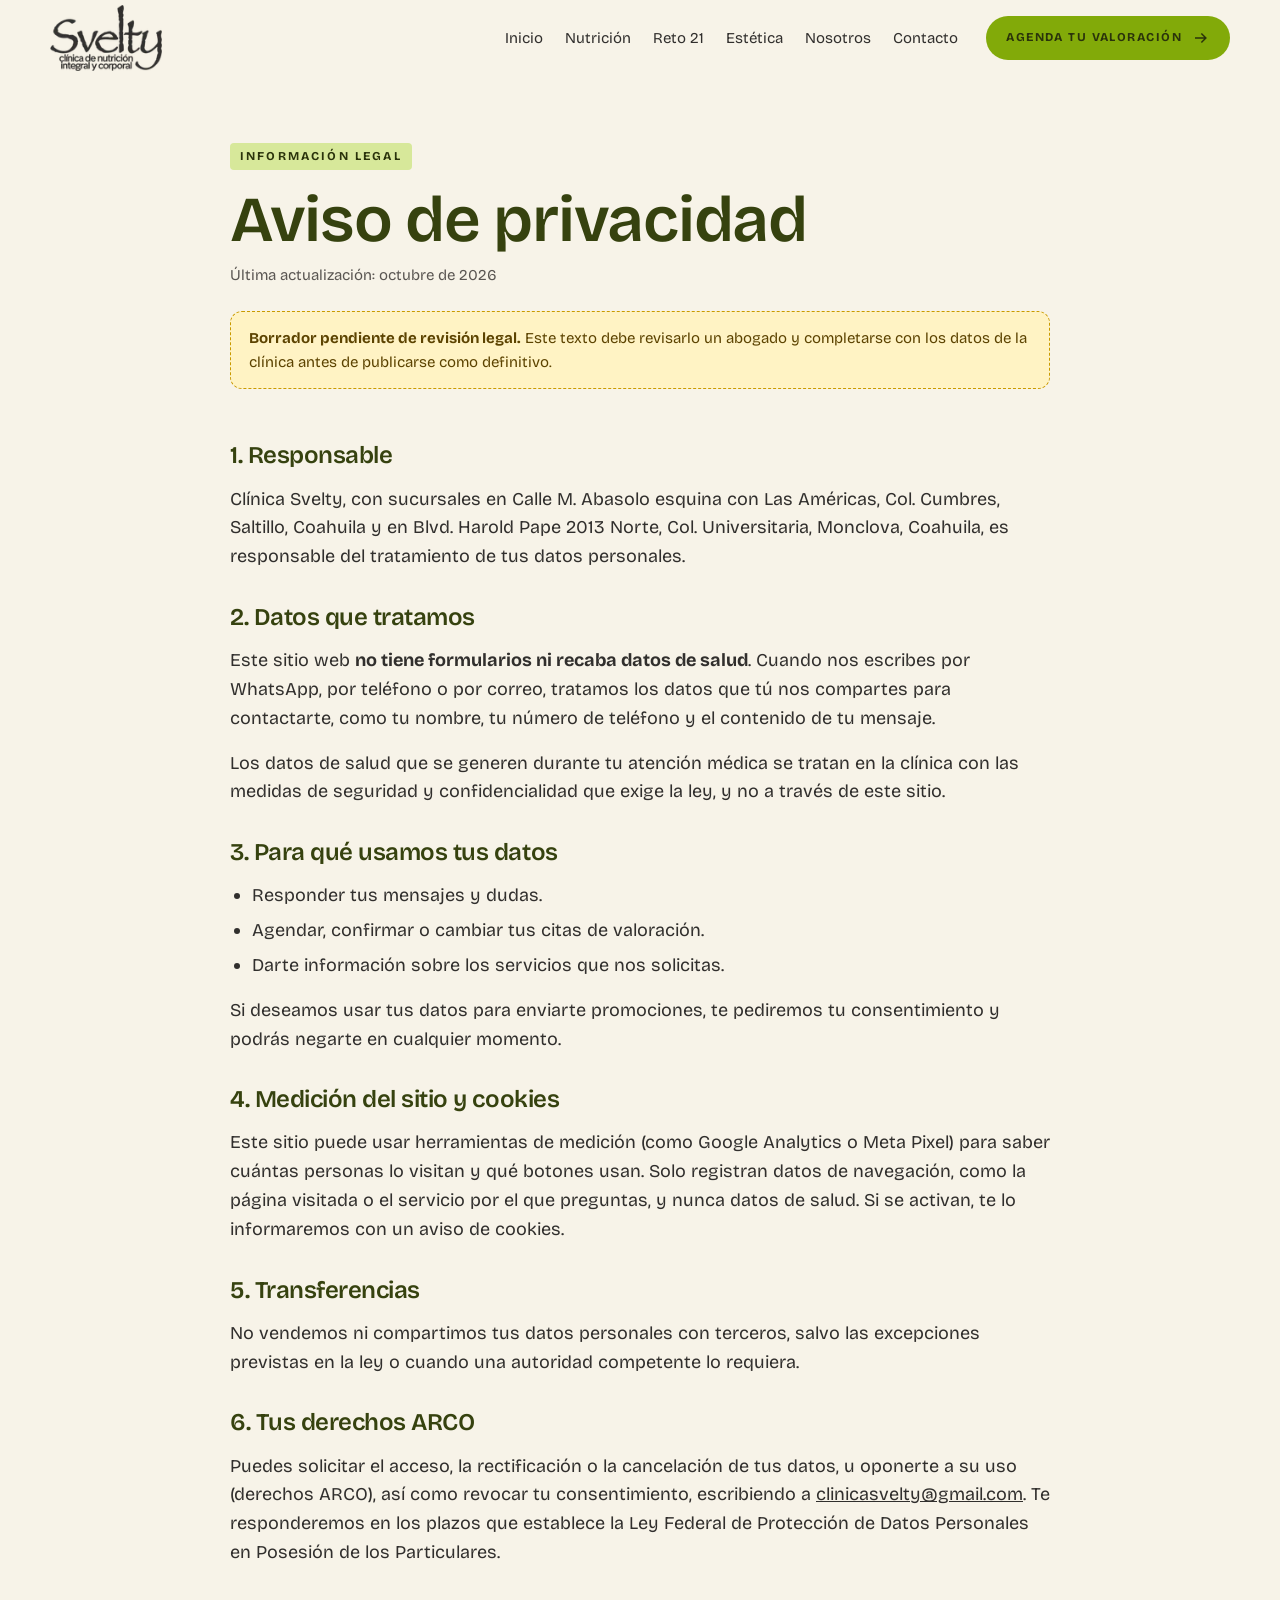
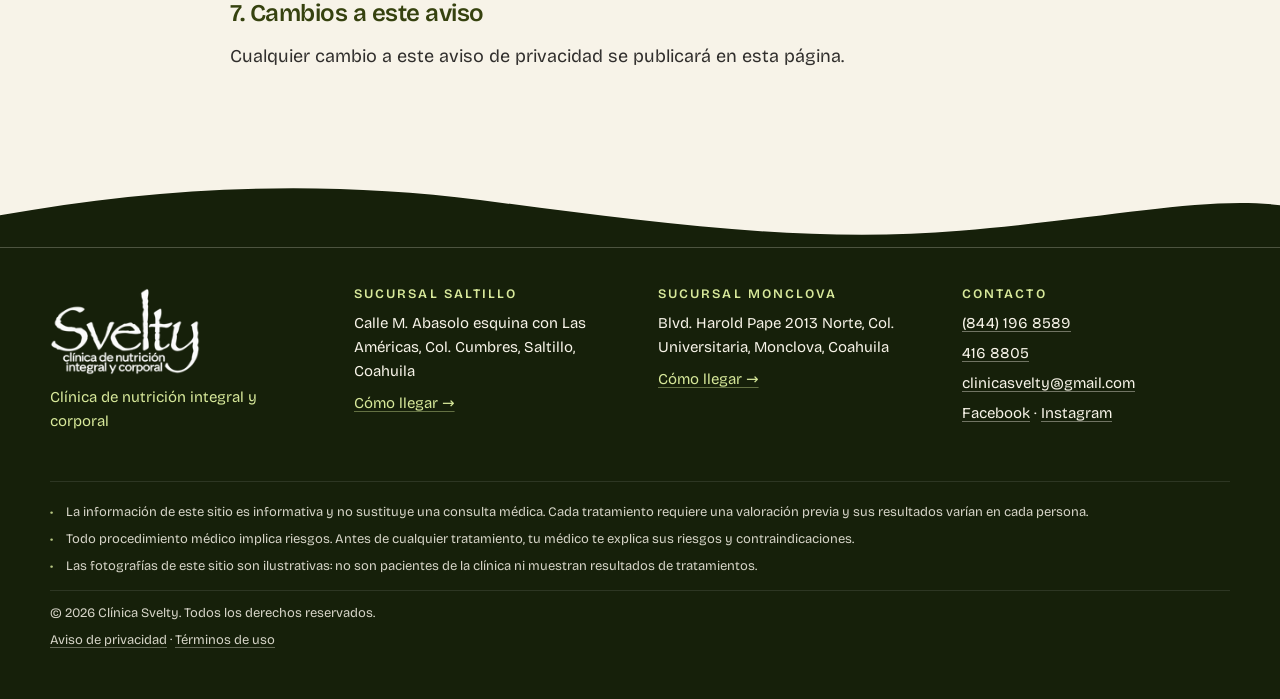
==== aviso-de-privacidad/index.html @ fd243996 "Leyendas legales: riesgos, imágenes ilustrativas, terapias complementarias y aviso antes de WhatsApp" ====
<!DOCTYPE html><html lang="es-MX" data-astro-cid-hkbrpulz><head><meta charset="utf-8"><meta name="viewport" content="width=device-width, initial-scale=1, viewport-fit=cover"><title>Aviso de privacidad | Clínica Svelty</title><meta name="description" content="Aviso de privacidad de Clínica Svelty: qué datos personales tratamos, para qué y cómo ejercer tus derechos ARCO."><link rel="canonical" href="https://clinicasvelty.com/aviso-de-privacidad/"><meta name="theme-color" content="#F7F3E8"><link rel="icon" href="/favicon.png" type="image/png"><meta property="og:type" content="website"><meta property="og:locale" content="es_MX"><meta property="og:site_name" content="Clínica Svelty"><meta property="og:title" content="Aviso de privacidad | Clínica Svelty"><meta property="og:description" content="Aviso de privacidad de Clínica Svelty: qué datos personales tratamos, para qué y cómo ejercer tus derechos ARCO."><meta property="og:url" content="https://clinicasvelty.com/aviso-de-privacidad/"><script type="application/ld+json">[{"@context":"https://schema.org","@type":"MedicalClinic","name":"Clínica Svelty","url":"https://clinicasvelty.com/","telephone":"+528441968589","email":"clinicasvelty@gmail.com","sameAs":["https://www.facebook.com/Svelty-350867764945192","https://www.instagram.com/clinicasvelty/"],"department":[{"@type":"MedicalClinic","name":"Clínica Svelty Saltillo","address":{"@type":"PostalAddress","streetAddress":"Calle M. Abasolo esquina con Las Américas, Col. Cumbres, Saltillo, Coahuila","addressLocality":"Saltillo","addressRegion":"Coahuila","addressCountry":"MX"}},{"@type":"MedicalClinic","name":"Clínica Svelty Monclova","address":{"@type":"PostalAddress","streetAddress":"Blvd. Harold Pape 2013 Norte, Col. Universitaria, Monclova, Coahuila","addressLocality":"Monclova","addressRegion":"Coahuila","addressCountry":"MX"}}]}]</script><link rel="stylesheet" href="/recursos/Base.BHbITuHh.css"><style>.legal[data-astro-cid-sb6l2mzp]{max-width:820px;padding:140px 0 100px}.legal[data-astro-cid-sb6l2mzp] h1[data-astro-cid-sb6l2mzp]{color:var(--olivo);margin-top:16px;font-size:clamp(38px,6vw,64px)}.legal-fecha[data-astro-cid-sb6l2mzp]{color:var(--tinta-suave);margin-top:10px;font-size:15px}.aviso-borrador[data-astro-cid-sb6l2mzp]{color:#5c4300;background:#fff3c4;border:1px dashed #c99a00;border-radius:12px;margin-top:24px;padding:14px 18px;font-size:15px}.legal-cuerpo[data-astro-cid-sb6l2mzp]{gap:16px;margin-top:36px;display:grid}.legal-cuerpo[data-astro-cid-sb6l2mzp] h2{color:var(--olivo);margin-top:18px;font-size:24px}.legal-cuerpo[data-astro-cid-sb6l2mzp] ul{gap:6px;margin:0;padding-left:22px;display:grid}
</style></head><body data-astro-cid-hkbrpulz><a class="saltar" href="#contenido" data-astro-cid-hkbrpulz>Saltar al contenido</a><header class="enc" data-encabezado data-astro-cid-ocp5e6q2><div class="enc-in contenedor" data-astro-cid-ocp5e6q2><a class="enc-logo" href="/" aria-label="Clínica Svelty, inicio" data-astro-cid-ocp5e6q2><img src="/recursos/logo-svelty-gris.DCzFsO-l_2iI584.webp" alt="Svelty, clínica de nutrición integral y corporal" loading="eager" data-astro-cid-ocp5e6q2="true" decoding="async" width="132" height="77"></a><nav class="enc-nav" aria-label="Principal" id="menu" data-astro-cid-ocp5e6q2><ul data-astro-cid-ocp5e6q2><li data-astro-cid-ocp5e6q2><a href="/" data-astro-cid-ocp5e6q2>Inicio</a></li><li data-astro-cid-ocp5e6q2><a href="/nutricion/" data-astro-cid-ocp5e6q2>Nutrición</a></li><li data-astro-cid-ocp5e6q2><a href="/reto-21/" data-astro-cid-ocp5e6q2>Reto 21</a></li><li data-astro-cid-ocp5e6q2><a href="/estetica/" data-astro-cid-ocp5e6q2>Estética</a></li><li data-astro-cid-ocp5e6q2><a href="/nosotros/" data-astro-cid-ocp5e6q2>Nosotros</a></li><li data-astro-cid-ocp5e6q2><a href="/contacto/" data-astro-cid-ocp5e6q2>Contacto</a></li></ul><a class="btn btn-principal enc-cta" href="https://wa.me/528441968589?text=Hola%2C%20vengo%20del%20sitio%20web%20y%20me%20interesa%20*una%20valoraci%C3%B3n*." data-agenda="una valoración" target="_blank" rel="noopener">Agenda tu valoración<svg width="18" height="18" viewBox="0 0 24 24" aria-hidden="true"><path fill="currentColor" d="M13.2 5.3 19.9 12l-6.7 6.7-1.4-1.4 4.3-4.3H4v-2h12.1l-4.3-4.3z"></path></svg></a></nav><button class="enc-menu" aria-expanded="false" aria-controls="menu" data-menu data-astro-cid-ocp5e6q2><span class="sr-only" data-astro-cid-ocp5e6q2>Abrir menú</span><span data-astro-cid-ocp5e6q2></span><span data-astro-cid-ocp5e6q2></span></button></div></header><main id="contenido" data-astro-cid-hkbrpulz><article class="contenedor legal" data-astro-cid-sb6l2mzp><p class="etiqueta" data-astro-cid-sb6l2mzp>Información legal</p><h1 data-astro-cid-sb6l2mzp>Aviso de privacidad</h1><p class="legal-fecha" data-astro-cid-sb6l2mzp>Última actualización: octubre de 2026</p><div class="aviso-borrador" role="note" data-astro-cid-sb6l2mzp><b data-astro-cid-sb6l2mzp>Borrador pendiente de revisión legal.</b> Este texto debe revisarlo un abogado y completarse con los datos de la clínica antes de publicarse como definitivo.</div><div class="legal-cuerpo" data-astro-cid-sb6l2mzp><h2>1. Responsable</h2><p>Clínica Svelty, con sucursales en Calle M. Abasolo esquina con Las Américas, Col. Cumbres, Saltillo, Coahuila y en Blvd. Harold Pape 2013 Norte, Col. Universitaria, Monclova, Coahuila, es responsable del tratamiento de tus datos personales.</p><h2>2. Datos que tratamos</h2><p>Este sitio web <b>no tiene formularios ni recaba datos de salud</b>. Cuando nos escribes por WhatsApp, por teléfono o por correo, tratamos los datos que tú nos compartes para contactarte, como tu nombre, tu número de teléfono y el contenido de tu mensaje.</p><p>Los datos de salud que se generen durante tu atención médica se tratan en la clínica con las medidas de seguridad y confidencialidad que exige la ley, y no a través de este sitio.</p><h2>3. Para qué usamos tus datos</h2><ul><li>Responder tus mensajes y dudas.</li><li>Agendar, confirmar o cambiar tus citas de valoración.</li><li>Darte información sobre los servicios que nos solicitas.</li></ul><p>Si deseamos usar tus datos para enviarte promociones, te pediremos tu consentimiento y podrás negarte en cualquier momento.</p><h2>4. Medición del sitio y cookies</h2><p>Este sitio puede usar herramientas de medición (como Google Analytics o Meta Pixel) para saber cuántas personas lo visitan y qué botones usan. Solo registran datos de navegación, como la página visitada o el servicio por el que preguntas, y nunca datos de salud. Si se activan, te lo informaremos con un aviso de cookies.</p><h2>5. Transferencias</h2><p>No vendemos ni compartimos tus datos personales con terceros, salvo las excepciones previstas en la ley o cuando una autoridad competente lo requiera.</p><h2>6. Tus derechos ARCO</h2><p>Puedes solicitar el acceso, la rectificación o la cancelación de tus datos, u oponerte a su uso (derechos ARCO), así como revocar tu consentimiento, escribiendo a <a href="mailto:clinicasvelty@gmail.com">clinicasvelty@gmail.com</a>. Te responderemos en los plazos que establece la Ley Federal de Protección de Datos Personales en Posesión de los Particulares.</p><h2>7. Cambios a este aviso</h2><p>Cualquier cambio a este aviso de privacidad se publicará en esta página.</p></div></article></main><svg class="onda" viewBox="0 0 1440 90" preserveAspectRatio="none" aria-hidden="true" style="background:var(--crema);"><path data-onda fill="var(--sobre-bloque)" d="M0,52 C180,18 360,10 540,34 C720,58 900,86 1080,70 C1260,54 1350,30 1440,40 L1440,90 L0,90 Z"></path></svg><footer class="pie" data-astro-cid-kb2vq6wp><div class="contenedor pie-in" data-astro-cid-kb2vq6wp><div data-astro-cid-kb2vq6wp><img src="/recursos/logo-svelty-blanco.CEaKz-FB_Z1wyUTP.webp" alt="Svelty, clínica de nutrición integral y corporal" data-astro-cid-kb2vq6wp="true" loading="lazy" decoding="async" width="170" height="99"><p class="pie-lema" data-astro-cid-kb2vq6wp>Clínica de nutrición integral y corporal</p></div><div data-astro-cid-kb2vq6wp><h2 class="pie-t" data-astro-cid-kb2vq6wp>Sucursal Saltillo</h2><p data-astro-cid-kb2vq6wp>Calle M. Abasolo esquina con Las Américas, Col. Cumbres, Saltillo, Coahuila</p><a class="pie-link" href="https://www.google.com/maps/search/?api=1&amp;query=Cl%C3%ADnica%20Svelty%20Saltillo" target="_blank" rel="noopener" data-astro-cid-kb2vq6wp>Cómo llegar →</a></div><div data-astro-cid-kb2vq6wp><h2 class="pie-t" data-astro-cid-kb2vq6wp>Sucursal Monclova</h2><p data-astro-cid-kb2vq6wp>Blvd. Harold Pape 2013 Norte, Col. Universitaria, Monclova, Coahuila</p><a class="pie-link" href="https://www.google.com/maps/search/?api=1&amp;query=WHQP%2BR5%20Monclova%2C%20Coahuila" target="_blank" rel="noopener" data-astro-cid-kb2vq6wp>Cómo llegar →</a></div><div data-astro-cid-kb2vq6wp><h2 class="pie-t" data-astro-cid-kb2vq6wp>Contacto</h2><ul class="pie-lista" data-astro-cid-kb2vq6wp><li data-astro-cid-kb2vq6wp><a href="tel:+528441968589" data-astro-cid-kb2vq6wp>(844) 196 8589</a></li><li data-astro-cid-kb2vq6wp><a href="tel:4168805" data-astro-cid-kb2vq6wp>416 8805</a></li><li data-astro-cid-kb2vq6wp><a href="mailto:clinicasvelty@gmail.com" data-astro-cid-kb2vq6wp>clinicasvelty@gmail.com</a></li><li data-astro-cid-kb2vq6wp><a href="https://www.facebook.com/Svelty-350867764945192" target="_blank" rel="noopener" data-astro-cid-kb2vq6wp>Facebook</a> · <a href="https://www.instagram.com/clinicasvelty/" target="_blank" rel="noopener" data-astro-cid-kb2vq6wp>Instagram</a></li></ul></div></div><div class="contenedor pie-legal" data-astro-cid-kb2vq6wp><!-- Leyendas sanitarias (Reglamento de la LGS en Materia de Publicidad, arts. 7, 9, 64 y 65). --><ul class="pie-avisos" data-astro-cid-kb2vq6wp><li data-astro-cid-kb2vq6wp>La información de este sitio es informativa y no sustituye una consulta médica. Cada tratamiento requiere una valoración previa y sus resultados varían en cada persona.</li><li data-astro-cid-kb2vq6wp>Todo procedimiento médico implica riesgos. Antes de cualquier tratamiento, tu médico te explica sus riesgos y contraindicaciones.</li><li data-astro-cid-kb2vq6wp>Las fotografías de este sitio son ilustrativas: no son pacientes de la clínica ni muestran resultados de tratamientos.</li></ul><p data-astro-cid-kb2vq6wp>© 2026 Clínica Svelty. Todos los derechos reservados.</p><p data-astro-cid-kb2vq6wp><a href="/aviso-de-privacidad/" data-astro-cid-kb2vq6wp>Aviso de privacidad</a> · <a href="/terminos/" data-astro-cid-kb2vq6wp>Términos de uso</a></p></div></footer><a class="wa" href="https://wa.me/528441968589?text=Hola%2C%20vengo%20del%20sitio%20web%20y%20me%20interesa%20*una%20valoraci%C3%B3n*." data-agenda="una valoración" target="_blank" rel="noopener" data-astro-cid-ic3vkkfi><svg width="26" height="26" viewBox="0 0 24 24" aria-hidden="true" data-astro-cid-ic3vkkfi><path fill="currentColor" d="M12 2a10 10 0 0 0-8.6 15.1L2 22l5-1.3A10 10 0 1 0 12 2Zm0 18.2a8.2 8.2 0 0 1-4.2-1.1l-.3-.2-3 .8.8-2.9-.2-.3A8.2 8.2 0 1 1 12 20.2Zm4.5-6.1c-.2-.1-1.5-.7-1.7-.8-.2-.1-.4-.1-.6.1l-.8 1c-.1.2-.3.2-.5.1a6.7 6.7 0 0 1-3.3-2.9c-.3-.4.2-.4.7-1.4.1-.2 0-.3 0-.4l-.8-1.8c-.2-.5-.4-.4-.6-.4h-.5a1 1 0 0 0-.7.3 3 3 0 0 0-.9 2.2 5.2 5.2 0 0 0 1.1 2.7 11.8 11.8 0 0 0 4.5 4c1.7.7 2.3.8 3.2.6.5-.1 1.5-.6 1.7-1.2.2-.6.2-1.1.2-1.2-.1-.1-.3-.2-.5-.3Z" data-astro-cid-ic3vkkfi></path></svg><span data-astro-cid-ic3vkkfi>Agenda tu valoración</span></a><dialog class="sel" data-selector aria-labelledby="sel-t" data-astro-cid-7jrd67i7><form method="dialog" class="sel-in" data-astro-cid-7jrd67i7><p class="etiqueta" data-astro-cid-7jrd67i7>Agenda tu valoración</p><h2 id="sel-t" data-astro-cid-7jrd67i7>¿En qué sucursal te queda mejor?</h2><p class="sel-serv" data-sel-servicio data-astro-cid-7jrd67i7></p><div class="sel-ops" data-astro-cid-7jrd67i7><button class="sel-op" value="Saltillo" data-astro-cid-7jrd67i7><b data-astro-cid-7jrd67i7>Saltillo</b><span data-astro-cid-7jrd67i7>Calle M. Abasolo esquina con Las Américas, Col. Cumbres, Saltillo, Coahuila</span></button><button class="sel-op" value="Monclova" data-astro-cid-7jrd67i7><b data-astro-cid-7jrd67i7>Monclova</b><span data-astro-cid-7jrd67i7>Blvd. Harold Pape 2013 Norte, Col. Universitaria, Monclova, Coahuila</span></button><button class="sel-op sel-op-nose" value="nose" data-astro-cid-7jrd67i7>Aún no sé</button></div><p class="sel-priv" data-astro-cid-7jrd67i7>Se abrirá WhatsApp para platicar con la clínica. No compartas datos de salud por ese medio; los revisamos en consulta. Consulta nuestro <a href="/aviso-de-privacidad/" data-astro-cid-7jrd67i7>Aviso de privacidad</a>.</p><button class="sel-cerrar" value="cancelar" aria-label="Cerrar" data-astro-cid-7jrd67i7>×</button></form></dialog><script type="module">var e={nombre:`Clínica Svelty`,lema:`Clínica de nutrición integral y corporal`,whatsapp:`528441968589`,telefonos:[`(844) 196 8589`,`416 8805`],correo:`clinicasvelty@gmail.com`,redes:{facebook:`https://www.facebook.com/Svelty-350867764945192`,instagram:`https://www.instagram.com/clinicasvelty/`},cofepris:null,sucursales:[{id:`saltillo`,nombre:`Saltillo`,direccion:`Calle M. Abasolo esquina con Las Américas, Col. Cumbres, Saltillo, Coahuila`,horario:null,maps:`https://www.google.com/maps/search/?api=1&query=Cl%C3%ADnica%20Svelty%20Saltillo`},{id:`monclova`,nombre:`Monclova`,direccion:`Blvd. Harold Pape 2013 Norte, Col. Universitaria, Monclova, Coahuila`,horario:null,maps:`https://www.google.com/maps/search/?api=1&query=WHQP%2BR5%20Monclova%2C%20Coahuila`}],menu:[{texto:`Inicio`,ruta:``,listo:!0},{texto:`Nutrición`,ruta:`nutricion/`,listo:!0},{texto:`Reto 21`,ruta:`reto-21/`,listo:!0},{texto:`Estética`,ruta:`estetica/`,listo:!0},{texto:`Nosotros`,ruta:`nosotros/`,listo:!0},{texto:`Contacto`,ruta:`contacto/`,listo:!0}]};function t(t,n){let r=`Hola, vengo del sitio web`;return t&&(r+=` y me interesa *${t}*`),n&&(r+=` en la sucursal *${n}*`),`https://wa.me/${e.whatsapp}?text=${encodeURIComponent(r+`.`)}`}var n=document.querySelector(`[data-selector]`),r=n.querySelector(`[data-sel-servicio]`),i=``;function a(e,t){let n=window;n.dataLayer?.push({event:`whatsapp_click`,servicio:e,sucursal:t||`sin elegir`}),n.fbq?.(`trackCustom`,`WhatsApp`,{servicio:e,sucursal:t||`sin elegir`})}document.addEventListener(`click`,e=>{let t=e.target.closest(`[data-wa-directo]`);if(t){a(t.dataset.waDirecto||``,t.dataset.sucursal||``);return}let o=e.target.closest(`[data-agenda]`);o&&typeof n.showModal==`function`&&(e.preventDefault(),i=o.dataset.agenda||``,r.textContent=i?`Te interesa ${i}.`:``,n.showModal())}),n.querySelectorAll(`.sel-op`).forEach(e=>e.addEventListener(`click`,()=>{let n=e.value===`nose`?``:e.value;a(i,n),window.open(t(i,n||void 0),`_blank`,`noopener`)})),n.addEventListener(`click`,e=>{e.target===n&&n.close(`cancelar`)});</script><script type="module" src="/recursos/Base.astro_astro_type_script_index_0_lang.BJ9eVp3R.js"></script></body></html>
---- recursos/Base.BHbITuHh.css ----
@font-face{font-family:Bricolage Grotesque Variable;font-style:normal;font-display:swap;font-weight:200 800;src:url(/recursos/bricolage-grotesque-vietnamese-wght-normal.BUzh504Q.woff2)format("woff2-variations");unicode-range:U+102-103,U+110-111,U+128-129,U+168-169,U+1A0-1A1,U+1AF-1B0,U+300-301,U+303-304,U+308-309,U+323,U+329,U+1EA0-1EF9,U+20AB}@font-face{font-family:Bricolage Grotesque Variable;font-style:normal;font-display:swap;font-weight:200 800;src:url(/recursos/bricolage-grotesque-latin-ext-wght-normal.CcLUaPy7.woff2)format("woff2-variations");unicode-range:U+100-2BA,U+2BD-2C5,U+2C7-2CC,U+2CE-2D7,U+2DD-2FF,U+304,U+308,U+329,U+1D00-1DBF,U+1E00-1E9F,U+1EF2-1EFF,U+2020,U+20A0-20AB,U+20AD-20C0,U+2113,U+2C60-2C7F,U+A720-A7FF}@font-face{font-family:Bricolage Grotesque Variable;font-style:normal;font-display:swap;font-weight:200 800;src:url(/recursos/bricolage-grotesque-latin-wght-normal.DLoelf7F.woff2)format("woff2-variations");unicode-range:U+??,U+131,U+152-153,U+2BB-2BC,U+2C6,U+2DA,U+2DC,U+304,U+308,U+329,U+2000-206F,U+20AC,U+2122,U+2191,U+2193,U+2212,U+2215,U+FEFF,U+FFFD}@font-face{font-family:Fraunces Variable;font-style:italic;font-display:swap;font-weight:100 900;src:url(/recursos/fraunces-vietnamese-wght-italic.BicUS2cM.woff2)format("woff2-variations");unicode-range:U+102-103,U+110-111,U+128-129,U+168-169,U+1A0-1A1,U+1AF-1B0,U+300-301,U+303-304,U+308-309,U+323,U+329,U+1EA0-1EF9,U+20AB}@font-face{font-family:Fraunces Variable;font-style:italic;font-display:swap;font-weight:100 900;src:url(/recursos/fraunces-latin-ext-wght-italic.BfTTTDIL.woff2)format("woff2-variations");unicode-range:U+100-2BA,U+2BD-2C5,U+2C7-2CC,U+2CE-2D7,U+2DD-2FF,U+304,U+308,U+329,U+1D00-1DBF,U+1E00-1E9F,U+1EF2-1EFF,U+2020,U+20A0-20AB,U+20AD-20C0,U+2113,U+2C60-2C7F,U+A720-A7FF}@font-face{font-family:Fraunces Variable;font-style:italic;font-display:swap;font-weight:100 900;src:url(/recursos/fraunces-latin-wght-italic.Py8at3oI.woff2)format("woff2-variations");unicode-range:U+??,U+131,U+152-153,U+2BB-2BC,U+2C6,U+2DA,U+2DC,U+304,U+308,U+329,U+2000-206F,U+20AC,U+2122,U+2191,U+2193,U+2212,U+2215,U+FEFF,U+FFFD}:root{--verde:#82aa09;--verde-texto:#4f6b00;--verde-claro:#d7e89a;--olivo:#36420f;--olivo-2:#2a330b;--gris:#312f2d;--gris-sup:#3a3637;--crema:#f7f3e8;--bloque:#82aa09;--bloque-2:#93bc12;--sobre-bloque:#16200a;--sobre-bloque-suave:#263510;--crema-2:#eee8d6;--blanco:#fff;--tinta-suave:#5a5652;--f-titulo:"Bricolage Grotesque Variable", system-ui, sans-serif;--f-italica:"Fraunces Variable", Georgia, serif;--r:28px;--r-s:16px;--ancho:1180px;--gutter:clamp(16px, 4vw, 40px)}*,:before,:after{box-sizing:border-box}html{-webkit-text-size-adjust:100%}html.lenis,html.lenis body{height:auto}.lenis.lenis-smooth{scroll-behavior:auto!important}body{background:var(--crema);color:var(--gris);font-family:var(--f-titulo);font-variation-settings:"wdth" 100;margin:0;font-size:clamp(16px,1.05vw + 12px,18px);line-height:1.6;overflow-x:clip}img,svg{max-width:100%;display:block}a{color:inherit}h1,h2,h3{font-family:var(--f-titulo);letter-spacing:-.02em;margin:0;font-weight:600;line-height:1.05}p{margin:0}.it{font-family:var(--f-italica);letter-spacing:-.01em;font-style:italic;font-weight:500}.contenedor{width:min(var(--ancho), 100% - 2 * var(--gutter));margin-inline:auto}.seccion{padding-block:clamp(72px,10vw,140px);position:relative}.etiqueta{letter-spacing:.18em;text-transform:uppercase;background:var(--verde-claro);color:var(--olivo-2);border-radius:4px;padding:4px 10px;font-size:12px;font-weight:700;display:inline-block}.oscuro .etiqueta{background:var(--blanco);color:var(--sobre-bloque)}.titulo-seccion{color:var(--olivo);margin-top:16px;font-size:clamp(34px,5.5vw,64px)}.titulo-seccion .it{color:var(--verde-texto)}.oscuro .titulo-seccion{color:var(--sobre-bloque)}.oscuro .titulo-seccion .it{color:var(--sobre-bloque-suave)}.oscuro{background:var(--bloque);color:var(--sobre-bloque)}.oscuro .btn-principal{background:var(--sobre-bloque);color:var(--crema)}.oscuro .btn-principal:hover{background:#2a3a10}.btn{font:inherit;letter-spacing:.12em;text-transform:uppercase;cursor:pointer;border:2px solid #0000;border-radius:999px;align-items:center;gap:10px;min-height:48px;padding:14px 24px;font-size:14px;font-weight:700;text-decoration:none;transition:transform .25s,background-color .25s,color .25s;display:inline-flex}.btn:hover{transform:translateY(-2px)}.btn-principal{background:var(--verde);color:var(--olivo-2)}.btn-principal:hover{background:#93bf0c}.btn-secundario{color:currentColor;background:0 0;border-color:currentColor}:focus-visible{outline:3px solid var(--verde);outline-offset:3px;border-radius:6px}.oscuro :focus-visible{outline-color:var(--sobre-bloque)}.sr-only{clip:rect(0 0 0 0);white-space:nowrap;width:1px;height:1px;position:absolute;overflow:hidden}.onda{width:100%;height:clamp(40px,6vw,90px);display:block}.pendiente{color:#5c4300;text-align:left;background:#fff3c4;border:1px dashed #c99a00;border-radius:8px;align-items:flex-start;gap:8px;margin-top:10px;padding:6px 10px;font-family:ui-monospace,Consolas,monospace;font-size:13px;line-height:1.4;display:inline-flex}@media (prefers-reduced-motion:reduce){*,:before,:after{transition:none!important;animation:none!important}}.enc[data-astro-cid-ocp5e6q2]{z-index:40;transition:background-color .3s,box-shadow .3s,transform .4s;position:fixed;inset:0 0 auto}.enc[data-astro-cid-ocp5e6q2].solido{background:color-mix(in srgb, var(--crema) 92%, transparent);backdrop-filter:blur(10px);box-shadow:0 1px #0000000f}.enc[data-astro-cid-ocp5e6q2].oculto{transform:translateY(-100%)}.enc-in[data-astro-cid-ocp5e6q2]{justify-content:space-between;align-items:center;gap:20px;height:76px;display:flex}.enc-logo[data-astro-cid-ocp5e6q2] img{width:112px;height:auto}.enc-nav[data-astro-cid-ocp5e6q2]{align-items:center;gap:28px;display:flex}.enc-nav[data-astro-cid-ocp5e6q2] ul[data-astro-cid-ocp5e6q2]{gap:22px;margin:0;padding:0;font-size:15px;list-style:none;display:flex}.enc-nav[data-astro-cid-ocp5e6q2] a[data-astro-cid-ocp5e6q2]:not(.btn){border-bottom:2px solid #0000;padding:6px 0;text-decoration:none}.enc-nav[data-astro-cid-ocp5e6q2] a[data-astro-cid-ocp5e6q2]:not(.btn):hover,.enc-nav[data-astro-cid-ocp5e6q2] a[data-astro-cid-ocp5e6q2][aria-current]{border-color:var(--verde)}.prox[data-astro-cid-ocp5e6q2]{color:#8a857d;cursor:default;align-items:center;gap:6px;display:inline-flex}.prox[data-astro-cid-ocp5e6q2] small[data-astro-cid-ocp5e6q2]{letter-spacing:.08em;text-transform:uppercase;background:var(--crema-2);color:var(--tinta-suave);border-radius:99px;padding:2px 6px;font-size:10px;font-weight:700}.enc-nav[data-astro-cid-ocp5e6q2] li[data-astro-cid-ocp5e6q2],.prox[data-astro-cid-ocp5e6q2]{white-space:nowrap}.enc-nav[data-astro-cid-ocp5e6q2] .enc-cta{white-space:nowrap;min-height:42px;padding:10px 18px;font-size:12px}.enc-menu[data-astro-cid-ocp5e6q2]{display:none}@media (width>=901px) and (width<=1180px){.enc-nav[data-astro-cid-ocp5e6q2]{gap:16px}.enc-nav[data-astro-cid-ocp5e6q2] ul[data-astro-cid-ocp5e6q2]{gap:14px;font-size:14px}.prox[data-astro-cid-ocp5e6q2] small[data-astro-cid-ocp5e6q2]{display:none}}@media (width<=900px){.enc-menu[data-astro-cid-ocp5e6q2]{background:var(--olivo);cursor:pointer;border:0;border-radius:50%;place-content:center;gap:6px;width:48px;height:48px;display:grid}.enc-menu[data-astro-cid-ocp5e6q2] span[data-astro-cid-ocp5e6q2]:not(.sr-only){background:var(--crema);width:20px;height:2px;transition:transform .3s;display:block}.enc-menu[data-astro-cid-ocp5e6q2][aria-expanded=true] span[data-astro-cid-ocp5e6q2]:nth-child(2){transform:translateY(4px)rotate(45deg)}.enc-menu[data-astro-cid-ocp5e6q2][aria-expanded=true] span[data-astro-cid-ocp5e6q2]:nth-child(3){transform:translateY(-4px)rotate(-45deg)}.enc-nav[data-astro-cid-ocp5e6q2]{background:var(--crema);padding:24px var(--gutter) 32px;visibility:hidden;opacity:0;flex-direction:column;align-items:stretch;gap:20px;transition:opacity .3s,transform .3s,visibility .3s;position:fixed;inset:76px 0 auto;transform:translateY(-10px);box-shadow:0 20px 40px #00000014}.enc-nav[data-astro-cid-ocp5e6q2].abierto{visibility:visible;opacity:1;transform:none}.enc-nav[data-astro-cid-ocp5e6q2] ul[data-astro-cid-ocp5e6q2]{flex-direction:column;gap:4px;font-size:22px}.enc-nav[data-astro-cid-ocp5e6q2] a[data-astro-cid-ocp5e6q2]:not(.btn),.prox[data-astro-cid-ocp5e6q2]{padding:10px 0;display:flex}.enc-nav[data-astro-cid-ocp5e6q2] .enc-cta{justify-content:center}}.pie[data-astro-cid-kb2vq6wp]{background:var(--sobre-bloque);color:var(--crema);padding:40px 0 110px;font-size:15px}.pie[data-astro-cid-kb2vq6wp] [data-astro-cid-kb2vq6wp]:focus-visible{outline-color:var(--verde-claro)}.pie-in[data-astro-cid-kb2vq6wp]{grid-template-columns:repeat(auto-fit,minmax(220px,1fr));gap:36px;display:grid}.pie[data-astro-cid-kb2vq6wp] img{width:150px;height:auto}.pie-lema[data-astro-cid-kb2vq6wp]{color:var(--verde-claro);margin-top:10px}.pie-t[data-astro-cid-kb2vq6wp]{letter-spacing:.16em;text-transform:uppercase;color:var(--verde-claro);margin-bottom:10px;font-size:13px}.pie-lista[data-astro-cid-kb2vq6wp]{gap:6px;margin:0;padding:0;list-style:none;display:grid}.pie[data-astro-cid-kb2vq6wp] a[data-astro-cid-kb2vq6wp]{text-decoration-color:color-mix(in srgb, currentColor 40%, transparent);text-underline-offset:3px}.pie-link[data-astro-cid-kb2vq6wp]{color:var(--verde-claro);margin-top:8px;display:inline-block}.pie-avisos[data-astro-cid-kb2vq6wp]{border-bottom:1px solid #ffffff1f;gap:6px;margin:0 0 6px;padding:0 0 14px;list-style:none;display:grid}.pie-avisos[data-astro-cid-kb2vq6wp] li[data-astro-cid-kb2vq6wp]{padding-left:16px;position:relative}.pie-avisos[data-astro-cid-kb2vq6wp] li[data-astro-cid-kb2vq6wp]:before{content:"•";color:var(--verde-claro);position:absolute;left:0}.pie-legal[data-astro-cid-kb2vq6wp]{opacity:.85;border-top:1px solid #ffffff1f;gap:6px;margin-top:48px;padding-top:20px;font-size:13px;display:grid}@media (width>=901px){.pie[data-astro-cid-kb2vq6wp]{padding-bottom:48px}}.sel[data-astro-cid-7jrd67i7]{border-radius:var(--r);background:var(--crema);width:min(460px,100% - 32px);color:var(--gris);border:0;padding:0;box-shadow:0 30px 80px #0000004d}.sel[data-astro-cid-7jrd67i7]::backdrop{backdrop-filter:blur(4px);background:#1e24088c}.sel-in[data-astro-cid-7jrd67i7]{gap:12px;padding:32px 24px 24px;display:grid;position:relative}.sel[data-astro-cid-7jrd67i7] h2[data-astro-cid-7jrd67i7]{color:var(--olivo);font-size:26px}.sel-serv[data-astro-cid-7jrd67i7]{color:var(--tinta-suave);font-size:15px}.sel-ops[data-astro-cid-7jrd67i7]{gap:10px;margin-top:8px;display:grid}.sel-op[data-astro-cid-7jrd67i7]{font:inherit;text-align:left;border-radius:var(--r-s);border:2px solid var(--crema-2);background:var(--blanco);cursor:pointer;gap:2px;padding:14px 16px;transition:border-color .2s,transform .2s;display:grid}.sel-op[data-astro-cid-7jrd67i7]:hover{border-color:var(--verde);transform:translateY(-1px)}.sel-op[data-astro-cid-7jrd67i7] b[data-astro-cid-7jrd67i7]{color:var(--olivo);font-size:18px}.sel-op[data-astro-cid-7jrd67i7] span[data-astro-cid-7jrd67i7]{color:var(--tinta-suave);font-size:13px}.sel-op-nose[data-astro-cid-7jrd67i7]{text-align:center;color:var(--tinta-suave)}.sel-priv[data-astro-cid-7jrd67i7]{color:var(--tinta-suave);margin-top:4px;font-size:12.5px}.sel-cerrar[data-astro-cid-7jrd67i7]{cursor:pointer;width:40px;height:40px;color:var(--gris);background:0 0;border:0;border-radius:50%;font-size:28px;line-height:1;position:absolute;top:10px;right:12px}.wa[data-astro-cid-ic3vkkfi]{right:16px;bottom:max(16px, env(safe-area-inset-bottom));z-index:45;color:#08311a;background:#25d366;border-radius:999px;align-items:center;gap:10px;padding:12px 18px 12px 14px;font-size:15px;font-weight:700;text-decoration:none;display:inline-flex;position:fixed;box-shadow:0 10px 30px #00000040}@media (width>=901px){.wa[data-astro-cid-ic3vkkfi]{display:none}}.saltar[data-astro-cid-hkbrpulz]{z-index:60;background:var(--olivo);color:var(--crema);border-radius:8px;padding:10px 16px;position:absolute;top:-60px;left:16px}.saltar[data-astro-cid-hkbrpulz]:focus{top:16px}
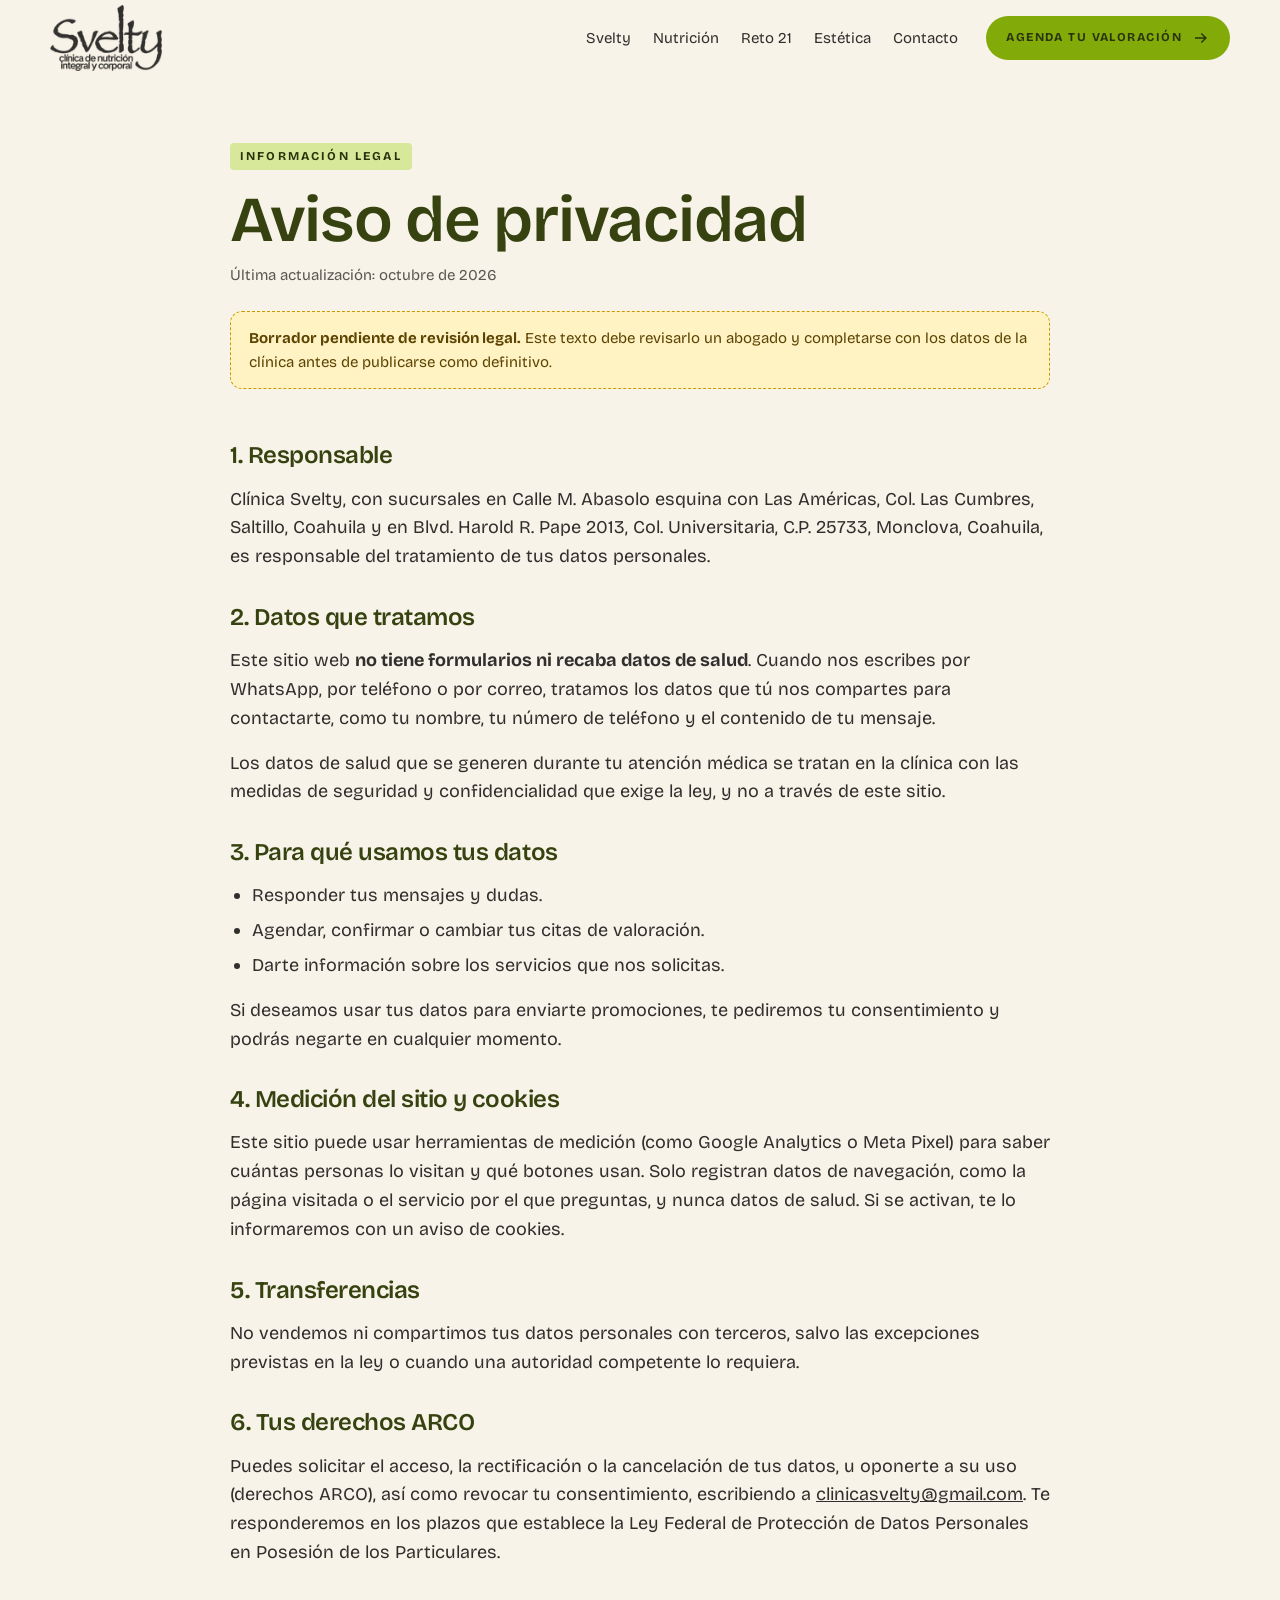
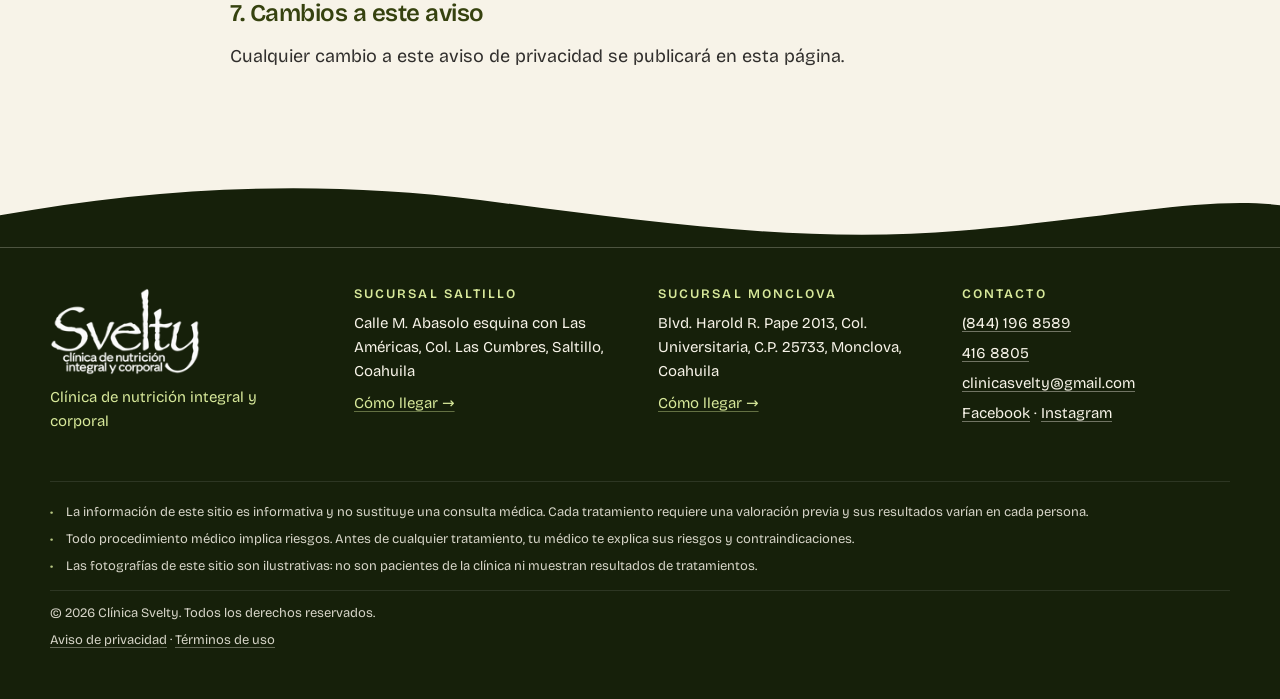
==== commit 69765392: "Correcciones de Jany: portada de Nutrición con platillos, íconos, Reto 21, Estética e Inicio con Nos" ====
--- a/aviso-de-privacidad/index.html
+++ b/aviso-de-privacidad/index.html
@@ -1,2 +1,2 @@
-<!DOCTYPE html><html lang="es-MX" data-astro-cid-hkbrpulz><head><meta charset="utf-8"><meta name="viewport" content="width=device-width, initial-scale=1, viewport-fit=cover"><title>Aviso de privacidad | Clínica Svelty</title><meta name="description" content="Aviso de privacidad de Clínica Svelty: qué datos personales tratamos, para qué y cómo ejercer tus derechos ARCO."><link rel="canonical" href="https://clinicasvelty.com/aviso-de-privacidad/"><meta name="theme-color" content="#F7F3E8"><link rel="icon" href="/favicon.png" type="image/png"><meta property="og:type" content="website"><meta property="og:locale" content="es_MX"><meta property="og:site_name" content="Clínica Svelty"><meta property="og:title" content="Aviso de privacidad | Clínica Svelty"><meta property="og:description" content="Aviso de privacidad de Clínica Svelty: qué datos personales tratamos, para qué y cómo ejercer tus derechos ARCO."><meta property="og:url" content="https://clinicasvelty.com/aviso-de-privacidad/"><script type="application/ld+json">[{"@context":"https://schema.org","@type":"MedicalClinic","name":"Clínica Svelty","url":"https://clinicasvelty.com/","telephone":"+528441968589","email":"clinicasvelty@gmail.com","sameAs":["https://www.facebook.com/Svelty-350867764945192","https://www.instagram.com/clinicasvelty/"],"department":[{"@type":"MedicalClinic","name":"Clínica Svelty Saltillo","address":{"@type":"PostalAddress","streetAddress":"Calle M. Abasolo esquina con Las Américas, Col. Cumbres, Saltillo, Coahuila","addressLocality":"Saltillo","addressRegion":"Coahuila","addressCountry":"MX"}},{"@type":"MedicalClinic","name":"Clínica Svelty Monclova","address":{"@type":"PostalAddress","streetAddress":"Blvd. Harold Pape 2013 Norte, Col. Universitaria, Monclova, Coahuila","addressLocality":"Monclova","addressRegion":"Coahuila","addressCountry":"MX"}}]}]</script><link rel="stylesheet" href="/recursos/Base.BHbITuHh.css"><style>.legal[data-astro-cid-sb6l2mzp]{max-width:820px;padding:140px 0 100px}.legal[data-astro-cid-sb6l2mzp] h1[data-astro-cid-sb6l2mzp]{color:var(--olivo);margin-top:16px;font-size:clamp(38px,6vw,64px)}.legal-fecha[data-astro-cid-sb6l2mzp]{color:var(--tinta-suave);margin-top:10px;font-size:15px}.aviso-borrador[data-astro-cid-sb6l2mzp]{color:#5c4300;background:#fff3c4;border:1px dashed #c99a00;border-radius:12px;margin-top:24px;padding:14px 18px;font-size:15px}.legal-cuerpo[data-astro-cid-sb6l2mzp]{gap:16px;margin-top:36px;display:grid}.legal-cuerpo[data-astro-cid-sb6l2mzp] h2{color:var(--olivo);margin-top:18px;font-size:24px}.legal-cuerpo[data-astro-cid-sb6l2mzp] ul{gap:6px;margin:0;padding-left:22px;display:grid}
-</style></head><body data-astro-cid-hkbrpulz><a class="saltar" href="#contenido" data-astro-cid-hkbrpulz>Saltar al contenido</a><header class="enc" data-encabezado data-astro-cid-ocp5e6q2><div class="enc-in contenedor" data-astro-cid-ocp5e6q2><a class="enc-logo" href="/" aria-label="Clínica Svelty, inicio" data-astro-cid-ocp5e6q2><img src="/recursos/logo-svelty-gris.DCzFsO-l_2iI584.webp" alt="Svelty, clínica de nutrición integral y corporal" loading="eager" data-astro-cid-ocp5e6q2="true" decoding="async" width="132" height="77"></a><nav class="enc-nav" aria-label="Principal" id="menu" data-astro-cid-ocp5e6q2><ul data-astro-cid-ocp5e6q2><li data-astro-cid-ocp5e6q2><a href="/" data-astro-cid-ocp5e6q2>Inicio</a></li><li data-astro-cid-ocp5e6q2><a href="/nutricion/" data-astro-cid-ocp5e6q2>Nutrición</a></li><li data-astro-cid-ocp5e6q2><a href="/reto-21/" data-astro-cid-ocp5e6q2>Reto 21</a></li><li data-astro-cid-ocp5e6q2><a href="/estetica/" data-astro-cid-ocp5e6q2>Estética</a></li><li data-astro-cid-ocp5e6q2><a href="/nosotros/" data-astro-cid-ocp5e6q2>Nosotros</a></li><li data-astro-cid-ocp5e6q2><a href="/contacto/" data-astro-cid-ocp5e6q2>Contacto</a></li></ul><a class="btn btn-principal enc-cta" href="https://wa.me/528441968589?text=Hola%2C%20vengo%20del%20sitio%20web%20y%20me%20interesa%20*una%20valoraci%C3%B3n*." data-agenda="una valoración" target="_blank" rel="noopener">Agenda tu valoración<svg width="18" height="18" viewBox="0 0 24 24" aria-hidden="true"><path fill="currentColor" d="M13.2 5.3 19.9 12l-6.7 6.7-1.4-1.4 4.3-4.3H4v-2h12.1l-4.3-4.3z"></path></svg></a></nav><button class="enc-menu" aria-expanded="false" aria-controls="menu" data-menu data-astro-cid-ocp5e6q2><span class="sr-only" data-astro-cid-ocp5e6q2>Abrir menú</span><span data-astro-cid-ocp5e6q2></span><span data-astro-cid-ocp5e6q2></span></button></div></header><main id="contenido" data-astro-cid-hkbrpulz><article class="contenedor legal" data-astro-cid-sb6l2mzp><p class="etiqueta" data-astro-cid-sb6l2mzp>Información legal</p><h1 data-astro-cid-sb6l2mzp>Aviso de privacidad</h1><p class="legal-fecha" data-astro-cid-sb6l2mzp>Última actualización: octubre de 2026</p><div class="aviso-borrador" role="note" data-astro-cid-sb6l2mzp><b data-astro-cid-sb6l2mzp>Borrador pendiente de revisión legal.</b> Este texto debe revisarlo un abogado y completarse con los datos de la clínica antes de publicarse como definitivo.</div><div class="legal-cuerpo" data-astro-cid-sb6l2mzp><h2>1. Responsable</h2><p>Clínica Svelty, con sucursales en Calle M. Abasolo esquina con Las Américas, Col. Cumbres, Saltillo, Coahuila y en Blvd. Harold Pape 2013 Norte, Col. Universitaria, Monclova, Coahuila, es responsable del tratamiento de tus datos personales.</p><h2>2. Datos que tratamos</h2><p>Este sitio web <b>no tiene formularios ni recaba datos de salud</b>. Cuando nos escribes por WhatsApp, por teléfono o por correo, tratamos los datos que tú nos compartes para contactarte, como tu nombre, tu número de teléfono y el contenido de tu mensaje.</p><p>Los datos de salud que se generen durante tu atención médica se tratan en la clínica con las medidas de seguridad y confidencialidad que exige la ley, y no a través de este sitio.</p><h2>3. Para qué usamos tus datos</h2><ul><li>Responder tus mensajes y dudas.</li><li>Agendar, confirmar o cambiar tus citas de valoración.</li><li>Darte información sobre los servicios que nos solicitas.</li></ul><p>Si deseamos usar tus datos para enviarte promociones, te pediremos tu consentimiento y podrás negarte en cualquier momento.</p><h2>4. Medición del sitio y cookies</h2><p>Este sitio puede usar herramientas de medición (como Google Analytics o Meta Pixel) para saber cuántas personas lo visitan y qué botones usan. Solo registran datos de navegación, como la página visitada o el servicio por el que preguntas, y nunca datos de salud. Si se activan, te lo informaremos con un aviso de cookies.</p><h2>5. Transferencias</h2><p>No vendemos ni compartimos tus datos personales con terceros, salvo las excepciones previstas en la ley o cuando una autoridad competente lo requiera.</p><h2>6. Tus derechos ARCO</h2><p>Puedes solicitar el acceso, la rectificación o la cancelación de tus datos, u oponerte a su uso (derechos ARCO), así como revocar tu consentimiento, escribiendo a <a href="mailto:clinicasvelty@gmail.com">clinicasvelty@gmail.com</a>. Te responderemos en los plazos que establece la Ley Federal de Protección de Datos Personales en Posesión de los Particulares.</p><h2>7. Cambios a este aviso</h2><p>Cualquier cambio a este aviso de privacidad se publicará en esta página.</p></div></article></main><svg class="onda" viewBox="0 0 1440 90" preserveAspectRatio="none" aria-hidden="true" style="background:var(--crema);"><path data-onda fill="var(--sobre-bloque)" d="M0,52 C180,18 360,10 540,34 C720,58 900,86 1080,70 C1260,54 1350,30 1440,40 L1440,90 L0,90 Z"></path></svg><footer class="pie" data-astro-cid-kb2vq6wp><div class="contenedor pie-in" data-astro-cid-kb2vq6wp><div data-astro-cid-kb2vq6wp><img src="/recursos/logo-svelty-blanco.CEaKz-FB_Z1wyUTP.webp" alt="Svelty, clínica de nutrición integral y corporal" data-astro-cid-kb2vq6wp="true" loading="lazy" decoding="async" width="170" height="99"><p class="pie-lema" data-astro-cid-kb2vq6wp>Clínica de nutrición integral y corporal</p></div><div data-astro-cid-kb2vq6wp><h2 class="pie-t" data-astro-cid-kb2vq6wp>Sucursal Saltillo</h2><p data-astro-cid-kb2vq6wp>Calle M. Abasolo esquina con Las Américas, Col. Cumbres, Saltillo, Coahuila</p><a class="pie-link" href="https://www.google.com/maps/search/?api=1&amp;query=Cl%C3%ADnica%20Svelty%20Saltillo" target="_blank" rel="noopener" data-astro-cid-kb2vq6wp>Cómo llegar →</a></div><div data-astro-cid-kb2vq6wp><h2 class="pie-t" data-astro-cid-kb2vq6wp>Sucursal Monclova</h2><p data-astro-cid-kb2vq6wp>Blvd. Harold Pape 2013 Norte, Col. Universitaria, Monclova, Coahuila</p><a class="pie-link" href="https://www.google.com/maps/search/?api=1&amp;query=WHQP%2BR5%20Monclova%2C%20Coahuila" target="_blank" rel="noopener" data-astro-cid-kb2vq6wp>Cómo llegar →</a></div><div data-astro-cid-kb2vq6wp><h2 class="pie-t" data-astro-cid-kb2vq6wp>Contacto</h2><ul class="pie-lista" data-astro-cid-kb2vq6wp><li data-astro-cid-kb2vq6wp><a href="tel:+528441968589" data-astro-cid-kb2vq6wp>(844) 196 8589</a></li><li data-astro-cid-kb2vq6wp><a href="tel:4168805" data-astro-cid-kb2vq6wp>416 8805</a></li><li data-astro-cid-kb2vq6wp><a href="mailto:clinicasvelty@gmail.com" data-astro-cid-kb2vq6wp>clinicasvelty@gmail.com</a></li><li data-astro-cid-kb2vq6wp><a href="https://www.facebook.com/Svelty-350867764945192" target="_blank" rel="noopener" data-astro-cid-kb2vq6wp>Facebook</a> · <a href="https://www.instagram.com/clinicasvelty/" target="_blank" rel="noopener" data-astro-cid-kb2vq6wp>Instagram</a></li></ul></div></div><div class="contenedor pie-legal" data-astro-cid-kb2vq6wp><!-- Leyendas sanitarias (Reglamento de la LGS en Materia de Publicidad, arts. 7, 9, 64 y 65). --><ul class="pie-avisos" data-astro-cid-kb2vq6wp><li data-astro-cid-kb2vq6wp>La información de este sitio es informativa y no sustituye una consulta médica. Cada tratamiento requiere una valoración previa y sus resultados varían en cada persona.</li><li data-astro-cid-kb2vq6wp>Todo procedimiento médico implica riesgos. Antes de cualquier tratamiento, tu médico te explica sus riesgos y contraindicaciones.</li><li data-astro-cid-kb2vq6wp>Las fotografías de este sitio son ilustrativas: no son pacientes de la clínica ni muestran resultados de tratamientos.</li></ul><p data-astro-cid-kb2vq6wp>© 2026 Clínica Svelty. Todos los derechos reservados.</p><p data-astro-cid-kb2vq6wp><a href="/aviso-de-privacidad/" data-astro-cid-kb2vq6wp>Aviso de privacidad</a> · <a href="/terminos/" data-astro-cid-kb2vq6wp>Términos de uso</a></p></div></footer><a class="wa" href="https://wa.me/528441968589?text=Hola%2C%20vengo%20del%20sitio%20web%20y%20me%20interesa%20*una%20valoraci%C3%B3n*." data-agenda="una valoración" target="_blank" rel="noopener" data-astro-cid-ic3vkkfi><svg width="26" height="26" viewBox="0 0 24 24" aria-hidden="true" data-astro-cid-ic3vkkfi><path fill="currentColor" d="M12 2a10 10 0 0 0-8.6 15.1L2 22l5-1.3A10 10 0 1 0 12 2Zm0 18.2a8.2 8.2 0 0 1-4.2-1.1l-.3-.2-3 .8.8-2.9-.2-.3A8.2 8.2 0 1 1 12 20.2Zm4.5-6.1c-.2-.1-1.5-.7-1.7-.8-.2-.1-.4-.1-.6.1l-.8 1c-.1.2-.3.2-.5.1a6.7 6.7 0 0 1-3.3-2.9c-.3-.4.2-.4.7-1.4.1-.2 0-.3 0-.4l-.8-1.8c-.2-.5-.4-.4-.6-.4h-.5a1 1 0 0 0-.7.3 3 3 0 0 0-.9 2.2 5.2 5.2 0 0 0 1.1 2.7 11.8 11.8 0 0 0 4.5 4c1.7.7 2.3.8 3.2.6.5-.1 1.5-.6 1.7-1.2.2-.6.2-1.1.2-1.2-.1-.1-.3-.2-.5-.3Z" data-astro-cid-ic3vkkfi></path></svg><span data-astro-cid-ic3vkkfi>Agenda tu valoración</span></a><dialog class="sel" data-selector aria-labelledby="sel-t" data-astro-cid-7jrd67i7><form method="dialog" class="sel-in" data-astro-cid-7jrd67i7><p class="etiqueta" data-astro-cid-7jrd67i7>Agenda tu valoración</p><h2 id="sel-t" data-astro-cid-7jrd67i7>¿En qué sucursal te queda mejor?</h2><p class="sel-serv" data-sel-servicio data-astro-cid-7jrd67i7></p><div class="sel-ops" data-astro-cid-7jrd67i7><button class="sel-op" value="Saltillo" data-astro-cid-7jrd67i7><b data-astro-cid-7jrd67i7>Saltillo</b><span data-astro-cid-7jrd67i7>Calle M. Abasolo esquina con Las Américas, Col. Cumbres, Saltillo, Coahuila</span></button><button class="sel-op" value="Monclova" data-astro-cid-7jrd67i7><b data-astro-cid-7jrd67i7>Monclova</b><span data-astro-cid-7jrd67i7>Blvd. Harold Pape 2013 Norte, Col. Universitaria, Monclova, Coahuila</span></button><button class="sel-op sel-op-nose" value="nose" data-astro-cid-7jrd67i7>Aún no sé</button></div><p class="sel-priv" data-astro-cid-7jrd67i7>Se abrirá WhatsApp para platicar con la clínica. No compartas datos de salud por ese medio; los revisamos en consulta. Consulta nuestro <a href="/aviso-de-privacidad/" data-astro-cid-7jrd67i7>Aviso de privacidad</a>.</p><button class="sel-cerrar" value="cancelar" aria-label="Cerrar" data-astro-cid-7jrd67i7>×</button></form></dialog><script type="module">var e={nombre:`Clínica Svelty`,lema:`Clínica de nutrición integral y corporal`,whatsapp:`528441968589`,telefonos:[`(844) 196 8589`,`416 8805`],correo:`clinicasvelty@gmail.com`,redes:{facebook:`https://www.facebook.com/Svelty-350867764945192`,instagram:`https://www.instagram.com/clinicasvelty/`},cofepris:null,sucursales:[{id:`saltillo`,nombre:`Saltillo`,direccion:`Calle M. Abasolo esquina con Las Américas, Col. Cumbres, Saltillo, Coahuila`,horario:null,maps:`https://www.google.com/maps/search/?api=1&query=Cl%C3%ADnica%20Svelty%20Saltillo`},{id:`monclova`,nombre:`Monclova`,direccion:`Blvd. Harold Pape 2013 Norte, Col. Universitaria, Monclova, Coahuila`,horario:null,maps:`https://www.google.com/maps/search/?api=1&query=WHQP%2BR5%20Monclova%2C%20Coahuila`}],menu:[{texto:`Inicio`,ruta:``,listo:!0},{texto:`Nutrición`,ruta:`nutricion/`,listo:!0},{texto:`Reto 21`,ruta:`reto-21/`,listo:!0},{texto:`Estética`,ruta:`estetica/`,listo:!0},{texto:`Nosotros`,ruta:`nosotros/`,listo:!0},{texto:`Contacto`,ruta:`contacto/`,listo:!0}]};function t(t,n){let r=`Hola, vengo del sitio web`;return t&&(r+=` y me interesa *${t}*`),n&&(r+=` en la sucursal *${n}*`),`https://wa.me/${e.whatsapp}?text=${encodeURIComponent(r+`.`)}`}var n=document.querySelector(`[data-selector]`),r=n.querySelector(`[data-sel-servicio]`),i=``;function a(e,t){let n=window;n.dataLayer?.push({event:`whatsapp_click`,servicio:e,sucursal:t||`sin elegir`}),n.fbq?.(`trackCustom`,`WhatsApp`,{servicio:e,sucursal:t||`sin elegir`})}document.addEventListener(`click`,e=>{let t=e.target.closest(`[data-wa-directo]`);if(t){a(t.dataset.waDirecto||``,t.dataset.sucursal||``);return}let o=e.target.closest(`[data-agenda]`);o&&typeof n.showModal==`function`&&(e.preventDefault(),i=o.dataset.agenda||``,r.textContent=i?`Te interesa ${i}.`:``,n.showModal())}),n.querySelectorAll(`.sel-op`).forEach(e=>e.addEventListener(`click`,()=>{let n=e.value===`nose`?``:e.value;a(i,n),window.open(t(i,n||void 0),`_blank`,`noopener`)})),n.addEventListener(`click`,e=>{e.target===n&&n.close(`cancelar`)});</script><script type="module" src="/recursos/Base.astro_astro_type_script_index_0_lang.BJ9eVp3R.js"></script></body></html>+<!DOCTYPE html><html lang="es-MX" data-astro-cid-hkbrpulz><head><meta charset="utf-8"><meta name="viewport" content="width=device-width, initial-scale=1, viewport-fit=cover"><title>Aviso de privacidad | Clínica Svelty</title><meta name="description" content="Aviso de privacidad de Clínica Svelty: qué datos personales tratamos, para qué y cómo ejercer tus derechos ARCO."><link rel="canonical" href="https://clinicasvelty.com/aviso-de-privacidad/"><meta name="theme-color" content="#F7F3E8"><link rel="icon" href="/favicon.png" type="image/png"><meta property="og:type" content="website"><meta property="og:locale" content="es_MX"><meta property="og:site_name" content="Clínica Svelty"><meta property="og:title" content="Aviso de privacidad | Clínica Svelty"><meta property="og:description" content="Aviso de privacidad de Clínica Svelty: qué datos personales tratamos, para qué y cómo ejercer tus derechos ARCO."><meta property="og:url" content="https://clinicasvelty.com/aviso-de-privacidad/"><script type="application/ld+json">[{"@context":"https://schema.org","@type":"MedicalClinic","name":"Clínica Svelty","url":"https://clinicasvelty.com/","telephone":"+528441968589","email":"clinicasvelty@gmail.com","sameAs":["https://www.facebook.com/Svelty-350867764945192","https://www.instagram.com/clinicasvelty/"],"department":[{"@type":"MedicalClinic","name":"Clínica Svelty Saltillo","address":{"@type":"PostalAddress","streetAddress":"Calle M. Abasolo esquina con Las Américas, Col. Las Cumbres, Saltillo, Coahuila","addressLocality":"Saltillo","addressRegion":"Coahuila","addressCountry":"MX"}},{"@type":"MedicalClinic","name":"Clínica Svelty Monclova","address":{"@type":"PostalAddress","streetAddress":"Blvd. Harold R. Pape 2013, Col. Universitaria, C.P. 25733, Monclova, Coahuila","addressLocality":"Monclova","addressRegion":"Coahuila","addressCountry":"MX"}}]}]</script><link rel="stylesheet" href="/recursos/Base.BHbITuHh.css"><style>.legal[data-astro-cid-sb6l2mzp]{max-width:820px;padding:140px 0 100px}.legal[data-astro-cid-sb6l2mzp] h1[data-astro-cid-sb6l2mzp]{color:var(--olivo);margin-top:16px;font-size:clamp(38px,6vw,64px)}.legal-fecha[data-astro-cid-sb6l2mzp]{color:var(--tinta-suave);margin-top:10px;font-size:15px}.aviso-borrador[data-astro-cid-sb6l2mzp]{color:#5c4300;background:#fff3c4;border:1px dashed #c99a00;border-radius:12px;margin-top:24px;padding:14px 18px;font-size:15px}.legal-cuerpo[data-astro-cid-sb6l2mzp]{gap:16px;margin-top:36px;display:grid}.legal-cuerpo[data-astro-cid-sb6l2mzp] h2{color:var(--olivo);margin-top:18px;font-size:24px}.legal-cuerpo[data-astro-cid-sb6l2mzp] ul{gap:6px;margin:0;padding-left:22px;display:grid}
+</style></head><body data-astro-cid-hkbrpulz><a class="saltar" href="#contenido" data-astro-cid-hkbrpulz>Saltar al contenido</a><header class="enc" data-encabezado data-astro-cid-ocp5e6q2><div class="enc-in contenedor" data-astro-cid-ocp5e6q2><a class="enc-logo" href="/" aria-label="Clínica Svelty, inicio" data-astro-cid-ocp5e6q2><img src="/recursos/logo-svelty-gris.DCzFsO-l_2iI584.webp" alt="Svelty, clínica de nutrición integral y corporal" loading="eager" data-astro-cid-ocp5e6q2="true" decoding="async" width="132" height="77"></a><nav class="enc-nav" aria-label="Principal" id="menu" data-astro-cid-ocp5e6q2><ul data-astro-cid-ocp5e6q2><li data-astro-cid-ocp5e6q2><a href="/" data-astro-cid-ocp5e6q2>Svelty</a></li><li data-astro-cid-ocp5e6q2><a href="/nutricion/" data-astro-cid-ocp5e6q2>Nutrición</a></li><li data-astro-cid-ocp5e6q2><a href="/reto-21/" data-astro-cid-ocp5e6q2>Reto 21</a></li><li data-astro-cid-ocp5e6q2><a href="/estetica/" data-astro-cid-ocp5e6q2>Estética</a></li><li data-astro-cid-ocp5e6q2><a href="/contacto/" data-astro-cid-ocp5e6q2>Contacto</a></li></ul><a class="btn btn-principal enc-cta" href="https://wa.me/528441968589?text=Hola%2C%20vengo%20del%20sitio%20web%20y%20me%20interesa%20*una%20valoraci%C3%B3n*." data-agenda="una valoración" target="_blank" rel="noopener">Agenda tu valoración<svg width="18" height="18" viewBox="0 0 24 24" aria-hidden="true"><path fill="currentColor" d="M13.2 5.3 19.9 12l-6.7 6.7-1.4-1.4 4.3-4.3H4v-2h12.1l-4.3-4.3z"></path></svg></a></nav><button class="enc-menu" aria-expanded="false" aria-controls="menu" data-menu data-astro-cid-ocp5e6q2><span class="sr-only" data-astro-cid-ocp5e6q2>Abrir menú</span><span data-astro-cid-ocp5e6q2></span><span data-astro-cid-ocp5e6q2></span></button></div></header><main id="contenido" data-astro-cid-hkbrpulz><article class="contenedor legal" data-astro-cid-sb6l2mzp><p class="etiqueta" data-astro-cid-sb6l2mzp>Información legal</p><h1 data-astro-cid-sb6l2mzp>Aviso de privacidad</h1><p class="legal-fecha" data-astro-cid-sb6l2mzp>Última actualización: octubre de 2026</p><div class="aviso-borrador" role="note" data-astro-cid-sb6l2mzp><b data-astro-cid-sb6l2mzp>Borrador pendiente de revisión legal.</b> Este texto debe revisarlo un abogado y completarse con los datos de la clínica antes de publicarse como definitivo.</div><div class="legal-cuerpo" data-astro-cid-sb6l2mzp><h2>1. Responsable</h2><p>Clínica Svelty, con sucursales en Calle M. Abasolo esquina con Las Américas, Col. Las Cumbres, Saltillo, Coahuila y en Blvd. Harold R. Pape 2013, Col. Universitaria, C.P. 25733, Monclova, Coahuila, es responsable del tratamiento de tus datos personales.</p><h2>2. Datos que tratamos</h2><p>Este sitio web <b>no tiene formularios ni recaba datos de salud</b>. Cuando nos escribes por WhatsApp, por teléfono o por correo, tratamos los datos que tú nos compartes para contactarte, como tu nombre, tu número de teléfono y el contenido de tu mensaje.</p><p>Los datos de salud que se generen durante tu atención médica se tratan en la clínica con las medidas de seguridad y confidencialidad que exige la ley, y no a través de este sitio.</p><h2>3. Para qué usamos tus datos</h2><ul><li>Responder tus mensajes y dudas.</li><li>Agendar, confirmar o cambiar tus citas de valoración.</li><li>Darte información sobre los servicios que nos solicitas.</li></ul><p>Si deseamos usar tus datos para enviarte promociones, te pediremos tu consentimiento y podrás negarte en cualquier momento.</p><h2>4. Medición del sitio y cookies</h2><p>Este sitio puede usar herramientas de medición (como Google Analytics o Meta Pixel) para saber cuántas personas lo visitan y qué botones usan. Solo registran datos de navegación, como la página visitada o el servicio por el que preguntas, y nunca datos de salud. Si se activan, te lo informaremos con un aviso de cookies.</p><h2>5. Transferencias</h2><p>No vendemos ni compartimos tus datos personales con terceros, salvo las excepciones previstas en la ley o cuando una autoridad competente lo requiera.</p><h2>6. Tus derechos ARCO</h2><p>Puedes solicitar el acceso, la rectificación o la cancelación de tus datos, u oponerte a su uso (derechos ARCO), así como revocar tu consentimiento, escribiendo a <a href="mailto:clinicasvelty@gmail.com">clinicasvelty@gmail.com</a>. Te responderemos en los plazos que establece la Ley Federal de Protección de Datos Personales en Posesión de los Particulares.</p><h2>7. Cambios a este aviso</h2><p>Cualquier cambio a este aviso de privacidad se publicará en esta página.</p></div></article></main><svg class="onda" viewBox="0 0 1440 90" preserveAspectRatio="none" aria-hidden="true" style="background:var(--crema);"><path data-onda fill="var(--sobre-bloque)" d="M0,52 C180,18 360,10 540,34 C720,58 900,86 1080,70 C1260,54 1350,30 1440,40 L1440,90 L0,90 Z"></path></svg><footer class="pie" data-astro-cid-kb2vq6wp><div class="contenedor pie-in" data-astro-cid-kb2vq6wp><div data-astro-cid-kb2vq6wp><img src="/recursos/logo-svelty-blanco.CEaKz-FB_Z1wyUTP.webp" alt="Svelty, clínica de nutrición integral y corporal" data-astro-cid-kb2vq6wp="true" loading="lazy" decoding="async" width="170" height="99"><p class="pie-lema" data-astro-cid-kb2vq6wp>Clínica de nutrición integral y corporal</p></div><div data-astro-cid-kb2vq6wp><h2 class="pie-t" data-astro-cid-kb2vq6wp>Sucursal Saltillo</h2><p data-astro-cid-kb2vq6wp>Calle M. Abasolo esquina con Las Américas, Col. Las Cumbres, Saltillo, Coahuila</p><a class="pie-link" href="https://maps.app.goo.gl/13cggZ9k2c9Fe6LT8" target="_blank" rel="noopener" data-astro-cid-kb2vq6wp>Cómo llegar →</a></div><div data-astro-cid-kb2vq6wp><h2 class="pie-t" data-astro-cid-kb2vq6wp>Sucursal Monclova</h2><p data-astro-cid-kb2vq6wp>Blvd. Harold R. Pape 2013, Col. Universitaria, C.P. 25733, Monclova, Coahuila</p><a class="pie-link" href="https://maps.app.goo.gl/FGy2EjU2qz5gVu4L8" target="_blank" rel="noopener" data-astro-cid-kb2vq6wp>Cómo llegar →</a></div><div data-astro-cid-kb2vq6wp><h2 class="pie-t" data-astro-cid-kb2vq6wp>Contacto</h2><ul class="pie-lista" data-astro-cid-kb2vq6wp><li data-astro-cid-kb2vq6wp><a href="tel:+528441968589" data-astro-cid-kb2vq6wp>(844) 196 8589</a></li><li data-astro-cid-kb2vq6wp><a href="tel:4168805" data-astro-cid-kb2vq6wp>416 8805</a></li><li data-astro-cid-kb2vq6wp><a href="mailto:clinicasvelty@gmail.com" data-astro-cid-kb2vq6wp>clinicasvelty@gmail.com</a></li><li data-astro-cid-kb2vq6wp><a href="https://www.facebook.com/Svelty-350867764945192" target="_blank" rel="noopener" data-astro-cid-kb2vq6wp>Facebook</a> · <a href="https://www.instagram.com/clinicasvelty/" target="_blank" rel="noopener" data-astro-cid-kb2vq6wp>Instagram</a></li></ul></div></div><div class="contenedor pie-legal" data-astro-cid-kb2vq6wp><!-- Leyendas sanitarias (Reglamento de la LGS en Materia de Publicidad, arts. 7, 9, 64 y 65). --><ul class="pie-avisos" data-astro-cid-kb2vq6wp><li data-astro-cid-kb2vq6wp>La información de este sitio es informativa y no sustituye una consulta médica. Cada tratamiento requiere una valoración previa y sus resultados varían en cada persona.</li><li data-astro-cid-kb2vq6wp>Todo procedimiento médico implica riesgos. Antes de cualquier tratamiento, tu médico te explica sus riesgos y contraindicaciones.</li><li data-astro-cid-kb2vq6wp>Las fotografías de este sitio son ilustrativas: no son pacientes de la clínica ni muestran resultados de tratamientos.</li></ul><p data-astro-cid-kb2vq6wp>© 2026 Clínica Svelty. Todos los derechos reservados.</p><p data-astro-cid-kb2vq6wp><a href="/aviso-de-privacidad/" data-astro-cid-kb2vq6wp>Aviso de privacidad</a> · <a href="/terminos/" data-astro-cid-kb2vq6wp>Términos de uso</a></p></div></footer><a class="wa" href="https://wa.me/528441968589?text=Hola%2C%20vengo%20del%20sitio%20web%20y%20me%20interesa%20*una%20valoraci%C3%B3n*." data-agenda="una valoración" target="_blank" rel="noopener" data-astro-cid-ic3vkkfi><svg width="26" height="26" viewBox="0 0 24 24" aria-hidden="true" data-astro-cid-ic3vkkfi><path fill="currentColor" d="M12 2a10 10 0 0 0-8.6 15.1L2 22l5-1.3A10 10 0 1 0 12 2Zm0 18.2a8.2 8.2 0 0 1-4.2-1.1l-.3-.2-3 .8.8-2.9-.2-.3A8.2 8.2 0 1 1 12 20.2Zm4.5-6.1c-.2-.1-1.5-.7-1.7-.8-.2-.1-.4-.1-.6.1l-.8 1c-.1.2-.3.2-.5.1a6.7 6.7 0 0 1-3.3-2.9c-.3-.4.2-.4.7-1.4.1-.2 0-.3 0-.4l-.8-1.8c-.2-.5-.4-.4-.6-.4h-.5a1 1 0 0 0-.7.3 3 3 0 0 0-.9 2.2 5.2 5.2 0 0 0 1.1 2.7 11.8 11.8 0 0 0 4.5 4c1.7.7 2.3.8 3.2.6.5-.1 1.5-.6 1.7-1.2.2-.6.2-1.1.2-1.2-.1-.1-.3-.2-.5-.3Z" data-astro-cid-ic3vkkfi></path></svg><span data-astro-cid-ic3vkkfi>Agenda tu valoración</span></a><dialog class="sel" data-selector aria-labelledby="sel-t" data-astro-cid-7jrd67i7><form method="dialog" class="sel-in" data-astro-cid-7jrd67i7><p class="etiqueta" data-astro-cid-7jrd67i7>Agenda tu valoración</p><h2 id="sel-t" data-astro-cid-7jrd67i7>¿En qué sucursal te queda mejor?</h2><p class="sel-serv" data-sel-servicio data-astro-cid-7jrd67i7></p><div class="sel-ops" data-astro-cid-7jrd67i7><button class="sel-op" value="Saltillo" data-astro-cid-7jrd67i7><b data-astro-cid-7jrd67i7>Saltillo</b><span data-astro-cid-7jrd67i7>Calle M. Abasolo esquina con Las Américas, Col. Las Cumbres, Saltillo, Coahuila</span></button><button class="sel-op" value="Monclova" data-astro-cid-7jrd67i7><b data-astro-cid-7jrd67i7>Monclova</b><span data-astro-cid-7jrd67i7>Blvd. Harold R. Pape 2013, Col. Universitaria, C.P. 25733, Monclova, Coahuila</span></button><button class="sel-op sel-op-nose" value="nose" data-astro-cid-7jrd67i7>Aún no sé</button></div><p class="sel-priv" data-astro-cid-7jrd67i7>Se abrirá WhatsApp para platicar con la clínica. No compartas datos de salud por ese medio; los revisamos en consulta. Consulta nuestro <a href="/aviso-de-privacidad/" data-astro-cid-7jrd67i7>Aviso de privacidad</a>.</p><button class="sel-cerrar" value="cancelar" aria-label="Cerrar" data-astro-cid-7jrd67i7>×</button></form></dialog><script type="module">var e={nombre:`Clínica Svelty`,lema:`Clínica de nutrición integral y corporal`,whatsapp:`528441968589`,telefonos:[`(844) 196 8589`,`416 8805`],correo:`clinicasvelty@gmail.com`,redes:{facebook:`https://www.facebook.com/Svelty-350867764945192`,instagram:`https://www.instagram.com/clinicasvelty/`},cofepris:null,sucursales:[{id:`saltillo`,nombre:`Saltillo`,direccion:`Calle M. Abasolo esquina con Las Américas, Col. Las Cumbres, Saltillo, Coahuila`,horario:null,maps:`https://maps.app.goo.gl/13cggZ9k2c9Fe6LT8`},{id:`monclova`,nombre:`Monclova`,direccion:`Blvd. Harold R. Pape 2013, Col. Universitaria, C.P. 25733, Monclova, Coahuila`,horario:null,maps:`https://maps.app.goo.gl/FGy2EjU2qz5gVu4L8`}],menu:[{texto:`Svelty`,ruta:``,listo:!0},{texto:`Nutrición`,ruta:`nutricion/`,listo:!0},{texto:`Reto 21`,ruta:`reto-21/`,listo:!0},{texto:`Estética`,ruta:`estetica/`,listo:!0},{texto:`Contacto`,ruta:`contacto/`,listo:!0}]};function t(t,n){let r=`Hola, vengo del sitio web`;return t&&(r+=` y me interesa *${t}*`),n&&(r+=` en la sucursal *${n}*`),`https://wa.me/${e.whatsapp}?text=${encodeURIComponent(r+`.`)}`}var n=document.querySelector(`[data-selector]`),r=n.querySelector(`[data-sel-servicio]`),i=``;function a(e,t){let n=window;n.dataLayer?.push({event:`whatsapp_click`,servicio:e,sucursal:t||`sin elegir`}),n.fbq?.(`trackCustom`,`WhatsApp`,{servicio:e,sucursal:t||`sin elegir`})}document.addEventListener(`click`,e=>{let t=e.target.closest(`[data-wa-directo]`);if(t){a(t.dataset.waDirecto||``,t.dataset.sucursal||``);return}let o=e.target.closest(`[data-agenda]`);o&&typeof n.showModal==`function`&&(e.preventDefault(),i=o.dataset.agenda||``,r.textContent=i?`Te interesa ${i}.`:``,n.showModal())}),n.querySelectorAll(`.sel-op`).forEach(e=>e.addEventListener(`click`,()=>{let n=e.value===`nose`?``:e.value;a(i,n),window.open(t(i,n||void 0),`_blank`,`noopener`)})),n.addEventListener(`click`,e=>{e.target===n&&n.close(`cancelar`)});</script><script type="module" src="/recursos/Base.astro_astro_type_script_index_0_lang.3jhtvuLE.js"></script></body></html>
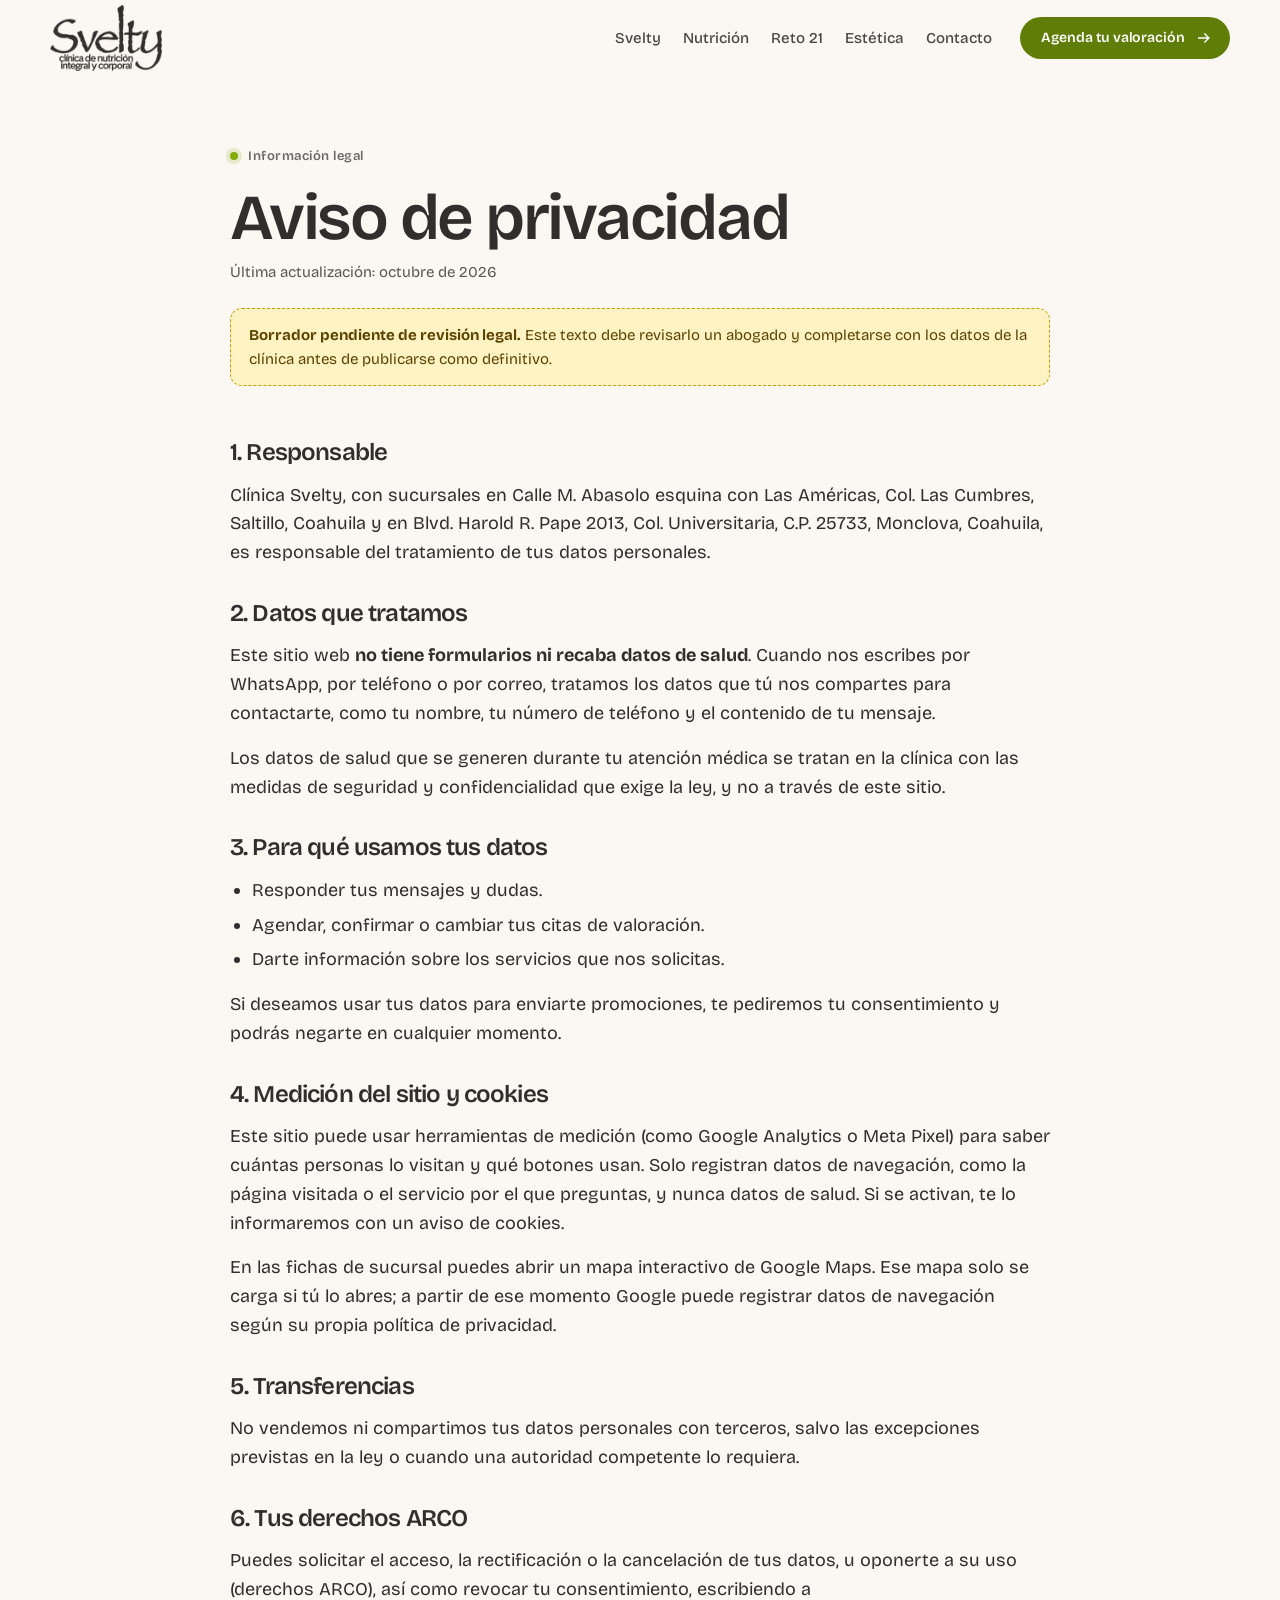
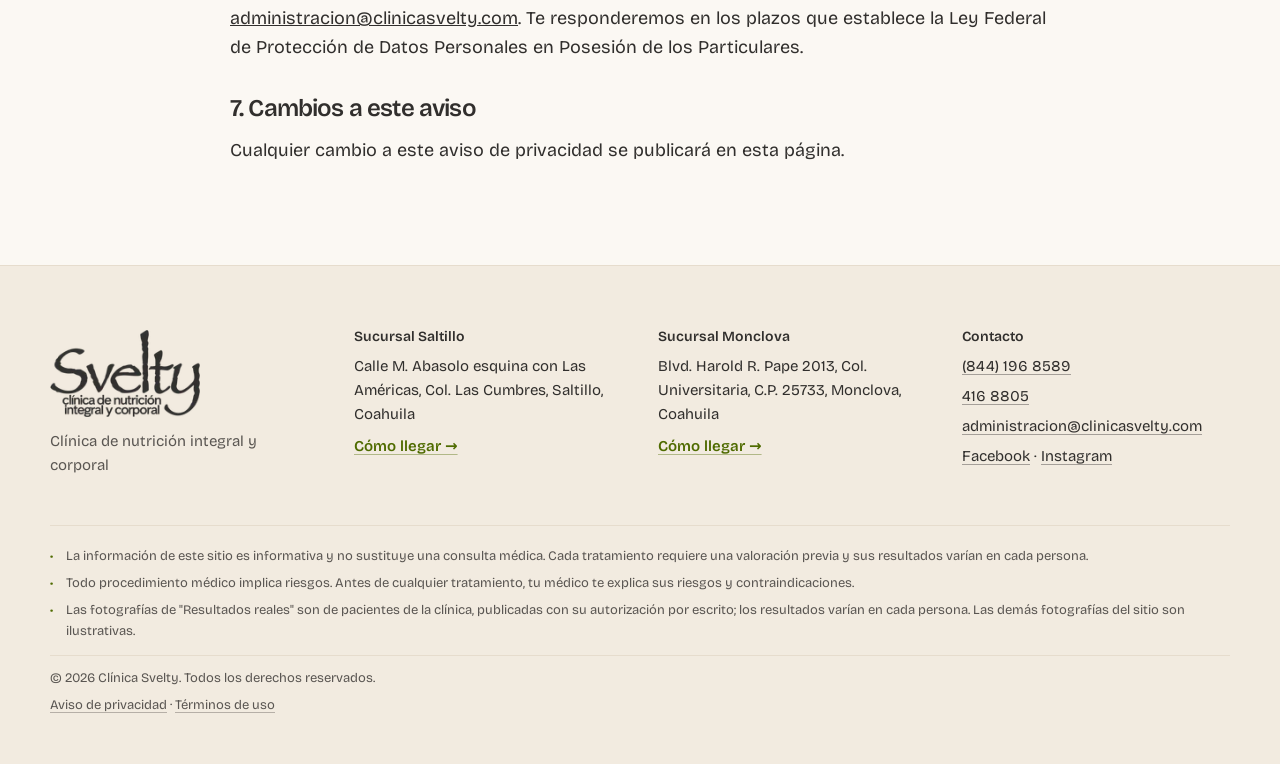
==== commit 9f163d3c: "Sitio Svelty: versión final aprobada por Jany (2026-11-06) Rediseño "clínica premium" (marfil y aren" ====
--- a/aviso-de-privacidad/index.html
+++ b/aviso-de-privacidad/index.html
@@ -1,2 +1,2 @@
-<!DOCTYPE html><html lang="es-MX" data-astro-cid-hkbrpulz><head><meta charset="utf-8"><meta name="viewport" content="width=device-width, initial-scale=1, viewport-fit=cover"><title>Aviso de privacidad | Clínica Svelty</title><meta name="description" content="Aviso de privacidad de Clínica Svelty: qué datos personales tratamos, para qué y cómo ejercer tus derechos ARCO."><link rel="canonical" href="https://clinicasvelty.com/aviso-de-privacidad/"><meta name="theme-color" content="#F7F3E8"><link rel="icon" href="/favicon.png" type="image/png"><meta property="og:type" content="website"><meta property="og:locale" content="es_MX"><meta property="og:site_name" content="Clínica Svelty"><meta property="og:title" content="Aviso de privacidad | Clínica Svelty"><meta property="og:description" content="Aviso de privacidad de Clínica Svelty: qué datos personales tratamos, para qué y cómo ejercer tus derechos ARCO."><meta property="og:url" content="https://clinicasvelty.com/aviso-de-privacidad/"><script type="application/ld+json">[{"@context":"https://schema.org","@type":"MedicalClinic","name":"Clínica Svelty","url":"https://clinicasvelty.com/","telephone":"+528441968589","email":"clinicasvelty@gmail.com","sameAs":["https://www.facebook.com/Svelty-350867764945192","https://www.instagram.com/clinicasvelty/"],"department":[{"@type":"MedicalClinic","name":"Clínica Svelty Saltillo","address":{"@type":"PostalAddress","streetAddress":"Calle M. Abasolo esquina con Las Américas, Col. Las Cumbres, Saltillo, Coahuila","addressLocality":"Saltillo","addressRegion":"Coahuila","addressCountry":"MX"}},{"@type":"MedicalClinic","name":"Clínica Svelty Monclova","address":{"@type":"PostalAddress","streetAddress":"Blvd. Harold R. Pape 2013, Col. Universitaria, C.P. 25733, Monclova, Coahuila","addressLocality":"Monclova","addressRegion":"Coahuila","addressCountry":"MX"}}]}]</script><link rel="stylesheet" href="/recursos/Base.BHbITuHh.css"><style>.legal[data-astro-cid-sb6l2mzp]{max-width:820px;padding:140px 0 100px}.legal[data-astro-cid-sb6l2mzp] h1[data-astro-cid-sb6l2mzp]{color:var(--olivo);margin-top:16px;font-size:clamp(38px,6vw,64px)}.legal-fecha[data-astro-cid-sb6l2mzp]{color:var(--tinta-suave);margin-top:10px;font-size:15px}.aviso-borrador[data-astro-cid-sb6l2mzp]{color:#5c4300;background:#fff3c4;border:1px dashed #c99a00;border-radius:12px;margin-top:24px;padding:14px 18px;font-size:15px}.legal-cuerpo[data-astro-cid-sb6l2mzp]{gap:16px;margin-top:36px;display:grid}.legal-cuerpo[data-astro-cid-sb6l2mzp] h2{color:var(--olivo);margin-top:18px;font-size:24px}.legal-cuerpo[data-astro-cid-sb6l2mzp] ul{gap:6px;margin:0;padding-left:22px;display:grid}
-</style></head><body data-astro-cid-hkbrpulz><a class="saltar" href="#contenido" data-astro-cid-hkbrpulz>Saltar al contenido</a><header class="enc" data-encabezado data-astro-cid-ocp5e6q2><div class="enc-in contenedor" data-astro-cid-ocp5e6q2><a class="enc-logo" href="/" aria-label="Clínica Svelty, inicio" data-astro-cid-ocp5e6q2><img src="/recursos/logo-svelty-gris.DCzFsO-l_2iI584.webp" alt="Svelty, clínica de nutrición integral y corporal" loading="eager" data-astro-cid-ocp5e6q2="true" decoding="async" width="132" height="77"></a><nav class="enc-nav" aria-label="Principal" id="menu" data-astro-cid-ocp5e6q2><ul data-astro-cid-ocp5e6q2><li data-astro-cid-ocp5e6q2><a href="/" data-astro-cid-ocp5e6q2>Svelty</a></li><li data-astro-cid-ocp5e6q2><a href="/nutricion/" data-astro-cid-ocp5e6q2>Nutrición</a></li><li data-astro-cid-ocp5e6q2><a href="/reto-21/" data-astro-cid-ocp5e6q2>Reto 21</a></li><li data-astro-cid-ocp5e6q2><a href="/estetica/" data-astro-cid-ocp5e6q2>Estética</a></li><li data-astro-cid-ocp5e6q2><a href="/contacto/" data-astro-cid-ocp5e6q2>Contacto</a></li></ul><a class="btn btn-principal enc-cta" href="https://wa.me/528441968589?text=Hola%2C%20vengo%20del%20sitio%20web%20y%20me%20interesa%20*una%20valoraci%C3%B3n*." data-agenda="una valoración" target="_blank" rel="noopener">Agenda tu valoración<svg width="18" height="18" viewBox="0 0 24 24" aria-hidden="true"><path fill="currentColor" d="M13.2 5.3 19.9 12l-6.7 6.7-1.4-1.4 4.3-4.3H4v-2h12.1l-4.3-4.3z"></path></svg></a></nav><button class="enc-menu" aria-expanded="false" aria-controls="menu" data-menu data-astro-cid-ocp5e6q2><span class="sr-only" data-astro-cid-ocp5e6q2>Abrir menú</span><span data-astro-cid-ocp5e6q2></span><span data-astro-cid-ocp5e6q2></span></button></div></header><main id="contenido" data-astro-cid-hkbrpulz><article class="contenedor legal" data-astro-cid-sb6l2mzp><p class="etiqueta" data-astro-cid-sb6l2mzp>Información legal</p><h1 data-astro-cid-sb6l2mzp>Aviso de privacidad</h1><p class="legal-fecha" data-astro-cid-sb6l2mzp>Última actualización: octubre de 2026</p><div class="aviso-borrador" role="note" data-astro-cid-sb6l2mzp><b data-astro-cid-sb6l2mzp>Borrador pendiente de revisión legal.</b> Este texto debe revisarlo un abogado y completarse con los datos de la clínica antes de publicarse como definitivo.</div><div class="legal-cuerpo" data-astro-cid-sb6l2mzp><h2>1. Responsable</h2><p>Clínica Svelty, con sucursales en Calle M. Abasolo esquina con Las Américas, Col. Las Cumbres, Saltillo, Coahuila y en Blvd. Harold R. Pape 2013, Col. Universitaria, C.P. 25733, Monclova, Coahuila, es responsable del tratamiento de tus datos personales.</p><h2>2. Datos que tratamos</h2><p>Este sitio web <b>no tiene formularios ni recaba datos de salud</b>. Cuando nos escribes por WhatsApp, por teléfono o por correo, tratamos los datos que tú nos compartes para contactarte, como tu nombre, tu número de teléfono y el contenido de tu mensaje.</p><p>Los datos de salud que se generen durante tu atención médica se tratan en la clínica con las medidas de seguridad y confidencialidad que exige la ley, y no a través de este sitio.</p><h2>3. Para qué usamos tus datos</h2><ul><li>Responder tus mensajes y dudas.</li><li>Agendar, confirmar o cambiar tus citas de valoración.</li><li>Darte información sobre los servicios que nos solicitas.</li></ul><p>Si deseamos usar tus datos para enviarte promociones, te pediremos tu consentimiento y podrás negarte en cualquier momento.</p><h2>4. Medición del sitio y cookies</h2><p>Este sitio puede usar herramientas de medición (como Google Analytics o Meta Pixel) para saber cuántas personas lo visitan y qué botones usan. Solo registran datos de navegación, como la página visitada o el servicio por el que preguntas, y nunca datos de salud. Si se activan, te lo informaremos con un aviso de cookies.</p><h2>5. Transferencias</h2><p>No vendemos ni compartimos tus datos personales con terceros, salvo las excepciones previstas en la ley o cuando una autoridad competente lo requiera.</p><h2>6. Tus derechos ARCO</h2><p>Puedes solicitar el acceso, la rectificación o la cancelación de tus datos, u oponerte a su uso (derechos ARCO), así como revocar tu consentimiento, escribiendo a <a href="mailto:clinicasvelty@gmail.com">clinicasvelty@gmail.com</a>. Te responderemos en los plazos que establece la Ley Federal de Protección de Datos Personales en Posesión de los Particulares.</p><h2>7. Cambios a este aviso</h2><p>Cualquier cambio a este aviso de privacidad se publicará en esta página.</p></div></article></main><svg class="onda" viewBox="0 0 1440 90" preserveAspectRatio="none" aria-hidden="true" style="background:var(--crema);"><path data-onda fill="var(--sobre-bloque)" d="M0,52 C180,18 360,10 540,34 C720,58 900,86 1080,70 C1260,54 1350,30 1440,40 L1440,90 L0,90 Z"></path></svg><footer class="pie" data-astro-cid-kb2vq6wp><div class="contenedor pie-in" data-astro-cid-kb2vq6wp><div data-astro-cid-kb2vq6wp><img src="/recursos/logo-svelty-blanco.CEaKz-FB_Z1wyUTP.webp" alt="Svelty, clínica de nutrición integral y corporal" data-astro-cid-kb2vq6wp="true" loading="lazy" decoding="async" width="170" height="99"><p class="pie-lema" data-astro-cid-kb2vq6wp>Clínica de nutrición integral y corporal</p></div><div data-astro-cid-kb2vq6wp><h2 class="pie-t" data-astro-cid-kb2vq6wp>Sucursal Saltillo</h2><p data-astro-cid-kb2vq6wp>Calle M. Abasolo esquina con Las Américas, Col. Las Cumbres, Saltillo, Coahuila</p><a class="pie-link" href="https://maps.app.goo.gl/13cggZ9k2c9Fe6LT8" target="_blank" rel="noopener" data-astro-cid-kb2vq6wp>Cómo llegar →</a></div><div data-astro-cid-kb2vq6wp><h2 class="pie-t" data-astro-cid-kb2vq6wp>Sucursal Monclova</h2><p data-astro-cid-kb2vq6wp>Blvd. Harold R. Pape 2013, Col. Universitaria, C.P. 25733, Monclova, Coahuila</p><a class="pie-link" href="https://maps.app.goo.gl/FGy2EjU2qz5gVu4L8" target="_blank" rel="noopener" data-astro-cid-kb2vq6wp>Cómo llegar →</a></div><div data-astro-cid-kb2vq6wp><h2 class="pie-t" data-astro-cid-kb2vq6wp>Contacto</h2><ul class="pie-lista" data-astro-cid-kb2vq6wp><li data-astro-cid-kb2vq6wp><a href="tel:+528441968589" data-astro-cid-kb2vq6wp>(844) 196 8589</a></li><li data-astro-cid-kb2vq6wp><a href="tel:4168805" data-astro-cid-kb2vq6wp>416 8805</a></li><li data-astro-cid-kb2vq6wp><a href="mailto:clinicasvelty@gmail.com" data-astro-cid-kb2vq6wp>clinicasvelty@gmail.com</a></li><li data-astro-cid-kb2vq6wp><a href="https://www.facebook.com/Svelty-350867764945192" target="_blank" rel="noopener" data-astro-cid-kb2vq6wp>Facebook</a> · <a href="https://www.instagram.com/clinicasvelty/" target="_blank" rel="noopener" data-astro-cid-kb2vq6wp>Instagram</a></li></ul></div></div><div class="contenedor pie-legal" data-astro-cid-kb2vq6wp><!-- Leyendas sanitarias (Reglamento de la LGS en Materia de Publicidad, arts. 7, 9, 64 y 65). --><ul class="pie-avisos" data-astro-cid-kb2vq6wp><li data-astro-cid-kb2vq6wp>La información de este sitio es informativa y no sustituye una consulta médica. Cada tratamiento requiere una valoración previa y sus resultados varían en cada persona.</li><li data-astro-cid-kb2vq6wp>Todo procedimiento médico implica riesgos. Antes de cualquier tratamiento, tu médico te explica sus riesgos y contraindicaciones.</li><li data-astro-cid-kb2vq6wp>Las fotografías de este sitio son ilustrativas: no son pacientes de la clínica ni muestran resultados de tratamientos.</li></ul><p data-astro-cid-kb2vq6wp>© 2026 Clínica Svelty. Todos los derechos reservados.</p><p data-astro-cid-kb2vq6wp><a href="/aviso-de-privacidad/" data-astro-cid-kb2vq6wp>Aviso de privacidad</a> · <a href="/terminos/" data-astro-cid-kb2vq6wp>Términos de uso</a></p></div></footer><a class="wa" href="https://wa.me/528441968589?text=Hola%2C%20vengo%20del%20sitio%20web%20y%20me%20interesa%20*una%20valoraci%C3%B3n*." data-agenda="una valoración" target="_blank" rel="noopener" data-astro-cid-ic3vkkfi><svg width="26" height="26" viewBox="0 0 24 24" aria-hidden="true" data-astro-cid-ic3vkkfi><path fill="currentColor" d="M12 2a10 10 0 0 0-8.6 15.1L2 22l5-1.3A10 10 0 1 0 12 2Zm0 18.2a8.2 8.2 0 0 1-4.2-1.1l-.3-.2-3 .8.8-2.9-.2-.3A8.2 8.2 0 1 1 12 20.2Zm4.5-6.1c-.2-.1-1.5-.7-1.7-.8-.2-.1-.4-.1-.6.1l-.8 1c-.1.2-.3.2-.5.1a6.7 6.7 0 0 1-3.3-2.9c-.3-.4.2-.4.7-1.4.1-.2 0-.3 0-.4l-.8-1.8c-.2-.5-.4-.4-.6-.4h-.5a1 1 0 0 0-.7.3 3 3 0 0 0-.9 2.2 5.2 5.2 0 0 0 1.1 2.7 11.8 11.8 0 0 0 4.5 4c1.7.7 2.3.8 3.2.6.5-.1 1.5-.6 1.7-1.2.2-.6.2-1.1.2-1.2-.1-.1-.3-.2-.5-.3Z" data-astro-cid-ic3vkkfi></path></svg><span data-astro-cid-ic3vkkfi>Agenda tu valoración</span></a><dialog class="sel" data-selector aria-labelledby="sel-t" data-astro-cid-7jrd67i7><form method="dialog" class="sel-in" data-astro-cid-7jrd67i7><p class="etiqueta" data-astro-cid-7jrd67i7>Agenda tu valoración</p><h2 id="sel-t" data-astro-cid-7jrd67i7>¿En qué sucursal te queda mejor?</h2><p class="sel-serv" data-sel-servicio data-astro-cid-7jrd67i7></p><div class="sel-ops" data-astro-cid-7jrd67i7><button class="sel-op" value="Saltillo" data-astro-cid-7jrd67i7><b data-astro-cid-7jrd67i7>Saltillo</b><span data-astro-cid-7jrd67i7>Calle M. Abasolo esquina con Las Américas, Col. Las Cumbres, Saltillo, Coahuila</span></button><button class="sel-op" value="Monclova" data-astro-cid-7jrd67i7><b data-astro-cid-7jrd67i7>Monclova</b><span data-astro-cid-7jrd67i7>Blvd. Harold R. Pape 2013, Col. Universitaria, C.P. 25733, Monclova, Coahuila</span></button><button class="sel-op sel-op-nose" value="nose" data-astro-cid-7jrd67i7>Aún no sé</button></div><p class="sel-priv" data-astro-cid-7jrd67i7>Se abrirá WhatsApp para platicar con la clínica. No compartas datos de salud por ese medio; los revisamos en consulta. Consulta nuestro <a href="/aviso-de-privacidad/" data-astro-cid-7jrd67i7>Aviso de privacidad</a>.</p><button class="sel-cerrar" value="cancelar" aria-label="Cerrar" data-astro-cid-7jrd67i7>×</button></form></dialog><script type="module">var e={nombre:`Clínica Svelty`,lema:`Clínica de nutrición integral y corporal`,whatsapp:`528441968589`,telefonos:[`(844) 196 8589`,`416 8805`],correo:`clinicasvelty@gmail.com`,redes:{facebook:`https://www.facebook.com/Svelty-350867764945192`,instagram:`https://www.instagram.com/clinicasvelty/`},cofepris:null,sucursales:[{id:`saltillo`,nombre:`Saltillo`,direccion:`Calle M. Abasolo esquina con Las Américas, Col. Las Cumbres, Saltillo, Coahuila`,horario:null,maps:`https://maps.app.goo.gl/13cggZ9k2c9Fe6LT8`},{id:`monclova`,nombre:`Monclova`,direccion:`Blvd. Harold R. Pape 2013, Col. Universitaria, C.P. 25733, Monclova, Coahuila`,horario:null,maps:`https://maps.app.goo.gl/FGy2EjU2qz5gVu4L8`}],menu:[{texto:`Svelty`,ruta:``,listo:!0},{texto:`Nutrición`,ruta:`nutricion/`,listo:!0},{texto:`Reto 21`,ruta:`reto-21/`,listo:!0},{texto:`Estética`,ruta:`estetica/`,listo:!0},{texto:`Contacto`,ruta:`contacto/`,listo:!0}]};function t(t,n){let r=`Hola, vengo del sitio web`;return t&&(r+=` y me interesa *${t}*`),n&&(r+=` en la sucursal *${n}*`),`https://wa.me/${e.whatsapp}?text=${encodeURIComponent(r+`.`)}`}var n=document.querySelector(`[data-selector]`),r=n.querySelector(`[data-sel-servicio]`),i=``;function a(e,t){let n=window;n.dataLayer?.push({event:`whatsapp_click`,servicio:e,sucursal:t||`sin elegir`}),n.fbq?.(`trackCustom`,`WhatsApp`,{servicio:e,sucursal:t||`sin elegir`})}document.addEventListener(`click`,e=>{let t=e.target.closest(`[data-wa-directo]`);if(t){a(t.dataset.waDirecto||``,t.dataset.sucursal||``);return}let o=e.target.closest(`[data-agenda]`);o&&typeof n.showModal==`function`&&(e.preventDefault(),i=o.dataset.agenda||``,r.textContent=i?`Te interesa ${i}.`:``,n.showModal())}),n.querySelectorAll(`.sel-op`).forEach(e=>e.addEventListener(`click`,()=>{let n=e.value===`nose`?``:e.value;a(i,n),window.open(t(i,n||void 0),`_blank`,`noopener`)})),n.addEventListener(`click`,e=>{e.target===n&&n.close(`cancelar`)});</script><script type="module" src="/recursos/Base.astro_astro_type_script_index_0_lang.3jhtvuLE.js"></script></body></html>+<!DOCTYPE html><html lang="es-MX" data-astro-cid-hkbrpulz><head><meta charset="utf-8"><meta name="viewport" content="width=device-width, initial-scale=1, viewport-fit=cover"><title>Aviso de privacidad | Clínica Svelty</title><meta name="description" content="Aviso de privacidad de Clínica Svelty: qué datos personales tratamos, para qué y cómo ejercer tus derechos ARCO."><link rel="canonical" href="https://clinicasvelty.com/aviso-de-privacidad/"><meta name="theme-color" content="#FFFFFF"><link rel="icon" href="/favicon.png" type="image/png"><meta property="og:type" content="website"><meta property="og:locale" content="es_MX"><meta property="og:site_name" content="Clínica Svelty"><meta property="og:title" content="Aviso de privacidad | Clínica Svelty"><meta property="og:description" content="Aviso de privacidad de Clínica Svelty: qué datos personales tratamos, para qué y cómo ejercer tus derechos ARCO."><meta property="og:url" content="https://clinicasvelty.com/aviso-de-privacidad/"><script type="application/ld+json">[{"@context":"https://schema.org","@type":"MedicalClinic","name":"Clínica Svelty","url":"https://clinicasvelty.com/","telephone":"+528441968589","email":"administracion@clinicasvelty.com","sameAs":["https://www.facebook.com/Svelty-350867764945192","https://www.instagram.com/clinicasvelty/"],"department":[{"@type":"MedicalClinic","name":"Clínica Svelty Saltillo","address":{"@type":"PostalAddress","streetAddress":"Calle M. Abasolo esquina con Las Américas, Col. Las Cumbres, Saltillo, Coahuila","addressLocality":"Saltillo","addressRegion":"Coahuila","addressCountry":"MX"}},{"@type":"MedicalClinic","name":"Clínica Svelty Monclova","address":{"@type":"PostalAddress","streetAddress":"Blvd. Harold R. Pape 2013, Col. Universitaria, C.P. 25733, Monclova, Coahuila","addressLocality":"Monclova","addressRegion":"Coahuila","addressCountry":"MX"}}]}]</script><link rel="stylesheet" href="/recursos/Base.46URZQ3l.css"><style>.legal[data-astro-cid-sb6l2mzp]{max-width:820px;padding:140px 0 100px}.legal[data-astro-cid-sb6l2mzp] h1[data-astro-cid-sb6l2mzp]{color:var(--gris);margin-top:16px;font-size:clamp(38px,6vw,64px)}.legal-fecha[data-astro-cid-sb6l2mzp]{color:var(--tinta-suave);margin-top:10px;font-size:15px}.aviso-borrador[data-astro-cid-sb6l2mzp]{color:#5c4300;background:#fff3c4;border:1px dashed #c99a00;border-radius:12px;margin-top:24px;padding:14px 18px;font-size:15px}.legal-cuerpo[data-astro-cid-sb6l2mzp]{gap:16px;margin-top:36px;display:grid}.legal-cuerpo[data-astro-cid-sb6l2mzp] h2{color:var(--gris);margin-top:18px;font-size:24px}.legal-cuerpo[data-astro-cid-sb6l2mzp] ul{gap:6px;margin:0;padding-left:22px;display:grid}
+</style></head><body data-astro-cid-hkbrpulz><a class="saltar" href="#contenido" data-astro-cid-hkbrpulz>Saltar al contenido</a><header class="enc" data-encabezado data-astro-cid-ocp5e6q2><div class="enc-in contenedor" data-astro-cid-ocp5e6q2><a class="enc-logo" href="/" aria-label="Clínica Svelty, inicio" data-astro-cid-ocp5e6q2><img src="/recursos/logo-svelty-gris.DCzFsO-l_2iI584.webp" alt="Svelty, clínica de nutrición integral y corporal" loading="eager" data-astro-cid-ocp5e6q2="true" decoding="async" width="132" height="77"></a><nav class="enc-nav" aria-label="Principal" id="menu" data-astro-cid-ocp5e6q2><ul data-astro-cid-ocp5e6q2><li data-astro-cid-ocp5e6q2><a href="/" data-astro-cid-ocp5e6q2>Svelty</a></li><li data-astro-cid-ocp5e6q2><a href="/nutricion/" data-astro-cid-ocp5e6q2>Nutrición</a></li><li data-astro-cid-ocp5e6q2><a href="/reto-21/" data-astro-cid-ocp5e6q2>Reto 21</a></li><li data-astro-cid-ocp5e6q2><a href="/estetica/" data-astro-cid-ocp5e6q2>Estética</a></li><li data-astro-cid-ocp5e6q2><a href="/contacto/" data-astro-cid-ocp5e6q2>Contacto</a></li></ul><a class="btn btn-principal enc-cta" href="https://wa.me/528441968589?text=Hola%2C%20vengo%20del%20sitio%20web%20y%20me%20interesa%20*una%20valoraci%C3%B3n*." data-agenda="una valoración" target="_blank" rel="noopener">Agenda tu valoración<svg width="18" height="18" viewBox="0 0 24 24" aria-hidden="true"><path fill="currentColor" d="M13.2 5.3 19.9 12l-6.7 6.7-1.4-1.4 4.3-4.3H4v-2h12.1l-4.3-4.3z"></path></svg></a></nav><button class="enc-menu" aria-expanded="false" aria-controls="menu" data-menu data-astro-cid-ocp5e6q2><span class="sr-only" data-astro-cid-ocp5e6q2>Abrir menú</span><span data-astro-cid-ocp5e6q2></span><span data-astro-cid-ocp5e6q2></span></button></div></header><main id="contenido" data-astro-cid-hkbrpulz><article class="contenedor legal" data-astro-cid-sb6l2mzp><p class="etiqueta" data-astro-cid-sb6l2mzp>Información legal</p><h1 data-astro-cid-sb6l2mzp>Aviso de privacidad</h1><p class="legal-fecha" data-astro-cid-sb6l2mzp>Última actualización: octubre de 2026</p><div class="aviso-borrador" role="note" data-astro-cid-sb6l2mzp><b data-astro-cid-sb6l2mzp>Borrador pendiente de revisión legal.</b> Este texto debe revisarlo un abogado y completarse con los datos de la clínica antes de publicarse como definitivo.</div><div class="legal-cuerpo" data-astro-cid-sb6l2mzp><h2>1. Responsable</h2><p>Clínica Svelty, con sucursales en Calle M. Abasolo esquina con Las Américas, Col. Las Cumbres, Saltillo, Coahuila y en Blvd. Harold R. Pape 2013, Col. Universitaria, C.P. 25733, Monclova, Coahuila, es responsable del tratamiento de tus datos personales.</p><h2>2. Datos que tratamos</h2><p>Este sitio web <b>no tiene formularios ni recaba datos de salud</b>. Cuando nos escribes por WhatsApp, por teléfono o por correo, tratamos los datos que tú nos compartes para contactarte, como tu nombre, tu número de teléfono y el contenido de tu mensaje.</p><p>Los datos de salud que se generen durante tu atención médica se tratan en la clínica con las medidas de seguridad y confidencialidad que exige la ley, y no a través de este sitio.</p><h2>3. Para qué usamos tus datos</h2><ul><li>Responder tus mensajes y dudas.</li><li>Agendar, confirmar o cambiar tus citas de valoración.</li><li>Darte información sobre los servicios que nos solicitas.</li></ul><p>Si deseamos usar tus datos para enviarte promociones, te pediremos tu consentimiento y podrás negarte en cualquier momento.</p><h2>4. Medición del sitio y cookies</h2><p>Este sitio puede usar herramientas de medición (como Google Analytics o Meta Pixel) para saber cuántas personas lo visitan y qué botones usan. Solo registran datos de navegación, como la página visitada o el servicio por el que preguntas, y nunca datos de salud. Si se activan, te lo informaremos con un aviso de cookies.</p><p>En las fichas de sucursal puedes abrir un mapa interactivo de Google Maps. Ese mapa solo se carga si tú lo abres; a partir de ese momento Google puede registrar datos de navegación según su propia política de privacidad.</p><h2>5. Transferencias</h2><p>No vendemos ni compartimos tus datos personales con terceros, salvo las excepciones previstas en la ley o cuando una autoridad competente lo requiera.</p><h2>6. Tus derechos ARCO</h2><p>Puedes solicitar el acceso, la rectificación o la cancelación de tus datos, u oponerte a su uso (derechos ARCO), así como revocar tu consentimiento, escribiendo a <a href="mailto:administracion@clinicasvelty.com">administracion@clinicasvelty.com</a>. Te responderemos en los plazos que establece la Ley Federal de Protección de Datos Personales en Posesión de los Particulares.</p><h2>7. Cambios a este aviso</h2><p>Cualquier cambio a este aviso de privacidad se publicará en esta página.</p></div></article></main><svg class="onda" viewBox="0 0 1440 90" preserveAspectRatio="none" aria-hidden="true" style="background:var(--crema);"><path data-onda fill="var(--sobre-bloque)" d="M0,52 C180,18 360,10 540,34 C720,58 900,86 1080,70 C1260,54 1350,30 1440,40 L1440,90 L0,90 Z"></path></svg><footer class="pie" data-astro-cid-kb2vq6wp><div class="contenedor pie-in" data-astro-cid-kb2vq6wp><div data-astro-cid-kb2vq6wp><img src="/recursos/logo-svelty-gris.DCzFsO-l_Z27Skq0.webp" alt="Svelty, clínica de nutrición integral y corporal" data-astro-cid-kb2vq6wp="true" loading="lazy" decoding="async" width="170" height="99"><p class="pie-lema" data-astro-cid-kb2vq6wp>Clínica de nutrición integral y corporal</p></div><div data-astro-cid-kb2vq6wp><h2 class="pie-t" data-astro-cid-kb2vq6wp>Sucursal Saltillo</h2><p data-astro-cid-kb2vq6wp>Calle M. Abasolo esquina con Las Américas, Col. Las Cumbres, Saltillo, Coahuila</p><a class="pie-link" href="https://maps.app.goo.gl/13cggZ9k2c9Fe6LT8" target="_blank" rel="noopener" data-astro-cid-kb2vq6wp>Cómo llegar →</a></div><div data-astro-cid-kb2vq6wp><h2 class="pie-t" data-astro-cid-kb2vq6wp>Sucursal Monclova</h2><p data-astro-cid-kb2vq6wp>Blvd. Harold R. Pape 2013, Col. Universitaria, C.P. 25733, Monclova, Coahuila</p><a class="pie-link" href="https://maps.app.goo.gl/FGy2EjU2qz5gVu4L8" target="_blank" rel="noopener" data-astro-cid-kb2vq6wp>Cómo llegar →</a></div><div data-astro-cid-kb2vq6wp><h2 class="pie-t" data-astro-cid-kb2vq6wp>Contacto</h2><ul class="pie-lista" data-astro-cid-kb2vq6wp><li data-astro-cid-kb2vq6wp><a href="tel:+528441968589" data-astro-cid-kb2vq6wp>(844) 196 8589</a></li><li data-astro-cid-kb2vq6wp><a href="tel:4168805" data-astro-cid-kb2vq6wp>416 8805</a></li><li data-astro-cid-kb2vq6wp><a href="mailto:administracion@clinicasvelty.com" data-astro-cid-kb2vq6wp>administracion@clinicasvelty.com</a></li><li data-astro-cid-kb2vq6wp><a href="https://www.facebook.com/Svelty-350867764945192" target="_blank" rel="noopener" data-astro-cid-kb2vq6wp>Facebook</a> · <a href="https://www.instagram.com/clinicasvelty/" target="_blank" rel="noopener" data-astro-cid-kb2vq6wp>Instagram</a></li></ul></div></div><div class="contenedor pie-legal" data-astro-cid-kb2vq6wp><!-- Leyendas sanitarias (Reglamento de la LGS en Materia de Publicidad, arts. 7, 9, 64 y 65). --><ul class="pie-avisos" data-astro-cid-kb2vq6wp><li data-astro-cid-kb2vq6wp>La información de este sitio es informativa y no sustituye una consulta médica. Cada tratamiento requiere una valoración previa y sus resultados varían en cada persona.</li><li data-astro-cid-kb2vq6wp>Todo procedimiento médico implica riesgos. Antes de cualquier tratamiento, tu médico te explica sus riesgos y contraindicaciones.</li><li data-astro-cid-kb2vq6wp>Las fotografías de "Resultados reales" son de pacientes de la clínica, publicadas con su autorización por escrito; los resultados varían en cada persona. Las demás fotografías del sitio son ilustrativas.</li></ul><p data-astro-cid-kb2vq6wp>© 2026 Clínica Svelty. Todos los derechos reservados.</p><p data-astro-cid-kb2vq6wp><a href="/aviso-de-privacidad/" data-astro-cid-kb2vq6wp>Aviso de privacidad</a> · <a href="/terminos/" data-astro-cid-kb2vq6wp>Términos de uso</a></p></div></footer><a class="wa" href="https://wa.me/528441968589?text=Hola%2C%20vengo%20del%20sitio%20web%20y%20me%20interesa%20*una%20valoraci%C3%B3n*." data-agenda="una valoración" target="_blank" rel="noopener" data-astro-cid-ic3vkkfi><svg width="26" height="26" viewBox="0 0 24 24" aria-hidden="true" data-astro-cid-ic3vkkfi><path fill="currentColor" d="M12 2a10 10 0 0 0-8.6 15.1L2 22l5-1.3A10 10 0 1 0 12 2Zm0 18.2a8.2 8.2 0 0 1-4.2-1.1l-.3-.2-3 .8.8-2.9-.2-.3A8.2 8.2 0 1 1 12 20.2Zm4.5-6.1c-.2-.1-1.5-.7-1.7-.8-.2-.1-.4-.1-.6.1l-.8 1c-.1.2-.3.2-.5.1a6.7 6.7 0 0 1-3.3-2.9c-.3-.4.2-.4.7-1.4.1-.2 0-.3 0-.4l-.8-1.8c-.2-.5-.4-.4-.6-.4h-.5a1 1 0 0 0-.7.3 3 3 0 0 0-.9 2.2 5.2 5.2 0 0 0 1.1 2.7 11.8 11.8 0 0 0 4.5 4c1.7.7 2.3.8 3.2.6.5-.1 1.5-.6 1.7-1.2.2-.6.2-1.1.2-1.2-.1-.1-.3-.2-.5-.3Z" data-astro-cid-ic3vkkfi></path></svg><span data-astro-cid-ic3vkkfi>Agenda tu valoración</span></a><dialog class="sel" data-selector aria-labelledby="sel-t" data-astro-cid-7jrd67i7><form method="dialog" class="sel-in" data-astro-cid-7jrd67i7><p class="etiqueta" data-astro-cid-7jrd67i7>Agenda tu valoración</p><h2 id="sel-t" data-astro-cid-7jrd67i7>¿En qué sucursal te queda mejor?</h2><p class="sel-serv" data-sel-servicio data-astro-cid-7jrd67i7></p><div class="sel-ops" data-astro-cid-7jrd67i7><button class="sel-op" value="Saltillo" data-astro-cid-7jrd67i7><b data-astro-cid-7jrd67i7>Saltillo</b><span data-astro-cid-7jrd67i7>Calle M. Abasolo esquina con Las Américas, Col. Las Cumbres, Saltillo, Coahuila</span></button><button class="sel-op" value="Monclova" data-astro-cid-7jrd67i7><b data-astro-cid-7jrd67i7>Monclova</b><span data-astro-cid-7jrd67i7>Blvd. Harold R. Pape 2013, Col. Universitaria, C.P. 25733, Monclova, Coahuila</span></button><button class="sel-op sel-op-nose" value="nose" data-astro-cid-7jrd67i7>Aún no sé</button></div><p class="sel-priv" data-astro-cid-7jrd67i7>Se abrirá WhatsApp para platicar con la clínica. No compartas datos de salud por ese medio; los revisamos en consulta. Consulta nuestro <a href="/aviso-de-privacidad/" data-astro-cid-7jrd67i7>Aviso de privacidad</a>.</p><button class="sel-cerrar" value="cancelar" aria-label="Cerrar" data-astro-cid-7jrd67i7>×</button></form></dialog><script type="module">var e={nombre:`Clínica Svelty`,lema:`Clínica de nutrición integral y corporal`,whatsapp:`528441968589`,telefonos:[`(844) 196 8589`,`416 8805`],correo:`administracion@clinicasvelty.com`,redes:{facebook:`https://www.facebook.com/Svelty-350867764945192`,instagram:`https://www.instagram.com/clinicasvelty/`},cofepris:null,sucursales:[{id:`saltillo`,nombre:`Saltillo`,direccion:`Calle M. Abasolo esquina con Las Américas, Col. Las Cumbres, Saltillo, Coahuila`,horario:null,maps:`https://maps.app.goo.gl/13cggZ9k2c9Fe6LT8`},{id:`monclova`,nombre:`Monclova`,direccion:`Blvd. Harold R. Pape 2013, Col. Universitaria, C.P. 25733, Monclova, Coahuila`,horario:null,maps:`https://maps.app.goo.gl/FGy2EjU2qz5gVu4L8`}],menu:[{texto:`Svelty`,ruta:``,listo:!0},{texto:`Nutrición`,ruta:`nutricion/`,listo:!0},{texto:`Reto 21`,ruta:`reto-21/`,listo:!0},{texto:`Estética`,ruta:`estetica/`,listo:!0},{texto:`Contacto`,ruta:`contacto/`,listo:!0}]};function t(t,n){let r=`Hola, vengo del sitio web`;return t&&(r+=` y me interesa *${t}*`),n&&(r+=` en la sucursal *${n}*`),`https://wa.me/${e.whatsapp}?text=${encodeURIComponent(r+`.`)}`}var n=document.querySelector(`[data-selector]`),r=n.querySelector(`[data-sel-servicio]`),i=``;function a(e,t){let n=window;n.dataLayer?.push({event:`whatsapp_click`,servicio:e,sucursal:t||`sin elegir`}),n.fbq?.(`trackCustom`,`WhatsApp`,{servicio:e,sucursal:t||`sin elegir`})}document.addEventListener(`click`,e=>{let t=e.target.closest(`[data-wa-directo]`);if(t){a(t.dataset.waDirecto||``,t.dataset.sucursal||``);return}let o=e.target.closest(`[data-agenda]`);o&&typeof n.showModal==`function`&&(e.preventDefault(),i=o.dataset.agenda||``,r.textContent=i?`Te interesa ${i}.`:``,n.showModal())}),n.querySelectorAll(`.sel-op`).forEach(e=>e.addEventListener(`click`,()=>{let n=e.value===`nose`?``:e.value;a(i,n),window.open(t(i,n||void 0),`_blank`,`noopener`)})),n.addEventListener(`click`,e=>{e.target===n&&n.close(`cancelar`)});</script><script type="module" src="/recursos/Base.astro_astro_type_script_index_0_lang.Cf61lNgS.js"></script></body></html>
--- a/recursos/Base.46URZQ3l.css
+++ b/recursos/Base.46URZQ3l.css
@@ -0,0 +1 @@
+@font-face{font-family:Bricolage Grotesque Variable;font-style:normal;font-display:swap;font-weight:200 800;src:url(/recursos/bricolage-grotesque-vietnamese-wght-normal.BUzh504Q.woff2)format("woff2-variations");unicode-range:U+102-103,U+110-111,U+128-129,U+168-169,U+1A0-1A1,U+1AF-1B0,U+300-301,U+303-304,U+308-309,U+323,U+329,U+1EA0-1EF9,U+20AB}@font-face{font-family:Bricolage Grotesque Variable;font-style:normal;font-display:swap;font-weight:200 800;src:url(/recursos/bricolage-grotesque-latin-ext-wght-normal.CcLUaPy7.woff2)format("woff2-variations");unicode-range:U+100-2BA,U+2BD-2C5,U+2C7-2CC,U+2CE-2D7,U+2DD-2FF,U+304,U+308,U+329,U+1D00-1DBF,U+1E00-1E9F,U+1EF2-1EFF,U+2020,U+20A0-20AB,U+20AD-20C0,U+2113,U+2C60-2C7F,U+A720-A7FF}@font-face{font-family:Bricolage Grotesque Variable;font-style:normal;font-display:swap;font-weight:200 800;src:url(/recursos/bricolage-grotesque-latin-wght-normal.DLoelf7F.woff2)format("woff2-variations");unicode-range:U+??,U+131,U+152-153,U+2BB-2BC,U+2C6,U+2DA,U+2DC,U+304,U+308,U+329,U+2000-206F,U+20AC,U+2122,U+2191,U+2193,U+2212,U+2215,U+FEFF,U+FFFD}:root{--verde:#82aa09;--verde-texto:#4f6b00;--verde-claro:#d7e89a;--verde-boton:#607e07;--verde-boton-hover:#516b06;--olivo:#36420f;--olivo-2:#2a330b;--gris:#312f2d;--gris-sup:#3a3637;--crema:#fbf8f3;--superficie:#f2ebe0;--arena-2:#e9dfd0;--linea:#e6dccd;--tinta-tenue:#8a8782;--bloque:#82aa09;--bloque-2:#93bc12;--sobre-bloque:#16200a;--sobre-bloque-suave:#263510;--crema-2:#e6dccd;--blanco:#fff;--tinta-suave:#5a5652;--f-titulo:"Bricolage Grotesque Variable", system-ui, sans-serif;--f-italica:var(--f-titulo);--r:28px;--r-s:16px;--ancho:1180px;--gutter:clamp(16px, 4vw, 40px);--ease-out:cubic-bezier(.23, 1, .32, 1);--ease-in-out:cubic-bezier(.77, 0, .175, 1)}*,:before,:after{box-sizing:border-box}html{-webkit-text-size-adjust:100%}html.lenis,html.lenis body{height:auto}.lenis.lenis-smooth{scroll-behavior:auto!important}body{background:var(--crema);color:var(--gris);font-family:var(--f-titulo);font-variation-settings:"wdth" 100;margin:0;font-size:clamp(16px,1.05vw + 12px,18px);line-height:1.6;overflow-x:clip}img,svg{max-width:100%;display:block}a{color:inherit}h1,h2,h3{font-family:var(--f-titulo);letter-spacing:-.035em;margin:0;font-weight:600;line-height:1.02}p{margin:0}.it{font-family:var(--f-titulo);font-style:normal;font-weight:inherit;letter-spacing:inherit}.adorno[data-parallax],.onda{display:none}.contenedor{width:min(var(--ancho), 100% - 2 * var(--gutter));margin-inline:auto}.seccion{padding-block:clamp(72px,10vw,140px);position:relative}.etiqueta{letter-spacing:.04em;color:#6b6a66;align-items:center;gap:10px;font-size:13px;font-weight:600;display:inline-flex}.etiqueta:before{content:"";background:var(--verde);border-radius:50%;flex:none;width:8px;height:8px;box-shadow:0 0 0 4px #82aa092e}.titulo-seccion{color:var(--gris);margin-top:16px;font-size:clamp(36px,5vw,64px);line-height:1}.titulo-seccion .it{color:var(--tinta-tenue)}.grafito,.oscuro{--sobre-bloque:var(--gris);--sobre-bloque-suave:var(--tinta-suave);background:var(--superficie);color:var(--gris)}.btn{font:inherit;letter-spacing:-.005em;cursor:pointer;border:1px solid #0000;border-radius:999px;align-items:center;gap:10px;min-height:48px;padding:13px 22px 13px 26px;font-size:16px;font-weight:600;text-decoration:none;transition:transform .25s,background-color .25s,color .25s;display:inline-flex}@media (hover:hover) and (pointer:fine){.btn:hover{transform:translateY(-2px)}}.btn:active{transition-duration:.16s;transition-timing-function:ease-out;transform:scale(.97)}.btn-principal{background:var(--verde-boton);color:var(--blanco)}.btn-principal:hover{background:var(--verde-boton-hover)}.btn-secundario{color:currentColor;border-color:color-mix(in srgb, currentColor 30%, transparent);background:0 0}.btn-secundario:hover{border-color:currentColor}:focus-visible{outline:3px solid var(--verde);outline-offset:3px;border-radius:6px}.sr-only{clip:rect(0 0 0 0);white-space:nowrap;width:1px;height:1px;position:absolute;overflow:hidden}.onda{width:100%;height:clamp(40px,6vw,90px)}.pendiente{color:#5c4300;text-align:left;background:#fff3c4;border:1px dashed #c99a00;border-radius:8px;align-items:flex-start;gap:8px;margin-top:10px;padding:6px 10px;font-family:ui-monospace,Consolas,monospace;font-size:13px;line-height:1.4;display:inline-flex}@media (prefers-reduced-motion:reduce){*,:before,:after{transition:none!important;animation:none!important}}.enc[data-astro-cid-ocp5e6q2]{z-index:40;transition:background-color .2s ease, box-shadow .2s ease, transform .24s var(--ease-out);position:fixed;inset:0 0 auto}.enc[data-astro-cid-ocp5e6q2].solido{-webkit-backdrop-filter:blur(14px)saturate(1.4);box-shadow:0 1px 0 var(--linea);background:#fffc}.enc[data-astro-cid-ocp5e6q2].oculto{transform:translateY(-100%)}.enc-in[data-astro-cid-ocp5e6q2]{justify-content:space-between;align-items:center;gap:20px;height:76px;display:flex}.enc-logo[data-astro-cid-ocp5e6q2] img{width:112px;height:auto}.enc-nav[data-astro-cid-ocp5e6q2]{align-items:center;gap:28px;display:flex}.enc-nav[data-astro-cid-ocp5e6q2] ul[data-astro-cid-ocp5e6q2]{gap:22px;margin:0;padding:0;font-size:15px;list-style:none;display:flex}.enc-nav[data-astro-cid-ocp5e6q2] a[data-astro-cid-ocp5e6q2]:not(.btn){border-bottom:2px solid #0000;padding:6px 0;text-decoration:none}.enc-nav[data-astro-cid-ocp5e6q2] a[data-astro-cid-ocp5e6q2]:not(.btn):hover,.enc-nav[data-astro-cid-ocp5e6q2] a[data-astro-cid-ocp5e6q2][aria-current]{border-color:var(--verde)}.prox[data-astro-cid-ocp5e6q2]{color:#8a857d;cursor:default;align-items:center;gap:6px;display:inline-flex}.prox[data-astro-cid-ocp5e6q2] small[data-astro-cid-ocp5e6q2]{letter-spacing:.08em;text-transform:uppercase;background:var(--crema-2);color:var(--tinta-suave);border-radius:99px;padding:2px 6px;font-size:10px;font-weight:700}.enc-nav[data-astro-cid-ocp5e6q2] li[data-astro-cid-ocp5e6q2],.prox[data-astro-cid-ocp5e6q2]{white-space:nowrap}.enc-nav[data-astro-cid-ocp5e6q2] a[data-astro-cid-ocp5e6q2]:not(.btn){color:#4a4844;font-weight:500}.enc-nav[data-astro-cid-ocp5e6q2] a[data-astro-cid-ocp5e6q2][aria-current]{color:var(--gris)}.enc-nav[data-astro-cid-ocp5e6q2] .enc-cta{white-space:nowrap;min-height:42px;padding:9px 16px 9px 20px;font-size:14px}.enc-menu[data-astro-cid-ocp5e6q2]{display:none}@media (width>=901px) and (width<=1180px){.enc-nav[data-astro-cid-ocp5e6q2]{gap:16px}.enc-nav[data-astro-cid-ocp5e6q2] ul[data-astro-cid-ocp5e6q2]{gap:14px;font-size:14px}.prox[data-astro-cid-ocp5e6q2] small[data-astro-cid-ocp5e6q2]{display:none}}@media (width<=900px){.enc-menu[data-astro-cid-ocp5e6q2]{background:var(--gris);cursor:pointer;border:0;border-radius:50%;place-content:center;gap:6px;width:48px;height:48px;display:grid}.enc-menu[data-astro-cid-ocp5e6q2] span[data-astro-cid-ocp5e6q2]:not(.sr-only){background:var(--crema);width:20px;height:2px;transition:transform .2s var(--ease-in-out);display:block}.enc-menu[data-astro-cid-ocp5e6q2][aria-expanded=true] span[data-astro-cid-ocp5e6q2]:nth-child(2){transform:translateY(4px)rotate(45deg)}.enc-menu[data-astro-cid-ocp5e6q2][aria-expanded=true] span[data-astro-cid-ocp5e6q2]:nth-child(3){transform:translateY(-4px)rotate(-45deg)}.enc-nav[data-astro-cid-ocp5e6q2]{background:var(--crema);padding:24px var(--gutter) 32px;visibility:hidden;opacity:0;transition:opacity .2s var(--ease-out), transform .2s var(--ease-out), visibility .2s;flex-direction:column;align-items:stretch;gap:20px;position:fixed;inset:76px 0 auto;transform:translateY(-10px);box-shadow:0 20px 40px #00000014}.enc-nav[data-astro-cid-ocp5e6q2].abierto{visibility:visible;opacity:1;transform:none}.enc-nav[data-astro-cid-ocp5e6q2] ul[data-astro-cid-ocp5e6q2]{flex-direction:column;gap:4px;font-size:22px}.enc-nav[data-astro-cid-ocp5e6q2] a[data-astro-cid-ocp5e6q2]:not(.btn),.prox[data-astro-cid-ocp5e6q2]{padding:10px 0;display:flex}.enc-nav[data-astro-cid-ocp5e6q2] .enc-cta{justify-content:center}}.pie[data-astro-cid-kb2vq6wp]{background:var(--superficie);color:var(--gris);border-top:1px solid var(--linea);padding:64px 0 110px;font-size:15px}.pie-in[data-astro-cid-kb2vq6wp]{grid-template-columns:repeat(auto-fit,minmax(220px,1fr));gap:36px;display:grid}.pie[data-astro-cid-kb2vq6wp] img{width:150px;height:auto}.pie-lema[data-astro-cid-kb2vq6wp]{color:var(--tinta-suave);margin-top:12px}.pie-t[data-astro-cid-kb2vq6wp]{letter-spacing:0;color:var(--gris);margin-bottom:10px;font-size:14px;font-weight:600}.pie-lista[data-astro-cid-kb2vq6wp]{gap:6px;margin:0;padding:0;list-style:none;display:grid}.pie[data-astro-cid-kb2vq6wp] a[data-astro-cid-kb2vq6wp]{text-decoration-color:color-mix(in srgb, currentColor 40%, transparent);text-underline-offset:3px}.pie-link[data-astro-cid-kb2vq6wp]{color:var(--verde-texto);margin-top:8px;font-weight:600;display:inline-block}.pie-avisos[data-astro-cid-kb2vq6wp]{border-bottom:1px solid var(--linea);gap:6px;margin:0 0 6px;padding:0 0 14px;list-style:none;display:grid}.pie-avisos[data-astro-cid-kb2vq6wp] li[data-astro-cid-kb2vq6wp]{padding-left:16px;position:relative}.pie-avisos[data-astro-cid-kb2vq6wp] li[data-astro-cid-kb2vq6wp]:before{content:"•";color:var(--verde-texto);position:absolute;left:0}.pie-legal[data-astro-cid-kb2vq6wp]{border-top:1px solid var(--linea);color:var(--tinta-suave);gap:6px;margin-top:48px;padding-top:20px;font-size:13px;display:grid}@media (width>=901px){.pie[data-astro-cid-kb2vq6wp]{padding-bottom:48px}}.sel[data-astro-cid-7jrd67i7]{border-radius:var(--r);background:var(--crema);width:min(460px,100% - 32px);color:var(--gris);opacity:0;transition:opacity .15s var(--ease-out), transform .15s var(--ease-out), overlay .15s allow-discrete, display .15s allow-discrete;border:0;padding:0;transform:scale(.97);box-shadow:0 30px 80px #0000004d}.sel[data-astro-cid-7jrd67i7][open]{opacity:1;transition-duration:.22s;transform:none}@starting-style{.sel[data-astro-cid-7jrd67i7][open]{opacity:0;transform:scale(.97)}}.sel[data-astro-cid-7jrd67i7]::backdrop{backdrop-filter:blur(4px);opacity:0;transition:opacity .15s var(--ease-out), overlay .15s allow-discrete, display .15s allow-discrete;background:#1e24088c}.sel[data-astro-cid-7jrd67i7][open]::backdrop{opacity:1;transition-duration:.22s}@starting-style{.sel[data-astro-cid-7jrd67i7][open]::backdrop{opacity:0}}.sel-in[data-astro-cid-7jrd67i7]{gap:12px;padding:32px 24px 24px;display:grid;position:relative}.sel[data-astro-cid-7jrd67i7] h2[data-astro-cid-7jrd67i7]{color:var(--gris);font-size:26px}.sel-serv[data-astro-cid-7jrd67i7]{color:var(--tinta-suave);font-size:15px}.sel-ops[data-astro-cid-7jrd67i7]{gap:10px;margin-top:8px;display:grid}.sel-op[data-astro-cid-7jrd67i7]{font:inherit;text-align:left;border-radius:var(--r-s);border:2px solid var(--crema-2);background:var(--blanco);cursor:pointer;gap:2px;padding:14px 16px;transition:border-color .2s,transform .2s;display:grid}.sel-op[data-astro-cid-7jrd67i7]:hover{border-color:var(--verde)}@media (hover:hover) and (pointer:fine){.sel-op[data-astro-cid-7jrd67i7]:hover{transform:translateY(-1px)}}.sel-op[data-astro-cid-7jrd67i7] b[data-astro-cid-7jrd67i7]{color:var(--gris);font-size:18px}.sel-op[data-astro-cid-7jrd67i7] span[data-astro-cid-7jrd67i7]{color:var(--tinta-suave);font-size:13px}.sel-op-nose[data-astro-cid-7jrd67i7]{text-align:center;color:var(--tinta-suave)}.sel-priv[data-astro-cid-7jrd67i7]{color:var(--tinta-suave);margin-top:4px;font-size:12.5px}.sel-cerrar[data-astro-cid-7jrd67i7]{cursor:pointer;width:40px;height:40px;color:var(--gris);background:0 0;border:0;border-radius:50%;font-size:28px;line-height:1;position:absolute;top:10px;right:12px}.wa[data-astro-cid-ic3vkkfi]{right:16px;bottom:max(16px, env(safe-area-inset-bottom));z-index:45;color:#08311a;-webkit-tap-highlight-color:transparent;background:#25d366;border-radius:999px;align-items:center;gap:10px;padding:12px 18px 12px 14px;font-size:15px;font-weight:700;text-decoration:none;transition:transform .16s ease-out;display:inline-flex;position:fixed;box-shadow:0 10px 30px #00000040}.wa[data-astro-cid-ic3vkkfi]:active{transform:scale(.97)}@media (width>=901px){.wa[data-astro-cid-ic3vkkfi]{display:none}}.saltar[data-astro-cid-hkbrpulz]{z-index:60;background:var(--gris);color:var(--crema);border-radius:8px;padding:10px 16px;position:absolute;top:-60px;left:16px}.saltar[data-astro-cid-hkbrpulz]:focus{top:16px}
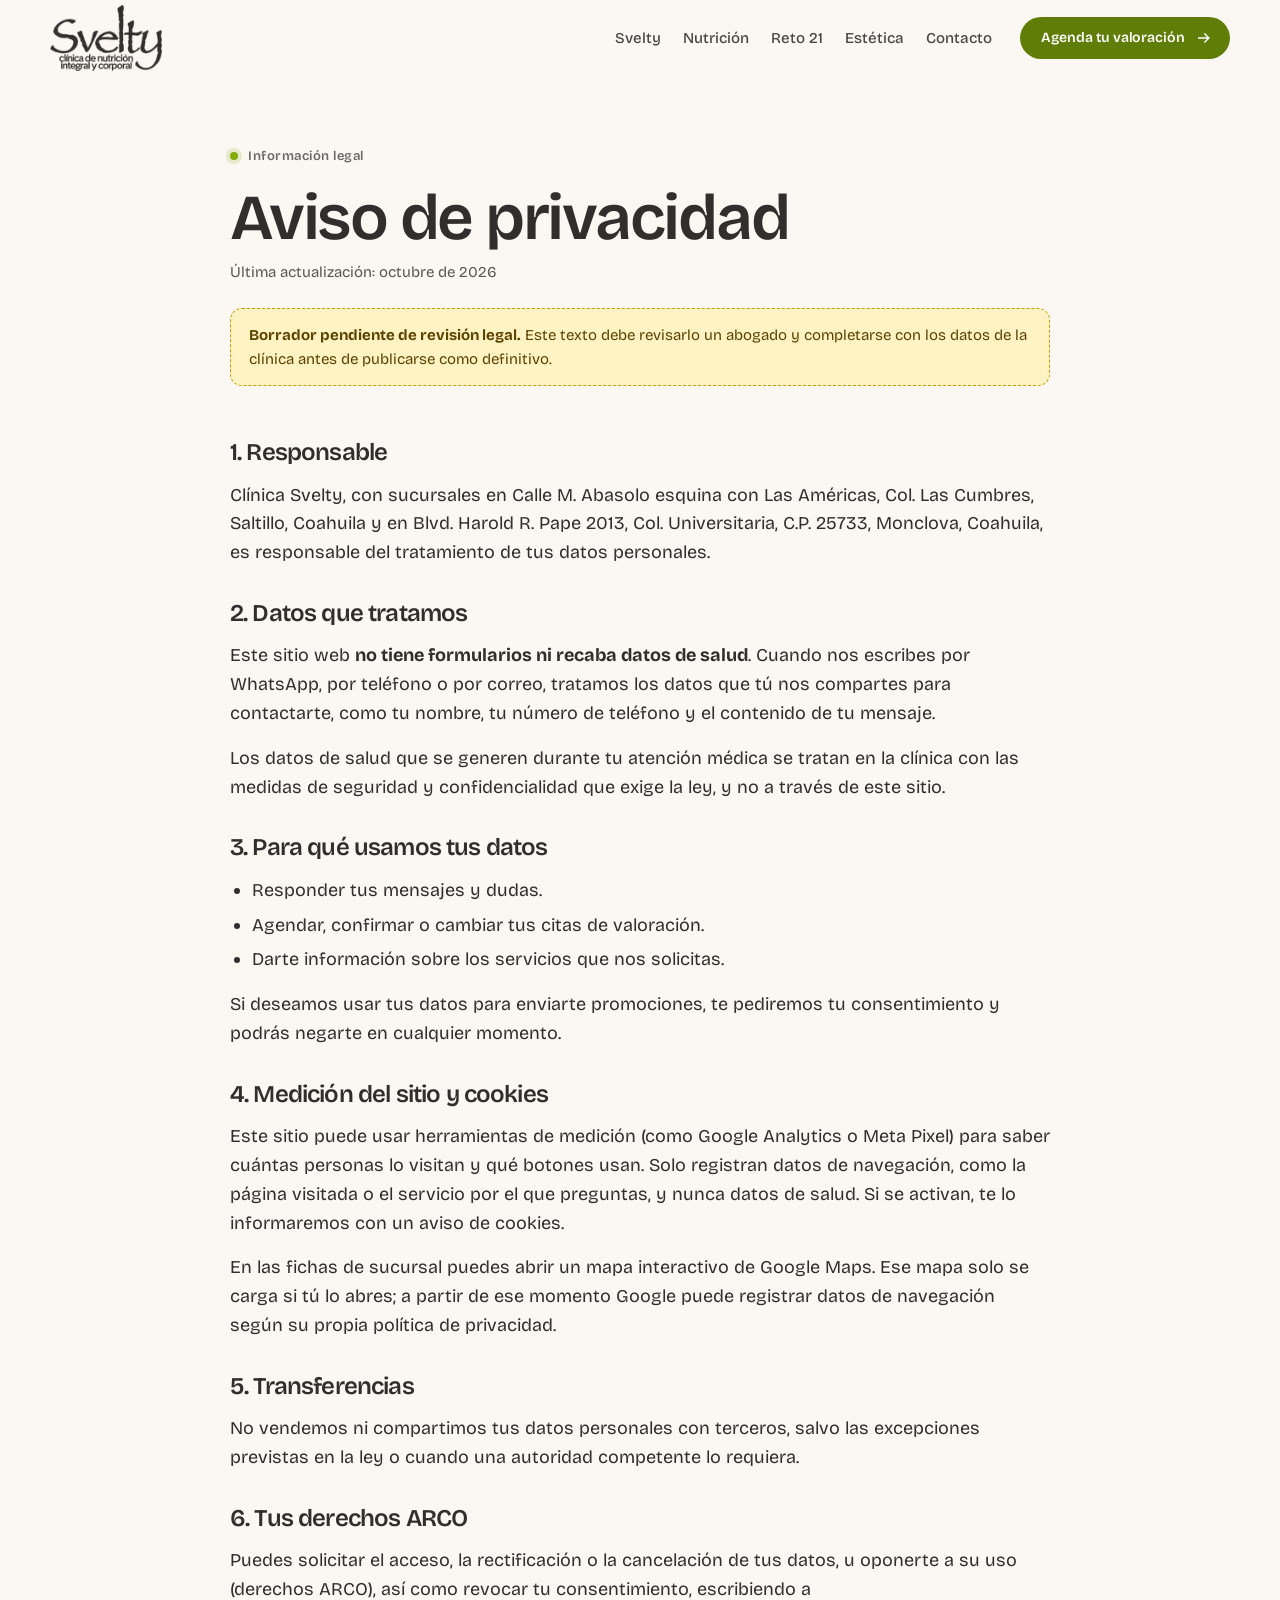
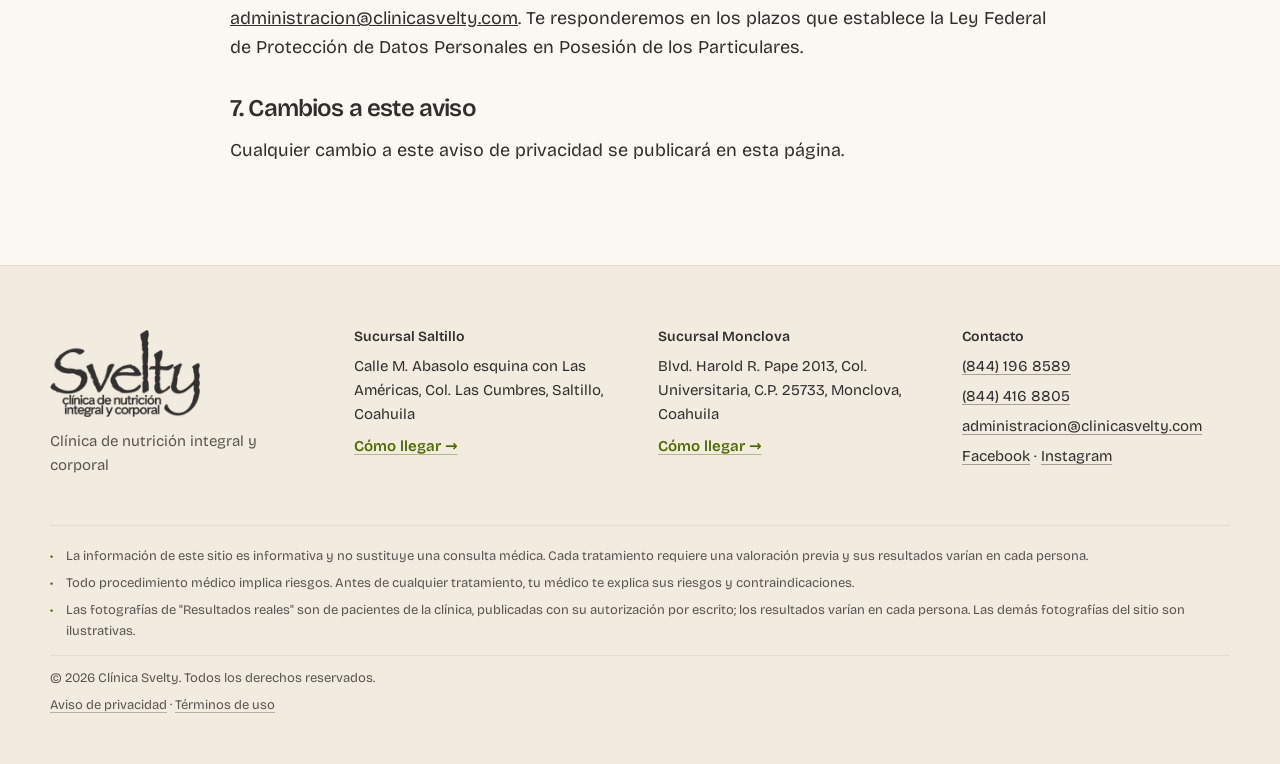
==== commit 3227f810: "Cambios de la clínica: Nutrición solo en Saltillo, InBody y bioscanner, Nutrición holística, teléfon" ====
--- a/aviso-de-privacidad/index.html
+++ b/aviso-de-privacidad/index.html
@@ -1,2 +1,2 @@
-<!DOCTYPE html><html lang="es-MX" data-astro-cid-hkbrpulz><head><meta charset="utf-8"><meta name="viewport" content="width=device-width, initial-scale=1, viewport-fit=cover"><title>Aviso de privacidad | Clínica Svelty</title><meta name="description" content="Aviso de privacidad de Clínica Svelty: qué datos personales tratamos, para qué y cómo ejercer tus derechos ARCO."><link rel="canonical" href="https://clinicasvelty.com/aviso-de-privacidad/"><meta name="theme-color" content="#FFFFFF"><link rel="icon" href="/favicon.png" type="image/png"><meta property="og:type" content="website"><meta property="og:locale" content="es_MX"><meta property="og:site_name" content="Clínica Svelty"><meta property="og:title" content="Aviso de privacidad | Clínica Svelty"><meta property="og:description" content="Aviso de privacidad de Clínica Svelty: qué datos personales tratamos, para qué y cómo ejercer tus derechos ARCO."><meta property="og:url" content="https://clinicasvelty.com/aviso-de-privacidad/"><script type="application/ld+json">[{"@context":"https://schema.org","@type":"MedicalClinic","name":"Clínica Svelty","url":"https://clinicasvelty.com/","telephone":"+528441968589","email":"administracion@clinicasvelty.com","sameAs":["https://www.facebook.com/Svelty-350867764945192","https://www.instagram.com/clinicasvelty/"],"department":[{"@type":"MedicalClinic","name":"Clínica Svelty Saltillo","address":{"@type":"PostalAddress","streetAddress":"Calle M. Abasolo esquina con Las Américas, Col. Las Cumbres, Saltillo, Coahuila","addressLocality":"Saltillo","addressRegion":"Coahuila","addressCountry":"MX"}},{"@type":"MedicalClinic","name":"Clínica Svelty Monclova","address":{"@type":"PostalAddress","streetAddress":"Blvd. Harold R. Pape 2013, Col. Universitaria, C.P. 25733, Monclova, Coahuila","addressLocality":"Monclova","addressRegion":"Coahuila","addressCountry":"MX"}}]}]</script><link rel="stylesheet" href="/recursos/Base.46URZQ3l.css"><style>.legal[data-astro-cid-sb6l2mzp]{max-width:820px;padding:140px 0 100px}.legal[data-astro-cid-sb6l2mzp] h1[data-astro-cid-sb6l2mzp]{color:var(--gris);margin-top:16px;font-size:clamp(38px,6vw,64px)}.legal-fecha[data-astro-cid-sb6l2mzp]{color:var(--tinta-suave);margin-top:10px;font-size:15px}.aviso-borrador[data-astro-cid-sb6l2mzp]{color:#5c4300;background:#fff3c4;border:1px dashed #c99a00;border-radius:12px;margin-top:24px;padding:14px 18px;font-size:15px}.legal-cuerpo[data-astro-cid-sb6l2mzp]{gap:16px;margin-top:36px;display:grid}.legal-cuerpo[data-astro-cid-sb6l2mzp] h2{color:var(--gris);margin-top:18px;font-size:24px}.legal-cuerpo[data-astro-cid-sb6l2mzp] ul{gap:6px;margin:0;padding-left:22px;display:grid}
-</style></head><body data-astro-cid-hkbrpulz><a class="saltar" href="#contenido" data-astro-cid-hkbrpulz>Saltar al contenido</a><header class="enc" data-encabezado data-astro-cid-ocp5e6q2><div class="enc-in contenedor" data-astro-cid-ocp5e6q2><a class="enc-logo" href="/" aria-label="Clínica Svelty, inicio" data-astro-cid-ocp5e6q2><img src="/recursos/logo-svelty-gris.DCzFsO-l_2iI584.webp" alt="Svelty, clínica de nutrición integral y corporal" loading="eager" data-astro-cid-ocp5e6q2="true" decoding="async" width="132" height="77"></a><nav class="enc-nav" aria-label="Principal" id="menu" data-astro-cid-ocp5e6q2><ul data-astro-cid-ocp5e6q2><li data-astro-cid-ocp5e6q2><a href="/" data-astro-cid-ocp5e6q2>Svelty</a></li><li data-astro-cid-ocp5e6q2><a href="/nutricion/" data-astro-cid-ocp5e6q2>Nutrición</a></li><li data-astro-cid-ocp5e6q2><a href="/reto-21/" data-astro-cid-ocp5e6q2>Reto 21</a></li><li data-astro-cid-ocp5e6q2><a href="/estetica/" data-astro-cid-ocp5e6q2>Estética</a></li><li data-astro-cid-ocp5e6q2><a href="/contacto/" data-astro-cid-ocp5e6q2>Contacto</a></li></ul><a class="btn btn-principal enc-cta" href="https://wa.me/528441968589?text=Hola%2C%20vengo%20del%20sitio%20web%20y%20me%20interesa%20*una%20valoraci%C3%B3n*." data-agenda="una valoración" target="_blank" rel="noopener">Agenda tu valoración<svg width="18" height="18" viewBox="0 0 24 24" aria-hidden="true"><path fill="currentColor" d="M13.2 5.3 19.9 12l-6.7 6.7-1.4-1.4 4.3-4.3H4v-2h12.1l-4.3-4.3z"></path></svg></a></nav><button class="enc-menu" aria-expanded="false" aria-controls="menu" data-menu data-astro-cid-ocp5e6q2><span class="sr-only" data-astro-cid-ocp5e6q2>Abrir menú</span><span data-astro-cid-ocp5e6q2></span><span data-astro-cid-ocp5e6q2></span></button></div></header><main id="contenido" data-astro-cid-hkbrpulz><article class="contenedor legal" data-astro-cid-sb6l2mzp><p class="etiqueta" data-astro-cid-sb6l2mzp>Información legal</p><h1 data-astro-cid-sb6l2mzp>Aviso de privacidad</h1><p class="legal-fecha" data-astro-cid-sb6l2mzp>Última actualización: octubre de 2026</p><div class="aviso-borrador" role="note" data-astro-cid-sb6l2mzp><b data-astro-cid-sb6l2mzp>Borrador pendiente de revisión legal.</b> Este texto debe revisarlo un abogado y completarse con los datos de la clínica antes de publicarse como definitivo.</div><div class="legal-cuerpo" data-astro-cid-sb6l2mzp><h2>1. Responsable</h2><p>Clínica Svelty, con sucursales en Calle M. Abasolo esquina con Las Américas, Col. Las Cumbres, Saltillo, Coahuila y en Blvd. Harold R. Pape 2013, Col. Universitaria, C.P. 25733, Monclova, Coahuila, es responsable del tratamiento de tus datos personales.</p><h2>2. Datos que tratamos</h2><p>Este sitio web <b>no tiene formularios ni recaba datos de salud</b>. Cuando nos escribes por WhatsApp, por teléfono o por correo, tratamos los datos que tú nos compartes para contactarte, como tu nombre, tu número de teléfono y el contenido de tu mensaje.</p><p>Los datos de salud que se generen durante tu atención médica se tratan en la clínica con las medidas de seguridad y confidencialidad que exige la ley, y no a través de este sitio.</p><h2>3. Para qué usamos tus datos</h2><ul><li>Responder tus mensajes y dudas.</li><li>Agendar, confirmar o cambiar tus citas de valoración.</li><li>Darte información sobre los servicios que nos solicitas.</li></ul><p>Si deseamos usar tus datos para enviarte promociones, te pediremos tu consentimiento y podrás negarte en cualquier momento.</p><h2>4. Medición del sitio y cookies</h2><p>Este sitio puede usar herramientas de medición (como Google Analytics o Meta Pixel) para saber cuántas personas lo visitan y qué botones usan. Solo registran datos de navegación, como la página visitada o el servicio por el que preguntas, y nunca datos de salud. Si se activan, te lo informaremos con un aviso de cookies.</p><p>En las fichas de sucursal puedes abrir un mapa interactivo de Google Maps. Ese mapa solo se carga si tú lo abres; a partir de ese momento Google puede registrar datos de navegación según su propia política de privacidad.</p><h2>5. Transferencias</h2><p>No vendemos ni compartimos tus datos personales con terceros, salvo las excepciones previstas en la ley o cuando una autoridad competente lo requiera.</p><h2>6. Tus derechos ARCO</h2><p>Puedes solicitar el acceso, la rectificación o la cancelación de tus datos, u oponerte a su uso (derechos ARCO), así como revocar tu consentimiento, escribiendo a <a href="mailto:administracion@clinicasvelty.com">administracion@clinicasvelty.com</a>. Te responderemos en los plazos que establece la Ley Federal de Protección de Datos Personales en Posesión de los Particulares.</p><h2>7. Cambios a este aviso</h2><p>Cualquier cambio a este aviso de privacidad se publicará en esta página.</p></div></article></main><svg class="onda" viewBox="0 0 1440 90" preserveAspectRatio="none" aria-hidden="true" style="background:var(--crema);"><path data-onda fill="var(--sobre-bloque)" d="M0,52 C180,18 360,10 540,34 C720,58 900,86 1080,70 C1260,54 1350,30 1440,40 L1440,90 L0,90 Z"></path></svg><footer class="pie" data-astro-cid-kb2vq6wp><div class="contenedor pie-in" data-astro-cid-kb2vq6wp><div data-astro-cid-kb2vq6wp><img src="/recursos/logo-svelty-gris.DCzFsO-l_Z27Skq0.webp" alt="Svelty, clínica de nutrición integral y corporal" data-astro-cid-kb2vq6wp="true" loading="lazy" decoding="async" width="170" height="99"><p class="pie-lema" data-astro-cid-kb2vq6wp>Clínica de nutrición integral y corporal</p></div><div data-astro-cid-kb2vq6wp><h2 class="pie-t" data-astro-cid-kb2vq6wp>Sucursal Saltillo</h2><p data-astro-cid-kb2vq6wp>Calle M. Abasolo esquina con Las Américas, Col. Las Cumbres, Saltillo, Coahuila</p><a class="pie-link" href="https://maps.app.goo.gl/13cggZ9k2c9Fe6LT8" target="_blank" rel="noopener" data-astro-cid-kb2vq6wp>Cómo llegar →</a></div><div data-astro-cid-kb2vq6wp><h2 class="pie-t" data-astro-cid-kb2vq6wp>Sucursal Monclova</h2><p data-astro-cid-kb2vq6wp>Blvd. Harold R. Pape 2013, Col. Universitaria, C.P. 25733, Monclova, Coahuila</p><a class="pie-link" href="https://maps.app.goo.gl/FGy2EjU2qz5gVu4L8" target="_blank" rel="noopener" data-astro-cid-kb2vq6wp>Cómo llegar →</a></div><div data-astro-cid-kb2vq6wp><h2 class="pie-t" data-astro-cid-kb2vq6wp>Contacto</h2><ul class="pie-lista" data-astro-cid-kb2vq6wp><li data-astro-cid-kb2vq6wp><a href="tel:+528441968589" data-astro-cid-kb2vq6wp>(844) 196 8589</a></li><li data-astro-cid-kb2vq6wp><a href="tel:4168805" data-astro-cid-kb2vq6wp>416 8805</a></li><li data-astro-cid-kb2vq6wp><a href="mailto:administracion@clinicasvelty.com" data-astro-cid-kb2vq6wp>administracion@clinicasvelty.com</a></li><li data-astro-cid-kb2vq6wp><a href="https://www.facebook.com/Svelty-350867764945192" target="_blank" rel="noopener" data-astro-cid-kb2vq6wp>Facebook</a> · <a href="https://www.instagram.com/clinicasvelty/" target="_blank" rel="noopener" data-astro-cid-kb2vq6wp>Instagram</a></li></ul></div></div><div class="contenedor pie-legal" data-astro-cid-kb2vq6wp><!-- Leyendas sanitarias (Reglamento de la LGS en Materia de Publicidad, arts. 7, 9, 64 y 65). --><ul class="pie-avisos" data-astro-cid-kb2vq6wp><li data-astro-cid-kb2vq6wp>La información de este sitio es informativa y no sustituye una consulta médica. Cada tratamiento requiere una valoración previa y sus resultados varían en cada persona.</li><li data-astro-cid-kb2vq6wp>Todo procedimiento médico implica riesgos. Antes de cualquier tratamiento, tu médico te explica sus riesgos y contraindicaciones.</li><li data-astro-cid-kb2vq6wp>Las fotografías de "Resultados reales" son de pacientes de la clínica, publicadas con su autorización por escrito; los resultados varían en cada persona. Las demás fotografías del sitio son ilustrativas.</li></ul><p data-astro-cid-kb2vq6wp>© 2026 Clínica Svelty. Todos los derechos reservados.</p><p data-astro-cid-kb2vq6wp><a href="/aviso-de-privacidad/" data-astro-cid-kb2vq6wp>Aviso de privacidad</a> · <a href="/terminos/" data-astro-cid-kb2vq6wp>Términos de uso</a></p></div></footer><a class="wa" href="https://wa.me/528441968589?text=Hola%2C%20vengo%20del%20sitio%20web%20y%20me%20interesa%20*una%20valoraci%C3%B3n*." data-agenda="una valoración" target="_blank" rel="noopener" data-astro-cid-ic3vkkfi><svg width="26" height="26" viewBox="0 0 24 24" aria-hidden="true" data-astro-cid-ic3vkkfi><path fill="currentColor" d="M12 2a10 10 0 0 0-8.6 15.1L2 22l5-1.3A10 10 0 1 0 12 2Zm0 18.2a8.2 8.2 0 0 1-4.2-1.1l-.3-.2-3 .8.8-2.9-.2-.3A8.2 8.2 0 1 1 12 20.2Zm4.5-6.1c-.2-.1-1.5-.7-1.7-.8-.2-.1-.4-.1-.6.1l-.8 1c-.1.2-.3.2-.5.1a6.7 6.7 0 0 1-3.3-2.9c-.3-.4.2-.4.7-1.4.1-.2 0-.3 0-.4l-.8-1.8c-.2-.5-.4-.4-.6-.4h-.5a1 1 0 0 0-.7.3 3 3 0 0 0-.9 2.2 5.2 5.2 0 0 0 1.1 2.7 11.8 11.8 0 0 0 4.5 4c1.7.7 2.3.8 3.2.6.5-.1 1.5-.6 1.7-1.2.2-.6.2-1.1.2-1.2-.1-.1-.3-.2-.5-.3Z" data-astro-cid-ic3vkkfi></path></svg><span data-astro-cid-ic3vkkfi>Agenda tu valoración</span></a><dialog class="sel" data-selector aria-labelledby="sel-t" data-astro-cid-7jrd67i7><form method="dialog" class="sel-in" data-astro-cid-7jrd67i7><p class="etiqueta" data-astro-cid-7jrd67i7>Agenda tu valoración</p><h2 id="sel-t" data-astro-cid-7jrd67i7>¿En qué sucursal te queda mejor?</h2><p class="sel-serv" data-sel-servicio data-astro-cid-7jrd67i7></p><div class="sel-ops" data-astro-cid-7jrd67i7><button class="sel-op" value="Saltillo" data-astro-cid-7jrd67i7><b data-astro-cid-7jrd67i7>Saltillo</b><span data-astro-cid-7jrd67i7>Calle M. Abasolo esquina con Las Américas, Col. Las Cumbres, Saltillo, Coahuila</span></button><button class="sel-op" value="Monclova" data-astro-cid-7jrd67i7><b data-astro-cid-7jrd67i7>Monclova</b><span data-astro-cid-7jrd67i7>Blvd. Harold R. Pape 2013, Col. Universitaria, C.P. 25733, Monclova, Coahuila</span></button><button class="sel-op sel-op-nose" value="nose" data-astro-cid-7jrd67i7>Aún no sé</button></div><p class="sel-priv" data-astro-cid-7jrd67i7>Se abrirá WhatsApp para platicar con la clínica. No compartas datos de salud por ese medio; los revisamos en consulta. Consulta nuestro <a href="/aviso-de-privacidad/" data-astro-cid-7jrd67i7>Aviso de privacidad</a>.</p><button class="sel-cerrar" value="cancelar" aria-label="Cerrar" data-astro-cid-7jrd67i7>×</button></form></dialog><script type="module">var e={nombre:`Clínica Svelty`,lema:`Clínica de nutrición integral y corporal`,whatsapp:`528441968589`,telefonos:[`(844) 196 8589`,`416 8805`],correo:`administracion@clinicasvelty.com`,redes:{facebook:`https://www.facebook.com/Svelty-350867764945192`,instagram:`https://www.instagram.com/clinicasvelty/`},cofepris:null,sucursales:[{id:`saltillo`,nombre:`Saltillo`,direccion:`Calle M. Abasolo esquina con Las Américas, Col. Las Cumbres, Saltillo, Coahuila`,horario:null,maps:`https://maps.app.goo.gl/13cggZ9k2c9Fe6LT8`},{id:`monclova`,nombre:`Monclova`,direccion:`Blvd. Harold R. Pape 2013, Col. Universitaria, C.P. 25733, Monclova, Coahuila`,horario:null,maps:`https://maps.app.goo.gl/FGy2EjU2qz5gVu4L8`}],menu:[{texto:`Svelty`,ruta:``,listo:!0},{texto:`Nutrición`,ruta:`nutricion/`,listo:!0},{texto:`Reto 21`,ruta:`reto-21/`,listo:!0},{texto:`Estética`,ruta:`estetica/`,listo:!0},{texto:`Contacto`,ruta:`contacto/`,listo:!0}]};function t(t,n){let r=`Hola, vengo del sitio web`;return t&&(r+=` y me interesa *${t}*`),n&&(r+=` en la sucursal *${n}*`),`https://wa.me/${e.whatsapp}?text=${encodeURIComponent(r+`.`)}`}var n=document.querySelector(`[data-selector]`),r=n.querySelector(`[data-sel-servicio]`),i=``;function a(e,t){let n=window;n.dataLayer?.push({event:`whatsapp_click`,servicio:e,sucursal:t||`sin elegir`}),n.fbq?.(`trackCustom`,`WhatsApp`,{servicio:e,sucursal:t||`sin elegir`})}document.addEventListener(`click`,e=>{let t=e.target.closest(`[data-wa-directo]`);if(t){a(t.dataset.waDirecto||``,t.dataset.sucursal||``);return}let o=e.target.closest(`[data-agenda]`);o&&typeof n.showModal==`function`&&(e.preventDefault(),i=o.dataset.agenda||``,r.textContent=i?`Te interesa ${i}.`:``,n.showModal())}),n.querySelectorAll(`.sel-op`).forEach(e=>e.addEventListener(`click`,()=>{let n=e.value===`nose`?``:e.value;a(i,n),window.open(t(i,n||void 0),`_blank`,`noopener`)})),n.addEventListener(`click`,e=>{e.target===n&&n.close(`cancelar`)});</script><script type="module" src="/recursos/Base.astro_astro_type_script_index_0_lang.Cf61lNgS.js"></script></body></html>+<!DOCTYPE html><html lang="es-MX" data-astro-cid-hkbrpulz><head><meta charset="utf-8"><meta name="viewport" content="width=device-width, initial-scale=1, viewport-fit=cover"><title>Aviso de privacidad | Clínica Svelty</title><meta name="description" content="Aviso de privacidad de Clínica Svelty: qué datos personales tratamos, para qué y cómo ejercer tus derechos ARCO."><link rel="canonical" href="https://clinicasvelty.com/aviso-de-privacidad/"><meta name="theme-color" content="#FFFFFF"><link rel="icon" href="/favicon.png" type="image/png"><meta property="og:type" content="website"><meta property="og:locale" content="es_MX"><meta property="og:site_name" content="Clínica Svelty"><meta property="og:title" content="Aviso de privacidad | Clínica Svelty"><meta property="og:description" content="Aviso de privacidad de Clínica Svelty: qué datos personales tratamos, para qué y cómo ejercer tus derechos ARCO."><meta property="og:url" content="https://clinicasvelty.com/aviso-de-privacidad/"><meta property="og:image" content="https://clinicasvelty.com/og-svelty.jpg"><meta property="og:image:secure_url" content="https://clinicasvelty.com/og-svelty.jpg"><meta property="og:image:type" content="image/jpeg"><meta property="og:image:width" content="1200"><meta property="og:image:height" content="630"><meta property="og:image:alt" content="Clínica Svelty: nutrición, bariatría y medicina estética en Saltillo y Monclova"><meta name="twitter:card" content="summary_large_image"><meta name="twitter:image" content="https://clinicasvelty.com/og-svelty.jpg"><script type="application/ld+json">[{"@context":"https://schema.org","@type":"MedicalClinic","name":"Clínica Svelty","url":"https://clinicasvelty.com/","telephone":"+528441968589","email":"administracion@clinicasvelty.com","sameAs":["https://www.facebook.com/Svelty-350867764945192","https://www.instagram.com/clinicasvelty/"],"department":[{"@type":"MedicalClinic","name":"Clínica Svelty Saltillo","address":{"@type":"PostalAddress","streetAddress":"Calle M. Abasolo esquina con Las Américas, Col. Las Cumbres, Saltillo, Coahuila","addressLocality":"Saltillo","addressRegion":"Coahuila","addressCountry":"MX"}},{"@type":"MedicalClinic","name":"Clínica Svelty Monclova","address":{"@type":"PostalAddress","streetAddress":"Blvd. Harold R. Pape 2013, Col. Universitaria, C.P. 25733, Monclova, Coahuila","addressLocality":"Monclova","addressRegion":"Coahuila","addressCountry":"MX"}}]}]</script><link rel="stylesheet" href="/recursos/Base.Cww08UjZ.css"><style>.legal[data-astro-cid-sb6l2mzp]{max-width:820px;padding:140px 0 100px}.legal[data-astro-cid-sb6l2mzp] h1[data-astro-cid-sb6l2mzp]{color:var(--gris);margin-top:16px;font-size:clamp(38px,6vw,64px)}.legal-fecha[data-astro-cid-sb6l2mzp]{color:var(--tinta-suave);margin-top:10px;font-size:15px}.aviso-borrador[data-astro-cid-sb6l2mzp]{color:#5c4300;background:#fff3c4;border:1px dashed #c99a00;border-radius:12px;margin-top:24px;padding:14px 18px;font-size:15px}.legal-cuerpo[data-astro-cid-sb6l2mzp]{gap:16px;margin-top:36px;display:grid}.legal-cuerpo[data-astro-cid-sb6l2mzp] h2{color:var(--gris);margin-top:18px;font-size:24px}.legal-cuerpo[data-astro-cid-sb6l2mzp] ul{gap:6px;margin:0;padding-left:22px;display:grid}
+</style></head><body data-astro-cid-hkbrpulz><a class="saltar" href="#contenido" data-astro-cid-hkbrpulz>Saltar al contenido</a><header class="enc" data-encabezado data-astro-cid-ocp5e6q2><div class="enc-in contenedor" data-astro-cid-ocp5e6q2><a class="enc-logo" href="/" aria-label="Clínica Svelty, inicio" data-astro-cid-ocp5e6q2><img src="/recursos/logo-svelty-gris.DCzFsO-l_2iI584.webp" alt="Svelty, clínica de nutrición integral y corporal" loading="eager" data-astro-cid-ocp5e6q2="true" decoding="async" width="132" height="77"></a><nav class="enc-nav" aria-label="Principal" id="menu" data-astro-cid-ocp5e6q2><ul data-astro-cid-ocp5e6q2><li data-astro-cid-ocp5e6q2><a href="/" data-astro-cid-ocp5e6q2>Svelty</a></li><li data-astro-cid-ocp5e6q2><a href="/nutricion/" data-astro-cid-ocp5e6q2>Nutrición</a></li><li data-astro-cid-ocp5e6q2><a href="/reto-21/" data-astro-cid-ocp5e6q2>Reto 21</a></li><li data-astro-cid-ocp5e6q2><a href="/estetica/" data-astro-cid-ocp5e6q2>Estética</a></li><li data-astro-cid-ocp5e6q2><a href="/contacto/" data-astro-cid-ocp5e6q2>Contacto</a></li></ul><a class="btn btn-principal enc-cta" href="https://wa.me/528441968589?text=Hola%2C%20vengo%20del%20sitio%20web%20y%20me%20interesa%20*una%20valoraci%C3%B3n*." data-agenda="una valoración" target="_blank" rel="noopener">Agenda tu valoración<svg width="18" height="18" viewBox="0 0 24 24" aria-hidden="true"><path fill="currentColor" d="M13.2 5.3 19.9 12l-6.7 6.7-1.4-1.4 4.3-4.3H4v-2h12.1l-4.3-4.3z"></path></svg></a></nav><button class="enc-menu" aria-expanded="false" aria-controls="menu" data-menu data-astro-cid-ocp5e6q2><span class="sr-only" data-astro-cid-ocp5e6q2>Abrir menú</span><span data-astro-cid-ocp5e6q2></span><span data-astro-cid-ocp5e6q2></span></button></div></header><main id="contenido" data-astro-cid-hkbrpulz><article class="contenedor legal" data-astro-cid-sb6l2mzp><p class="etiqueta" data-astro-cid-sb6l2mzp>Información legal</p><h1 data-astro-cid-sb6l2mzp>Aviso de privacidad</h1><p class="legal-fecha" data-astro-cid-sb6l2mzp>Última actualización: octubre de 2026</p><div class="aviso-borrador" role="note" data-astro-cid-sb6l2mzp><b data-astro-cid-sb6l2mzp>Borrador pendiente de revisión legal.</b> Este texto debe revisarlo un abogado y completarse con los datos de la clínica antes de publicarse como definitivo.</div><div class="legal-cuerpo" data-astro-cid-sb6l2mzp><h2>1. Responsable</h2><p>Clínica Svelty, con sucursales en Calle M. Abasolo esquina con Las Américas, Col. Las Cumbres, Saltillo, Coahuila y en Blvd. Harold R. Pape 2013, Col. Universitaria, C.P. 25733, Monclova, Coahuila, es responsable del tratamiento de tus datos personales.</p><h2>2. Datos que tratamos</h2><p>Este sitio web <b>no tiene formularios ni recaba datos de salud</b>. Cuando nos escribes por WhatsApp, por teléfono o por correo, tratamos los datos que tú nos compartes para contactarte, como tu nombre, tu número de teléfono y el contenido de tu mensaje.</p><p>Los datos de salud que se generen durante tu atención médica se tratan en la clínica con las medidas de seguridad y confidencialidad que exige la ley, y no a través de este sitio.</p><h2>3. Para qué usamos tus datos</h2><ul><li>Responder tus mensajes y dudas.</li><li>Agendar, confirmar o cambiar tus citas de valoración.</li><li>Darte información sobre los servicios que nos solicitas.</li></ul><p>Si deseamos usar tus datos para enviarte promociones, te pediremos tu consentimiento y podrás negarte en cualquier momento.</p><h2>4. Medición del sitio y cookies</h2><p>Este sitio puede usar herramientas de medición (como Google Analytics o Meta Pixel) para saber cuántas personas lo visitan y qué botones usan. Solo registran datos de navegación, como la página visitada o el servicio por el que preguntas, y nunca datos de salud. Si se activan, te lo informaremos con un aviso de cookies.</p><p>En las fichas de sucursal puedes abrir un mapa interactivo de Google Maps. Ese mapa solo se carga si tú lo abres; a partir de ese momento Google puede registrar datos de navegación según su propia política de privacidad.</p><h2>5. Transferencias</h2><p>No vendemos ni compartimos tus datos personales con terceros, salvo las excepciones previstas en la ley o cuando una autoridad competente lo requiera.</p><h2>6. Tus derechos ARCO</h2><p>Puedes solicitar el acceso, la rectificación o la cancelación de tus datos, u oponerte a su uso (derechos ARCO), así como revocar tu consentimiento, escribiendo a <a href="mailto:administracion@clinicasvelty.com">administracion@clinicasvelty.com</a>. Te responderemos en los plazos que establece la Ley Federal de Protección de Datos Personales en Posesión de los Particulares.</p><h2>7. Cambios a este aviso</h2><p>Cualquier cambio a este aviso de privacidad se publicará en esta página.</p></div></article></main><svg class="onda" viewBox="0 0 1440 90" preserveAspectRatio="none" aria-hidden="true" style="background:var(--crema);"><path data-onda fill="var(--sobre-bloque)" d="M0,52 C180,18 360,10 540,34 C720,58 900,86 1080,70 C1260,54 1350,30 1440,40 L1440,90 L0,90 Z"></path></svg><footer class="pie" data-astro-cid-kb2vq6wp><div class="contenedor pie-in" data-astro-cid-kb2vq6wp><div data-astro-cid-kb2vq6wp><img src="/recursos/logo-svelty-gris.DCzFsO-l_Z27Skq0.webp" alt="Svelty, clínica de nutrición integral y corporal" data-astro-cid-kb2vq6wp="true" loading="lazy" decoding="async" width="170" height="99"><p class="pie-lema" data-astro-cid-kb2vq6wp>Clínica de nutrición integral y corporal</p></div><div data-astro-cid-kb2vq6wp><h2 class="pie-t" data-astro-cid-kb2vq6wp>Sucursal Saltillo</h2><p data-astro-cid-kb2vq6wp>Calle M. Abasolo esquina con Las Américas, Col. Las Cumbres, Saltillo, Coahuila</p><a class="pie-link" href="https://maps.app.goo.gl/13cggZ9k2c9Fe6LT8" target="_blank" rel="noopener" data-astro-cid-kb2vq6wp>Cómo llegar →</a></div><div data-astro-cid-kb2vq6wp><h2 class="pie-t" data-astro-cid-kb2vq6wp>Sucursal Monclova</h2><p data-astro-cid-kb2vq6wp>Blvd. Harold R. Pape 2013, Col. Universitaria, C.P. 25733, Monclova, Coahuila</p><a class="pie-link" href="https://maps.app.goo.gl/FGy2EjU2qz5gVu4L8" target="_blank" rel="noopener" data-astro-cid-kb2vq6wp>Cómo llegar →</a></div><div data-astro-cid-kb2vq6wp><h2 class="pie-t" data-astro-cid-kb2vq6wp>Contacto</h2><ul class="pie-lista" data-astro-cid-kb2vq6wp><li data-astro-cid-kb2vq6wp><a href="tel:+528441968589" data-astro-cid-kb2vq6wp>(844) 196 8589</a></li><li data-astro-cid-kb2vq6wp><a href="tel:+528444168805" data-astro-cid-kb2vq6wp>(844) 416 8805</a></li><li data-astro-cid-kb2vq6wp><a href="mailto:administracion@clinicasvelty.com" data-astro-cid-kb2vq6wp>administracion@clinicasvelty.com</a></li><li data-astro-cid-kb2vq6wp><a href="https://www.facebook.com/Svelty-350867764945192" target="_blank" rel="noopener" data-astro-cid-kb2vq6wp>Facebook</a> · <a href="https://www.instagram.com/clinicasvelty/" target="_blank" rel="noopener" data-astro-cid-kb2vq6wp>Instagram</a></li></ul></div></div><div class="contenedor pie-legal" data-astro-cid-kb2vq6wp><!-- Leyendas sanitarias (Reglamento de la LGS en Materia de Publicidad, arts. 7, 9, 64 y 65). --><ul class="pie-avisos" data-astro-cid-kb2vq6wp><li data-astro-cid-kb2vq6wp>La información de este sitio es informativa y no sustituye una consulta médica. Cada tratamiento requiere una valoración previa y sus resultados varían en cada persona.</li><li data-astro-cid-kb2vq6wp>Todo procedimiento médico implica riesgos. Antes de cualquier tratamiento, tu médico te explica sus riesgos y contraindicaciones.</li><li data-astro-cid-kb2vq6wp>Las fotografías de "Resultados reales" son de pacientes de la clínica, publicadas con su autorización por escrito; los resultados varían en cada persona. Las demás fotografías del sitio son ilustrativas.</li></ul><p data-astro-cid-kb2vq6wp>© 2026 Clínica Svelty. Todos los derechos reservados.</p><p data-astro-cid-kb2vq6wp><a href="/aviso-de-privacidad/" data-astro-cid-kb2vq6wp>Aviso de privacidad</a> · <a href="/terminos/" data-astro-cid-kb2vq6wp>Términos de uso</a></p></div></footer><a class="wa" href="https://wa.me/528441968589?text=Hola%2C%20vengo%20del%20sitio%20web%20y%20me%20interesa%20*una%20valoraci%C3%B3n*." data-agenda="una valoración" target="_blank" rel="noopener" data-astro-cid-ic3vkkfi><svg width="26" height="26" viewBox="0 0 24 24" aria-hidden="true" data-astro-cid-ic3vkkfi><path fill="currentColor" d="M12 2a10 10 0 0 0-8.6 15.1L2 22l5-1.3A10 10 0 1 0 12 2Zm0 18.2a8.2 8.2 0 0 1-4.2-1.1l-.3-.2-3 .8.8-2.9-.2-.3A8.2 8.2 0 1 1 12 20.2Zm4.5-6.1c-.2-.1-1.5-.7-1.7-.8-.2-.1-.4-.1-.6.1l-.8 1c-.1.2-.3.2-.5.1a6.7 6.7 0 0 1-3.3-2.9c-.3-.4.2-.4.7-1.4.1-.2 0-.3 0-.4l-.8-1.8c-.2-.5-.4-.4-.6-.4h-.5a1 1 0 0 0-.7.3 3 3 0 0 0-.9 2.2 5.2 5.2 0 0 0 1.1 2.7 11.8 11.8 0 0 0 4.5 4c1.7.7 2.3.8 3.2.6.5-.1 1.5-.6 1.7-1.2.2-.6.2-1.1.2-1.2-.1-.1-.3-.2-.5-.3Z" data-astro-cid-ic3vkkfi></path></svg><span data-astro-cid-ic3vkkfi>Agenda tu valoración</span></a><dialog class="sel" data-selector aria-labelledby="sel-t" data-astro-cid-7jrd67i7><form method="dialog" class="sel-in" data-astro-cid-7jrd67i7><p class="etiqueta" data-astro-cid-7jrd67i7>Agenda tu valoración</p><h2 id="sel-t" data-astro-cid-7jrd67i7>¿En qué sucursal te queda mejor?</h2><p class="sel-serv" data-sel-servicio data-astro-cid-7jrd67i7></p><div class="sel-ops" data-astro-cid-7jrd67i7><button class="sel-op" value="Saltillo" data-areas="nutricion estetica" data-astro-cid-7jrd67i7><b data-astro-cid-7jrd67i7>Saltillo</b><span data-astro-cid-7jrd67i7>Calle M. Abasolo esquina con Las Américas, Col. Las Cumbres, Saltillo, Coahuila</span></button><button class="sel-op" value="Monclova" data-areas="estetica" data-astro-cid-7jrd67i7><b data-astro-cid-7jrd67i7>Monclova</b><span data-astro-cid-7jrd67i7>Blvd. Harold R. Pape 2013, Col. Universitaria, C.P. 25733, Monclova, Coahuila</span></button><button class="sel-op sel-op-nose" value="nose" data-astro-cid-7jrd67i7>Aún no sé</button></div><p class="sel-priv" data-astro-cid-7jrd67i7>Se abrirá WhatsApp para platicar con la clínica. No compartas datos de salud por ese medio; los revisamos en consulta. Consulta nuestro <a href="/aviso-de-privacidad/" data-astro-cid-7jrd67i7>Aviso de privacidad</a>.</p><button class="sel-cerrar" value="cancelar" aria-label="Cerrar" data-astro-cid-7jrd67i7>×</button></form></dialog><script type="module">var e={nombre:`Clínica Svelty`,lema:`Clínica de nutrición integral y corporal`,whatsapp:`528441968589`,telefonos:[`(844) 196 8589`,`(844) 416 8805`],correo:`administracion@clinicasvelty.com`,redes:{facebook:`https://www.facebook.com/Svelty-350867764945192`,instagram:`https://www.instagram.com/clinicasvelty/`},cofepris:null,sucursales:[{id:`saltillo`,nombre:`Saltillo`,direccion:`Calle M. Abasolo esquina con Las Américas, Col. Las Cumbres, Saltillo, Coahuila`,horario:null,maps:`https://maps.app.goo.gl/13cggZ9k2c9Fe6LT8`,telefono:`(844) 416 8805`,areas:[`nutricion`,`estetica`]},{id:`monclova`,nombre:`Monclova`,direccion:`Blvd. Harold R. Pape 2013, Col. Universitaria, C.P. 25733, Monclova, Coahuila`,horario:null,maps:`https://maps.app.goo.gl/FGy2EjU2qz5gVu4L8`,areas:[`estetica`]}],menu:[{texto:`Svelty`,ruta:``,listo:!0},{texto:`Nutrición`,ruta:`nutricion/`,listo:!0},{texto:`Reto 21`,ruta:`reto-21/`,listo:!0},{texto:`Estética`,ruta:`estetica/`,listo:!0},{texto:`Contacto`,ruta:`contacto/`,listo:!0}]};function t(t,n){let r=`Hola, vengo del sitio web`;return t&&(r+=` y me interesa *${t}*`),n&&(r+=` en la sucursal *${n}*`),`https://wa.me/${e.whatsapp}?text=${encodeURIComponent(r+`.`)}`}var n=document.querySelector(`[data-selector]`),r=n.querySelector(`[data-sel-servicio]`),i=n.querySelector(`#sel-t`),a=``;function o(e,t){let n=window;n.dataLayer?.push({event:`whatsapp_click`,servicio:e,sucursal:t||`sin elegir`}),n.fbq?.(`trackCustom`,`WhatsApp`,{servicio:e,sucursal:t||`sin elegir`})}document.addEventListener(`click`,e=>{let t=e.target.closest(`[data-wa-directo]`);if(t){o(t.dataset.waDirecto||``,t.dataset.sucursal||``);return}let s=e.target.closest(`[data-agenda]`);if(!s||typeof n.showModal!=`function`)return;e.preventDefault(),a=s.dataset.agenda||``,r.textContent=a?`Te interesa ${a}.`:``;let c=s.dataset.area||document.body.dataset.area||``,l=[...n.querySelectorAll(`.sel-op:not(.sel-op-nose)`)];l.forEach(e=>{e.hidden=!!c&&!(e.dataset.areas||``).split(` `).includes(c)});let u=l.filter(e=>!e.hidden),d=u.length===1;n.querySelector(`.sel-op-nose`).hidden=d,i.textContent=d?`Te atendemos en ${u[0].value}`:`¿En qué sucursal te queda mejor?`,n.showModal()}),n.querySelectorAll(`.sel-op`).forEach(e=>e.addEventListener(`click`,()=>{let n=e.value===`nose`?``:e.value;o(a,n),window.open(t(a,n||void 0),`_blank`,`noopener`)})),n.addEventListener(`click`,e=>{e.target===n&&n.close(`cancelar`)});</script><script type="module" src="/recursos/Base.astro_astro_type_script_index_0_lang.Cf61lNgS.js"></script></body></html>
--- a/recursos/Base.Cww08UjZ.css
+++ b/recursos/Base.Cww08UjZ.css
@@ -0,0 +1 @@
+@font-face{font-family:Bricolage Grotesque Variable;font-style:normal;font-display:swap;font-weight:200 800;src:url(/recursos/bricolage-grotesque-vietnamese-wght-normal.BUzh504Q.woff2)format("woff2-variations");unicode-range:U+102-103,U+110-111,U+128-129,U+168-169,U+1A0-1A1,U+1AF-1B0,U+300-301,U+303-304,U+308-309,U+323,U+329,U+1EA0-1EF9,U+20AB}@font-face{font-family:Bricolage Grotesque Variable;font-style:normal;font-display:swap;font-weight:200 800;src:url(/recursos/bricolage-grotesque-latin-ext-wght-normal.CcLUaPy7.woff2)format("woff2-variations");unicode-range:U+100-2BA,U+2BD-2C5,U+2C7-2CC,U+2CE-2D7,U+2DD-2FF,U+304,U+308,U+329,U+1D00-1DBF,U+1E00-1E9F,U+1EF2-1EFF,U+2020,U+20A0-20AB,U+20AD-20C0,U+2113,U+2C60-2C7F,U+A720-A7FF}@font-face{font-family:Bricolage Grotesque Variable;font-style:normal;font-display:swap;font-weight:200 800;src:url(/recursos/bricolage-grotesque-latin-wght-normal.DLoelf7F.woff2)format("woff2-variations");unicode-range:U+??,U+131,U+152-153,U+2BB-2BC,U+2C6,U+2DA,U+2DC,U+304,U+308,U+329,U+2000-206F,U+20AC,U+2122,U+2191,U+2193,U+2212,U+2215,U+FEFF,U+FFFD}:root{--verde:#82aa09;--verde-texto:#4f6b00;--verde-claro:#d7e89a;--verde-boton:#607e07;--verde-boton-hover:#516b06;--olivo:#36420f;--olivo-2:#2a330b;--gris:#312f2d;--gris-sup:#3a3637;--crema:#fbf8f3;--superficie:#f2ebe0;--arena-2:#e9dfd0;--linea:#e6dccd;--tinta-tenue:#8a8782;--bloque:#82aa09;--bloque-2:#93bc12;--sobre-bloque:#16200a;--sobre-bloque-suave:#263510;--crema-2:#e6dccd;--blanco:#fff;--tinta-suave:#5a5652;--f-titulo:"Bricolage Grotesque Variable", system-ui, sans-serif;--f-italica:var(--f-titulo);--r:28px;--r-s:16px;--ancho:1180px;--gutter:clamp(16px, 4vw, 40px);--ease-out:cubic-bezier(.23, 1, .32, 1);--ease-in-out:cubic-bezier(.77, 0, .175, 1)}*,:before,:after{box-sizing:border-box}html{-webkit-text-size-adjust:100%}html.lenis,html.lenis body{height:auto}.lenis.lenis-smooth{scroll-behavior:auto!important}body{background:var(--crema);color:var(--gris);font-family:var(--f-titulo);font-variation-settings:"wdth" 100;overflow-wrap:anywhere;margin:0;font-size:clamp(16px,1.05vw + 12px,18px);line-height:1.6;overflow-x:clip}html{overflow-x:clip}img,svg{max-width:100%;display:block}a{color:inherit}h1,h2,h3{font-family:var(--f-titulo);letter-spacing:-.035em;margin:0;font-weight:600;line-height:1.02}p{margin:0}.it{font-family:var(--f-titulo);font-style:normal;font-weight:inherit;letter-spacing:inherit}.adorno[data-parallax],.onda{display:none}.contenedor{width:min(var(--ancho), 100% - 2 * var(--gutter));margin-inline:auto}.seccion{padding-block:clamp(72px,10vw,140px);position:relative}.etiqueta{letter-spacing:.04em;color:#6b6a66;align-items:center;gap:10px;font-size:13px;font-weight:600;display:inline-flex}.etiqueta:before{content:"";background:var(--verde);border-radius:50%;flex:none;width:8px;height:8px;box-shadow:0 0 0 4px #82aa092e}.titulo-seccion{color:var(--gris);margin-top:16px;font-size:clamp(36px,5vw,64px);line-height:1}.titulo-seccion .it{color:var(--tinta-tenue)}.grafito,.oscuro{--sobre-bloque:var(--gris);--sobre-bloque-suave:var(--tinta-suave);background:var(--superficie);color:var(--gris)}.btn{font:inherit;letter-spacing:-.005em;cursor:pointer;border:1px solid #0000;border-radius:999px;align-items:center;gap:10px;min-height:48px;padding:13px 22px 13px 26px;font-size:16px;font-weight:600;text-decoration:none;transition:transform .25s,background-color .25s,color .25s;display:inline-flex}@media (hover:hover) and (pointer:fine){.btn:hover{transform:translateY(-2px)}}.btn:active{transition-duration:.16s;transition-timing-function:ease-out;transform:scale(.97)}.btn-principal{background:var(--verde-boton);color:var(--blanco)}.btn-principal:hover{background:var(--verde-boton-hover)}.btn-secundario{color:currentColor;border-color:color-mix(in srgb, currentColor 30%, transparent);background:0 0}.btn-secundario:hover{border-color:currentColor}:focus-visible{outline:3px solid var(--verde);outline-offset:3px;border-radius:6px}.sr-only{clip:rect(0 0 0 0);white-space:nowrap;width:1px;height:1px;position:absolute;overflow:hidden}.onda{width:100%;height:clamp(40px,6vw,90px)}.pendiente{color:#5c4300;text-align:left;background:#fff3c4;border:1px dashed #c99a00;border-radius:8px;align-items:flex-start;gap:8px;margin-top:10px;padding:6px 10px;font-family:ui-monospace,Consolas,monospace;font-size:13px;line-height:1.4;display:inline-flex}@media (prefers-reduced-motion:reduce){*,:before,:after{transition:none!important;animation:none!important}}.enc[data-astro-cid-ocp5e6q2]{z-index:40;transition:background-color .2s ease, box-shadow .2s ease, transform .24s var(--ease-out);position:fixed;inset:0 0 auto}.enc[data-astro-cid-ocp5e6q2].solido{-webkit-backdrop-filter:blur(14px)saturate(1.4);box-shadow:0 1px 0 var(--linea);background:#fffc}.enc[data-astro-cid-ocp5e6q2].oculto{transform:translateY(-100%)}.enc-in[data-astro-cid-ocp5e6q2]{justify-content:space-between;align-items:center;gap:20px;height:76px;display:flex}.enc-logo[data-astro-cid-ocp5e6q2] img{width:112px;height:auto}.enc-nav[data-astro-cid-ocp5e6q2]{align-items:center;gap:28px;display:flex}.enc-nav[data-astro-cid-ocp5e6q2] ul[data-astro-cid-ocp5e6q2]{gap:22px;margin:0;padding:0;font-size:15px;list-style:none;display:flex}.enc-nav[data-astro-cid-ocp5e6q2] a[data-astro-cid-ocp5e6q2]:not(.btn){border-bottom:2px solid #0000;padding:6px 0;text-decoration:none}.enc-nav[data-astro-cid-ocp5e6q2] a[data-astro-cid-ocp5e6q2]:not(.btn):hover,.enc-nav[data-astro-cid-ocp5e6q2] a[data-astro-cid-ocp5e6q2][aria-current]{border-color:var(--verde)}.prox[data-astro-cid-ocp5e6q2]{color:#8a857d;cursor:default;align-items:center;gap:6px;display:inline-flex}.prox[data-astro-cid-ocp5e6q2] small[data-astro-cid-ocp5e6q2]{letter-spacing:.08em;text-transform:uppercase;background:var(--crema-2);color:var(--tinta-suave);border-radius:99px;padding:2px 6px;font-size:10px;font-weight:700}.enc-nav[data-astro-cid-ocp5e6q2] li[data-astro-cid-ocp5e6q2],.prox[data-astro-cid-ocp5e6q2]{white-space:nowrap}.enc-nav[data-astro-cid-ocp5e6q2] a[data-astro-cid-ocp5e6q2]:not(.btn){color:#4a4844;font-weight:500}.enc-nav[data-astro-cid-ocp5e6q2] a[data-astro-cid-ocp5e6q2][aria-current]{color:var(--gris)}.enc-nav[data-astro-cid-ocp5e6q2] .enc-cta{white-space:nowrap;min-height:42px;padding:9px 16px 9px 20px;font-size:14px}.enc-menu[data-astro-cid-ocp5e6q2]{display:none}@media (width>=901px) and (width<=1180px){.enc-nav[data-astro-cid-ocp5e6q2]{gap:16px}.enc-nav[data-astro-cid-ocp5e6q2] ul[data-astro-cid-ocp5e6q2]{gap:14px;font-size:14px}.prox[data-astro-cid-ocp5e6q2] small[data-astro-cid-ocp5e6q2]{display:none}}@media (width<=900px){.enc-menu[data-astro-cid-ocp5e6q2]{background:var(--gris);cursor:pointer;border:0;border-radius:50%;place-content:center;gap:6px;width:48px;height:48px;display:grid}.enc-menu[data-astro-cid-ocp5e6q2] span[data-astro-cid-ocp5e6q2]:not(.sr-only){background:var(--crema);width:20px;height:2px;transition:transform .2s var(--ease-in-out);display:block}.enc-menu[data-astro-cid-ocp5e6q2][aria-expanded=true] span[data-astro-cid-ocp5e6q2]:nth-child(2){transform:translateY(4px)rotate(45deg)}.enc-menu[data-astro-cid-ocp5e6q2][aria-expanded=true] span[data-astro-cid-ocp5e6q2]:nth-child(3){transform:translateY(-4px)rotate(-45deg)}.enc-nav[data-astro-cid-ocp5e6q2]{background:var(--crema);padding:24px var(--gutter) 32px;visibility:hidden;opacity:0;transition:opacity .2s var(--ease-out), transform .2s var(--ease-out), visibility .2s;flex-direction:column;align-items:stretch;gap:20px;position:fixed;inset:76px 0 auto;transform:translateY(-10px);box-shadow:0 20px 40px #00000014}.enc-nav[data-astro-cid-ocp5e6q2].abierto{visibility:visible;opacity:1;transform:none}.enc-nav[data-astro-cid-ocp5e6q2] ul[data-astro-cid-ocp5e6q2]{flex-direction:column;gap:4px;font-size:22px}.enc-nav[data-astro-cid-ocp5e6q2] a[data-astro-cid-ocp5e6q2]:not(.btn),.prox[data-astro-cid-ocp5e6q2]{padding:10px 0;display:flex}.enc-nav[data-astro-cid-ocp5e6q2] .enc-cta{justify-content:center}}.pie[data-astro-cid-kb2vq6wp]{background:var(--superficie);color:var(--gris);border-top:1px solid var(--linea);padding:64px 0 110px;font-size:15px}.pie-in[data-astro-cid-kb2vq6wp]{grid-template-columns:repeat(auto-fit,minmax(220px,1fr));gap:36px;display:grid}.pie[data-astro-cid-kb2vq6wp] img{width:150px;height:auto}.pie-lema[data-astro-cid-kb2vq6wp]{color:var(--tinta-suave);margin-top:12px}.pie-t[data-astro-cid-kb2vq6wp]{letter-spacing:0;color:var(--gris);margin-bottom:10px;font-size:14px;font-weight:600}.pie-lista[data-astro-cid-kb2vq6wp]{gap:6px;margin:0;padding:0;list-style:none;display:grid}.pie[data-astro-cid-kb2vq6wp] a[data-astro-cid-kb2vq6wp]{text-decoration-color:color-mix(in srgb, currentColor 40%, transparent);text-underline-offset:3px}.pie-link[data-astro-cid-kb2vq6wp]{color:var(--verde-texto);margin-top:8px;font-weight:600;display:inline-block}.pie-avisos[data-astro-cid-kb2vq6wp]{border-bottom:1px solid var(--linea);gap:6px;margin:0 0 6px;padding:0 0 14px;list-style:none;display:grid}.pie-avisos[data-astro-cid-kb2vq6wp] li[data-astro-cid-kb2vq6wp]{padding-left:16px;position:relative}.pie-avisos[data-astro-cid-kb2vq6wp] li[data-astro-cid-kb2vq6wp]:before{content:"•";color:var(--verde-texto);position:absolute;left:0}.pie-legal[data-astro-cid-kb2vq6wp]{border-top:1px solid var(--linea);color:var(--tinta-suave);gap:6px;margin-top:48px;padding-top:20px;font-size:13px;display:grid}@media (width>=901px){.pie[data-astro-cid-kb2vq6wp]{padding-bottom:48px}}.sel[data-astro-cid-7jrd67i7]{border-radius:var(--r);background:var(--crema);width:min(460px,100% - 32px);color:var(--gris);opacity:0;transition:opacity .15s var(--ease-out), transform .15s var(--ease-out), overlay .15s allow-discrete, display .15s allow-discrete;border:0;padding:0;transform:scale(.97);box-shadow:0 30px 80px #0000004d}.sel[data-astro-cid-7jrd67i7][open]{opacity:1;transition-duration:.22s;transform:none}@starting-style{.sel[data-astro-cid-7jrd67i7][open]{opacity:0;transform:scale(.97)}}.sel[data-astro-cid-7jrd67i7]::backdrop{backdrop-filter:blur(4px);opacity:0;transition:opacity .15s var(--ease-out), overlay .15s allow-discrete, display .15s allow-discrete;background:#1e24088c}.sel[data-astro-cid-7jrd67i7][open]::backdrop{opacity:1;transition-duration:.22s}@starting-style{.sel[data-astro-cid-7jrd67i7][open]::backdrop{opacity:0}}.sel-in[data-astro-cid-7jrd67i7]{gap:12px;padding:32px 24px 24px;display:grid;position:relative}.sel[data-astro-cid-7jrd67i7] h2[data-astro-cid-7jrd67i7]{color:var(--gris);font-size:26px}.sel-serv[data-astro-cid-7jrd67i7]{color:var(--tinta-suave);font-size:15px}.sel-ops[data-astro-cid-7jrd67i7]{gap:10px;margin-top:8px;display:grid}.sel-op[data-astro-cid-7jrd67i7]{font:inherit;text-align:left;border-radius:var(--r-s);border:2px solid var(--crema-2);background:var(--blanco);cursor:pointer;gap:2px;padding:14px 16px;transition:border-color .2s,transform .2s;display:grid}.sel-op[data-astro-cid-7jrd67i7]:hover{border-color:var(--verde)}@media (hover:hover) and (pointer:fine){.sel-op[data-astro-cid-7jrd67i7]:hover{transform:translateY(-1px)}}.sel-op[data-astro-cid-7jrd67i7] b[data-astro-cid-7jrd67i7]{color:var(--gris);font-size:18px}.sel-op[data-astro-cid-7jrd67i7] span[data-astro-cid-7jrd67i7]{color:var(--tinta-suave);font-size:13px}.sel-op-nose[data-astro-cid-7jrd67i7]{text-align:center;color:var(--tinta-suave)}.sel-op[data-astro-cid-7jrd67i7][hidden]{display:none}.sel-priv[data-astro-cid-7jrd67i7]{color:var(--tinta-suave);margin-top:4px;font-size:12.5px}.sel-cerrar[data-astro-cid-7jrd67i7]{cursor:pointer;width:40px;height:40px;color:var(--gris);background:0 0;border:0;border-radius:50%;font-size:28px;line-height:1;position:absolute;top:10px;right:12px}.wa[data-astro-cid-ic3vkkfi]{right:16px;bottom:max(16px, env(safe-area-inset-bottom));z-index:45;color:#08311a;box-sizing:border-box;-webkit-tap-highlight-color:transparent;background:#25d366;border-radius:999px;align-items:center;gap:10px;max-width:calc(100vw - 32px);padding:12px 18px 12px 14px;font-size:15px;font-weight:700;text-decoration:none;transition:transform .16s ease-out;display:inline-flex;position:fixed;box-shadow:0 10px 30px #00000040}.wa[data-astro-cid-ic3vkkfi]:active{transform:scale(.97)}@media (width>=901px){.wa[data-astro-cid-ic3vkkfi]{display:none}}.saltar[data-astro-cid-hkbrpulz]{z-index:60;background:var(--gris);color:var(--crema);border-radius:8px;padding:10px 16px;position:absolute;top:-60px;left:16px}.saltar[data-astro-cid-hkbrpulz]:focus{top:16px}
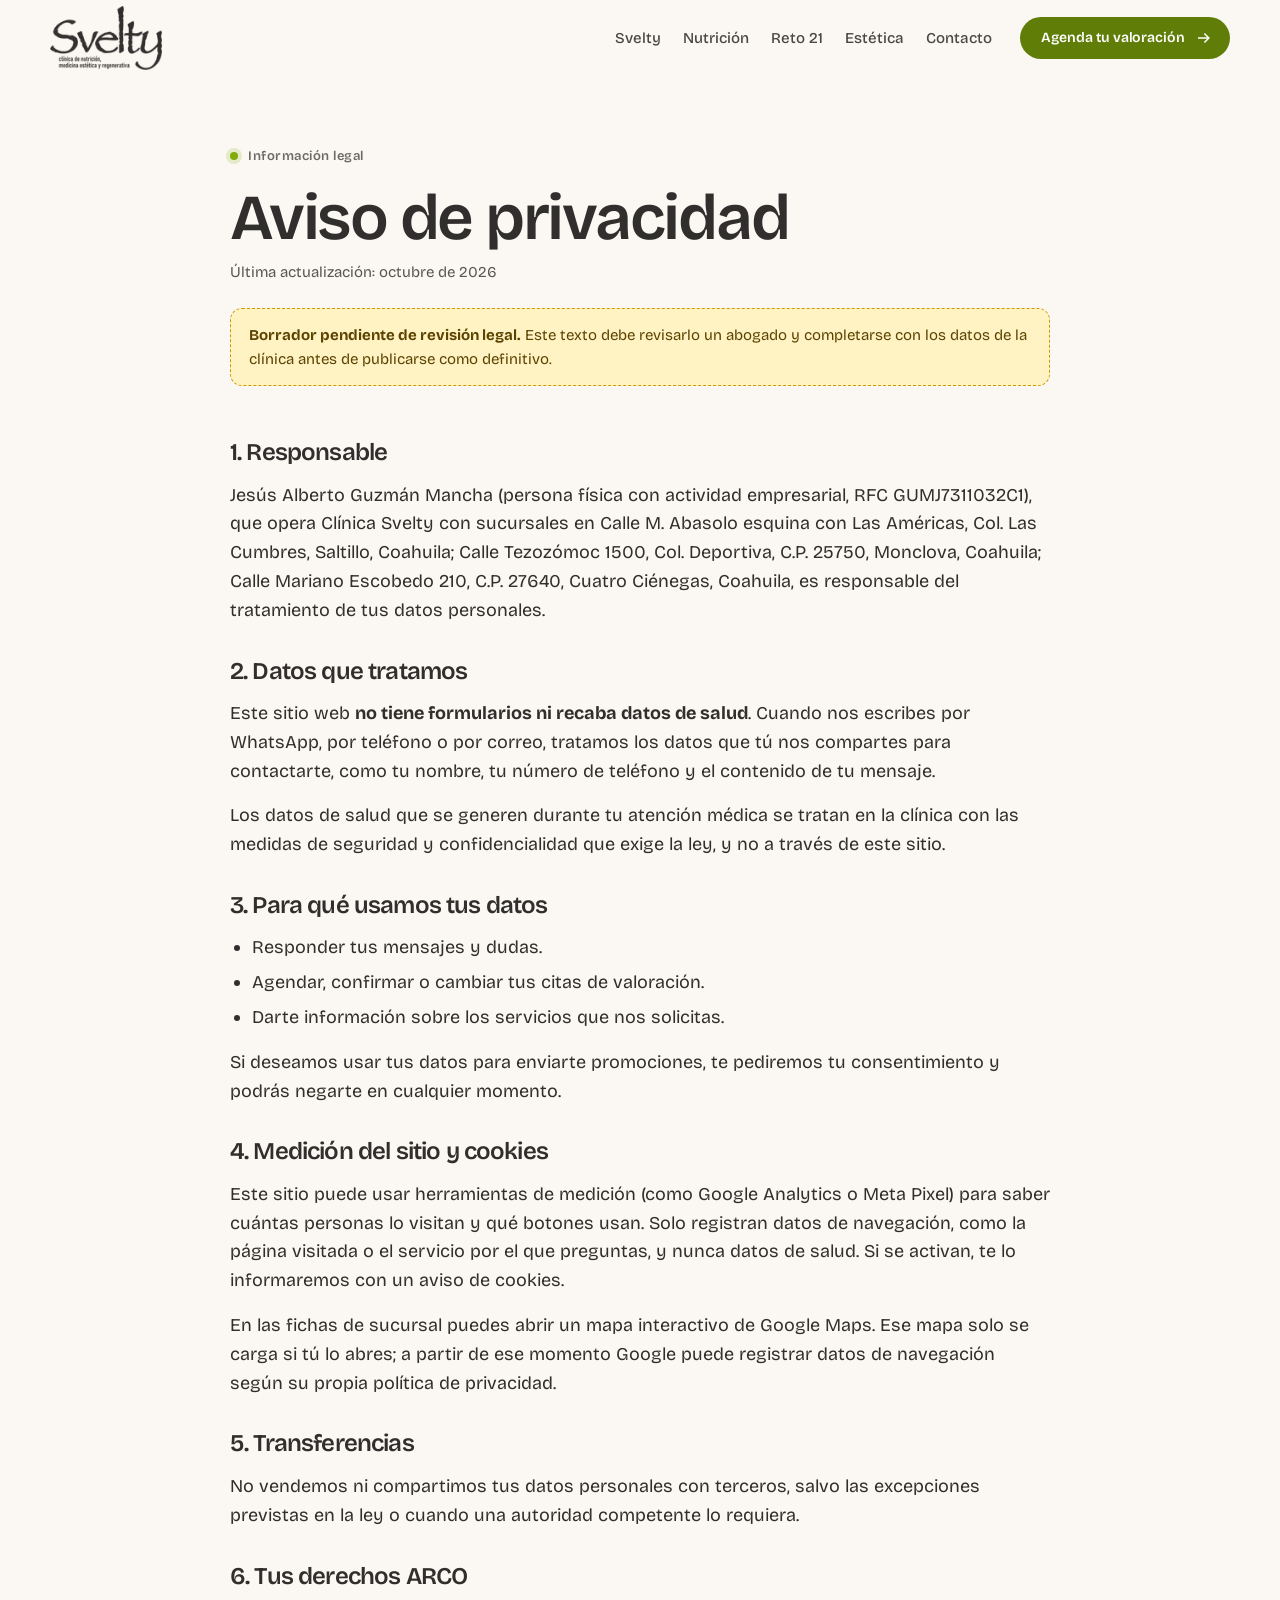
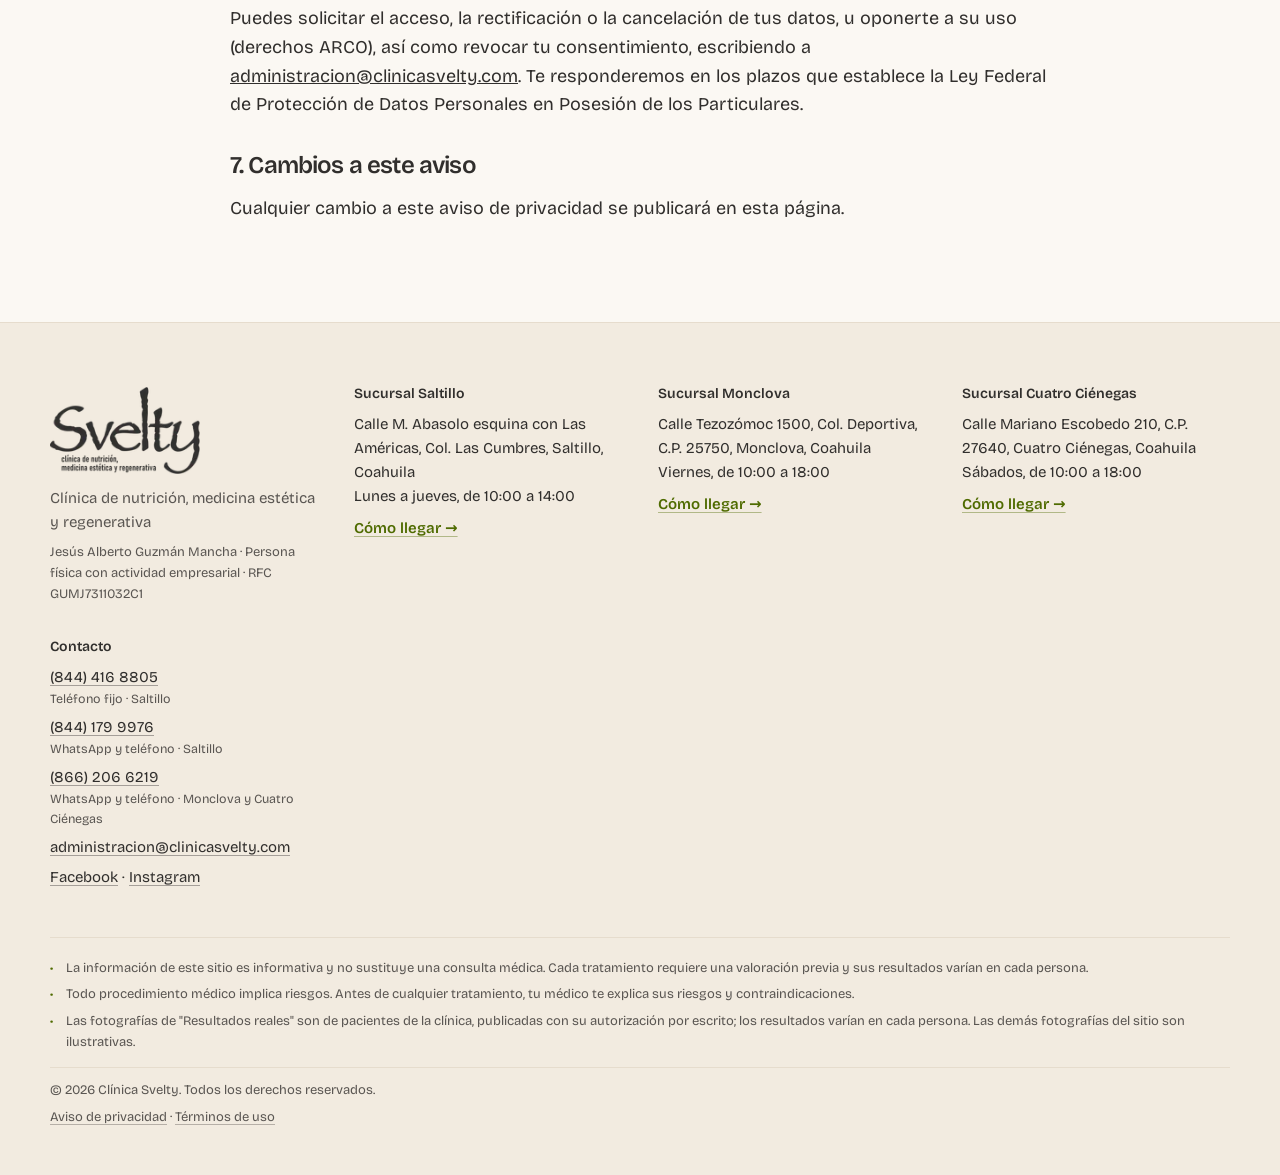
==== commit a4f8a8ea: "Cambios del Dr. Guzmán: tres sucursales, WhatsApp por sucursal, eslogan, cédulas, historia, instalac" ====
--- a/aviso-de-privacidad/index.html
+++ b/aviso-de-privacidad/index.html
@@ -1,2 +1,2 @@
-<!DOCTYPE html><html lang="es-MX" data-astro-cid-hkbrpulz><head><meta charset="utf-8"><meta name="viewport" content="width=device-width, initial-scale=1, viewport-fit=cover"><title>Aviso de privacidad | Clínica Svelty</title><meta name="description" content="Aviso de privacidad de Clínica Svelty: qué datos personales tratamos, para qué y cómo ejercer tus derechos ARCO."><link rel="canonical" href="https://clinicasvelty.com/aviso-de-privacidad/"><meta name="theme-color" content="#FFFFFF"><link rel="icon" href="/favicon.png" type="image/png"><meta property="og:type" content="website"><meta property="og:locale" content="es_MX"><meta property="og:site_name" content="Clínica Svelty"><meta property="og:title" content="Aviso de privacidad | Clínica Svelty"><meta property="og:description" content="Aviso de privacidad de Clínica Svelty: qué datos personales tratamos, para qué y cómo ejercer tus derechos ARCO."><meta property="og:url" content="https://clinicasvelty.com/aviso-de-privacidad/"><meta property="og:image" content="https://clinicasvelty.com/og-svelty.jpg"><meta property="og:image:secure_url" content="https://clinicasvelty.com/og-svelty.jpg"><meta property="og:image:type" content="image/jpeg"><meta property="og:image:width" content="1200"><meta property="og:image:height" content="630"><meta property="og:image:alt" content="Clínica Svelty: nutrición, bariatría y medicina estética en Saltillo y Monclova"><meta name="twitter:card" content="summary_large_image"><meta name="twitter:image" content="https://clinicasvelty.com/og-svelty.jpg"><script type="application/ld+json">[{"@context":"https://schema.org","@type":"MedicalClinic","name":"Clínica Svelty","url":"https://clinicasvelty.com/","telephone":"+528441968589","email":"administracion@clinicasvelty.com","sameAs":["https://www.facebook.com/Svelty-350867764945192","https://www.instagram.com/clinicasvelty/"],"department":[{"@type":"MedicalClinic","name":"Clínica Svelty Saltillo","address":{"@type":"PostalAddress","streetAddress":"Calle M. Abasolo esquina con Las Américas, Col. Las Cumbres, Saltillo, Coahuila","addressLocality":"Saltillo","addressRegion":"Coahuila","addressCountry":"MX"}},{"@type":"MedicalClinic","name":"Clínica Svelty Monclova","address":{"@type":"PostalAddress","streetAddress":"Blvd. Harold R. Pape 2013, Col. Universitaria, C.P. 25733, Monclova, Coahuila","addressLocality":"Monclova","addressRegion":"Coahuila","addressCountry":"MX"}}]}]</script><link rel="stylesheet" href="/recursos/Base.Cww08UjZ.css"><style>.legal[data-astro-cid-sb6l2mzp]{max-width:820px;padding:140px 0 100px}.legal[data-astro-cid-sb6l2mzp] h1[data-astro-cid-sb6l2mzp]{color:var(--gris);margin-top:16px;font-size:clamp(38px,6vw,64px)}.legal-fecha[data-astro-cid-sb6l2mzp]{color:var(--tinta-suave);margin-top:10px;font-size:15px}.aviso-borrador[data-astro-cid-sb6l2mzp]{color:#5c4300;background:#fff3c4;border:1px dashed #c99a00;border-radius:12px;margin-top:24px;padding:14px 18px;font-size:15px}.legal-cuerpo[data-astro-cid-sb6l2mzp]{gap:16px;margin-top:36px;display:grid}.legal-cuerpo[data-astro-cid-sb6l2mzp] h2{color:var(--gris);margin-top:18px;font-size:24px}.legal-cuerpo[data-astro-cid-sb6l2mzp] ul{gap:6px;margin:0;padding-left:22px;display:grid}
-</style></head><body data-astro-cid-hkbrpulz><a class="saltar" href="#contenido" data-astro-cid-hkbrpulz>Saltar al contenido</a><header class="enc" data-encabezado data-astro-cid-ocp5e6q2><div class="enc-in contenedor" data-astro-cid-ocp5e6q2><a class="enc-logo" href="/" aria-label="Clínica Svelty, inicio" data-astro-cid-ocp5e6q2><img src="/recursos/logo-svelty-gris.DCzFsO-l_2iI584.webp" alt="Svelty, clínica de nutrición integral y corporal" loading="eager" data-astro-cid-ocp5e6q2="true" decoding="async" width="132" height="77"></a><nav class="enc-nav" aria-label="Principal" id="menu" data-astro-cid-ocp5e6q2><ul data-astro-cid-ocp5e6q2><li data-astro-cid-ocp5e6q2><a href="/" data-astro-cid-ocp5e6q2>Svelty</a></li><li data-astro-cid-ocp5e6q2><a href="/nutricion/" data-astro-cid-ocp5e6q2>Nutrición</a></li><li data-astro-cid-ocp5e6q2><a href="/reto-21/" data-astro-cid-ocp5e6q2>Reto 21</a></li><li data-astro-cid-ocp5e6q2><a href="/estetica/" data-astro-cid-ocp5e6q2>Estética</a></li><li data-astro-cid-ocp5e6q2><a href="/contacto/" data-astro-cid-ocp5e6q2>Contacto</a></li></ul><a class="btn btn-principal enc-cta" href="https://wa.me/528441968589?text=Hola%2C%20vengo%20del%20sitio%20web%20y%20me%20interesa%20*una%20valoraci%C3%B3n*." data-agenda="una valoración" target="_blank" rel="noopener">Agenda tu valoración<svg width="18" height="18" viewBox="0 0 24 24" aria-hidden="true"><path fill="currentColor" d="M13.2 5.3 19.9 12l-6.7 6.7-1.4-1.4 4.3-4.3H4v-2h12.1l-4.3-4.3z"></path></svg></a></nav><button class="enc-menu" aria-expanded="false" aria-controls="menu" data-menu data-astro-cid-ocp5e6q2><span class="sr-only" data-astro-cid-ocp5e6q2>Abrir menú</span><span data-astro-cid-ocp5e6q2></span><span data-astro-cid-ocp5e6q2></span></button></div></header><main id="contenido" data-astro-cid-hkbrpulz><article class="contenedor legal" data-astro-cid-sb6l2mzp><p class="etiqueta" data-astro-cid-sb6l2mzp>Información legal</p><h1 data-astro-cid-sb6l2mzp>Aviso de privacidad</h1><p class="legal-fecha" data-astro-cid-sb6l2mzp>Última actualización: octubre de 2026</p><div class="aviso-borrador" role="note" data-astro-cid-sb6l2mzp><b data-astro-cid-sb6l2mzp>Borrador pendiente de revisión legal.</b> Este texto debe revisarlo un abogado y completarse con los datos de la clínica antes de publicarse como definitivo.</div><div class="legal-cuerpo" data-astro-cid-sb6l2mzp><h2>1. Responsable</h2><p>Clínica Svelty, con sucursales en Calle M. Abasolo esquina con Las Américas, Col. Las Cumbres, Saltillo, Coahuila y en Blvd. Harold R. Pape 2013, Col. Universitaria, C.P. 25733, Monclova, Coahuila, es responsable del tratamiento de tus datos personales.</p><h2>2. Datos que tratamos</h2><p>Este sitio web <b>no tiene formularios ni recaba datos de salud</b>. Cuando nos escribes por WhatsApp, por teléfono o por correo, tratamos los datos que tú nos compartes para contactarte, como tu nombre, tu número de teléfono y el contenido de tu mensaje.</p><p>Los datos de salud que se generen durante tu atención médica se tratan en la clínica con las medidas de seguridad y confidencialidad que exige la ley, y no a través de este sitio.</p><h2>3. Para qué usamos tus datos</h2><ul><li>Responder tus mensajes y dudas.</li><li>Agendar, confirmar o cambiar tus citas de valoración.</li><li>Darte información sobre los servicios que nos solicitas.</li></ul><p>Si deseamos usar tus datos para enviarte promociones, te pediremos tu consentimiento y podrás negarte en cualquier momento.</p><h2>4. Medición del sitio y cookies</h2><p>Este sitio puede usar herramientas de medición (como Google Analytics o Meta Pixel) para saber cuántas personas lo visitan y qué botones usan. Solo registran datos de navegación, como la página visitada o el servicio por el que preguntas, y nunca datos de salud. Si se activan, te lo informaremos con un aviso de cookies.</p><p>En las fichas de sucursal puedes abrir un mapa interactivo de Google Maps. Ese mapa solo se carga si tú lo abres; a partir de ese momento Google puede registrar datos de navegación según su propia política de privacidad.</p><h2>5. Transferencias</h2><p>No vendemos ni compartimos tus datos personales con terceros, salvo las excepciones previstas en la ley o cuando una autoridad competente lo requiera.</p><h2>6. Tus derechos ARCO</h2><p>Puedes solicitar el acceso, la rectificación o la cancelación de tus datos, u oponerte a su uso (derechos ARCO), así como revocar tu consentimiento, escribiendo a <a href="mailto:administracion@clinicasvelty.com">administracion@clinicasvelty.com</a>. Te responderemos en los plazos que establece la Ley Federal de Protección de Datos Personales en Posesión de los Particulares.</p><h2>7. Cambios a este aviso</h2><p>Cualquier cambio a este aviso de privacidad se publicará en esta página.</p></div></article></main><svg class="onda" viewBox="0 0 1440 90" preserveAspectRatio="none" aria-hidden="true" style="background:var(--crema);"><path data-onda fill="var(--sobre-bloque)" d="M0,52 C180,18 360,10 540,34 C720,58 900,86 1080,70 C1260,54 1350,30 1440,40 L1440,90 L0,90 Z"></path></svg><footer class="pie" data-astro-cid-kb2vq6wp><div class="contenedor pie-in" data-astro-cid-kb2vq6wp><div data-astro-cid-kb2vq6wp><img src="/recursos/logo-svelty-gris.DCzFsO-l_Z27Skq0.webp" alt="Svelty, clínica de nutrición integral y corporal" data-astro-cid-kb2vq6wp="true" loading="lazy" decoding="async" width="170" height="99"><p class="pie-lema" data-astro-cid-kb2vq6wp>Clínica de nutrición integral y corporal</p></div><div data-astro-cid-kb2vq6wp><h2 class="pie-t" data-astro-cid-kb2vq6wp>Sucursal Saltillo</h2><p data-astro-cid-kb2vq6wp>Calle M. Abasolo esquina con Las Américas, Col. Las Cumbres, Saltillo, Coahuila</p><a class="pie-link" href="https://maps.app.goo.gl/13cggZ9k2c9Fe6LT8" target="_blank" rel="noopener" data-astro-cid-kb2vq6wp>Cómo llegar →</a></div><div data-astro-cid-kb2vq6wp><h2 class="pie-t" data-astro-cid-kb2vq6wp>Sucursal Monclova</h2><p data-astro-cid-kb2vq6wp>Blvd. Harold R. Pape 2013, Col. Universitaria, C.P. 25733, Monclova, Coahuila</p><a class="pie-link" href="https://maps.app.goo.gl/FGy2EjU2qz5gVu4L8" target="_blank" rel="noopener" data-astro-cid-kb2vq6wp>Cómo llegar →</a></div><div data-astro-cid-kb2vq6wp><h2 class="pie-t" data-astro-cid-kb2vq6wp>Contacto</h2><ul class="pie-lista" data-astro-cid-kb2vq6wp><li data-astro-cid-kb2vq6wp><a href="tel:+528441968589" data-astro-cid-kb2vq6wp>(844) 196 8589</a></li><li data-astro-cid-kb2vq6wp><a href="tel:+528444168805" data-astro-cid-kb2vq6wp>(844) 416 8805</a></li><li data-astro-cid-kb2vq6wp><a href="mailto:administracion@clinicasvelty.com" data-astro-cid-kb2vq6wp>administracion@clinicasvelty.com</a></li><li data-astro-cid-kb2vq6wp><a href="https://www.facebook.com/Svelty-350867764945192" target="_blank" rel="noopener" data-astro-cid-kb2vq6wp>Facebook</a> · <a href="https://www.instagram.com/clinicasvelty/" target="_blank" rel="noopener" data-astro-cid-kb2vq6wp>Instagram</a></li></ul></div></div><div class="contenedor pie-legal" data-astro-cid-kb2vq6wp><!-- Leyendas sanitarias (Reglamento de la LGS en Materia de Publicidad, arts. 7, 9, 64 y 65). --><ul class="pie-avisos" data-astro-cid-kb2vq6wp><li data-astro-cid-kb2vq6wp>La información de este sitio es informativa y no sustituye una consulta médica. Cada tratamiento requiere una valoración previa y sus resultados varían en cada persona.</li><li data-astro-cid-kb2vq6wp>Todo procedimiento médico implica riesgos. Antes de cualquier tratamiento, tu médico te explica sus riesgos y contraindicaciones.</li><li data-astro-cid-kb2vq6wp>Las fotografías de "Resultados reales" son de pacientes de la clínica, publicadas con su autorización por escrito; los resultados varían en cada persona. Las demás fotografías del sitio son ilustrativas.</li></ul><p data-astro-cid-kb2vq6wp>© 2026 Clínica Svelty. Todos los derechos reservados.</p><p data-astro-cid-kb2vq6wp><a href="/aviso-de-privacidad/" data-astro-cid-kb2vq6wp>Aviso de privacidad</a> · <a href="/terminos/" data-astro-cid-kb2vq6wp>Términos de uso</a></p></div></footer><a class="wa" href="https://wa.me/528441968589?text=Hola%2C%20vengo%20del%20sitio%20web%20y%20me%20interesa%20*una%20valoraci%C3%B3n*." data-agenda="una valoración" target="_blank" rel="noopener" data-astro-cid-ic3vkkfi><svg width="26" height="26" viewBox="0 0 24 24" aria-hidden="true" data-astro-cid-ic3vkkfi><path fill="currentColor" d="M12 2a10 10 0 0 0-8.6 15.1L2 22l5-1.3A10 10 0 1 0 12 2Zm0 18.2a8.2 8.2 0 0 1-4.2-1.1l-.3-.2-3 .8.8-2.9-.2-.3A8.2 8.2 0 1 1 12 20.2Zm4.5-6.1c-.2-.1-1.5-.7-1.7-.8-.2-.1-.4-.1-.6.1l-.8 1c-.1.2-.3.2-.5.1a6.7 6.7 0 0 1-3.3-2.9c-.3-.4.2-.4.7-1.4.1-.2 0-.3 0-.4l-.8-1.8c-.2-.5-.4-.4-.6-.4h-.5a1 1 0 0 0-.7.3 3 3 0 0 0-.9 2.2 5.2 5.2 0 0 0 1.1 2.7 11.8 11.8 0 0 0 4.5 4c1.7.7 2.3.8 3.2.6.5-.1 1.5-.6 1.7-1.2.2-.6.2-1.1.2-1.2-.1-.1-.3-.2-.5-.3Z" data-astro-cid-ic3vkkfi></path></svg><span data-astro-cid-ic3vkkfi>Agenda tu valoración</span></a><dialog class="sel" data-selector aria-labelledby="sel-t" data-astro-cid-7jrd67i7><form method="dialog" class="sel-in" data-astro-cid-7jrd67i7><p class="etiqueta" data-astro-cid-7jrd67i7>Agenda tu valoración</p><h2 id="sel-t" data-astro-cid-7jrd67i7>¿En qué sucursal te queda mejor?</h2><p class="sel-serv" data-sel-servicio data-astro-cid-7jrd67i7></p><div class="sel-ops" data-astro-cid-7jrd67i7><button class="sel-op" value="Saltillo" data-areas="nutricion estetica" data-astro-cid-7jrd67i7><b data-astro-cid-7jrd67i7>Saltillo</b><span data-astro-cid-7jrd67i7>Calle M. Abasolo esquina con Las Américas, Col. Las Cumbres, Saltillo, Coahuila</span></button><button class="sel-op" value="Monclova" data-areas="estetica" data-astro-cid-7jrd67i7><b data-astro-cid-7jrd67i7>Monclova</b><span data-astro-cid-7jrd67i7>Blvd. Harold R. Pape 2013, Col. Universitaria, C.P. 25733, Monclova, Coahuila</span></button><button class="sel-op sel-op-nose" value="nose" data-astro-cid-7jrd67i7>Aún no sé</button></div><p class="sel-priv" data-astro-cid-7jrd67i7>Se abrirá WhatsApp para platicar con la clínica. No compartas datos de salud por ese medio; los revisamos en consulta. Consulta nuestro <a href="/aviso-de-privacidad/" data-astro-cid-7jrd67i7>Aviso de privacidad</a>.</p><button class="sel-cerrar" value="cancelar" aria-label="Cerrar" data-astro-cid-7jrd67i7>×</button></form></dialog><script type="module">var e={nombre:`Clínica Svelty`,lema:`Clínica de nutrición integral y corporal`,whatsapp:`528441968589`,telefonos:[`(844) 196 8589`,`(844) 416 8805`],correo:`administracion@clinicasvelty.com`,redes:{facebook:`https://www.facebook.com/Svelty-350867764945192`,instagram:`https://www.instagram.com/clinicasvelty/`},cofepris:null,sucursales:[{id:`saltillo`,nombre:`Saltillo`,direccion:`Calle M. Abasolo esquina con Las Américas, Col. Las Cumbres, Saltillo, Coahuila`,horario:null,maps:`https://maps.app.goo.gl/13cggZ9k2c9Fe6LT8`,telefono:`(844) 416 8805`,areas:[`nutricion`,`estetica`]},{id:`monclova`,nombre:`Monclova`,direccion:`Blvd. Harold R. Pape 2013, Col. Universitaria, C.P. 25733, Monclova, Coahuila`,horario:null,maps:`https://maps.app.goo.gl/FGy2EjU2qz5gVu4L8`,areas:[`estetica`]}],menu:[{texto:`Svelty`,ruta:``,listo:!0},{texto:`Nutrición`,ruta:`nutricion/`,listo:!0},{texto:`Reto 21`,ruta:`reto-21/`,listo:!0},{texto:`Estética`,ruta:`estetica/`,listo:!0},{texto:`Contacto`,ruta:`contacto/`,listo:!0}]};function t(t,n){let r=`Hola, vengo del sitio web`;return t&&(r+=` y me interesa *${t}*`),n&&(r+=` en la sucursal *${n}*`),`https://wa.me/${e.whatsapp}?text=${encodeURIComponent(r+`.`)}`}var n=document.querySelector(`[data-selector]`),r=n.querySelector(`[data-sel-servicio]`),i=n.querySelector(`#sel-t`),a=``;function o(e,t){let n=window;n.dataLayer?.push({event:`whatsapp_click`,servicio:e,sucursal:t||`sin elegir`}),n.fbq?.(`trackCustom`,`WhatsApp`,{servicio:e,sucursal:t||`sin elegir`})}document.addEventListener(`click`,e=>{let t=e.target.closest(`[data-wa-directo]`);if(t){o(t.dataset.waDirecto||``,t.dataset.sucursal||``);return}let s=e.target.closest(`[data-agenda]`);if(!s||typeof n.showModal!=`function`)return;e.preventDefault(),a=s.dataset.agenda||``,r.textContent=a?`Te interesa ${a}.`:``;let c=s.dataset.area||document.body.dataset.area||``,l=[...n.querySelectorAll(`.sel-op:not(.sel-op-nose)`)];l.forEach(e=>{e.hidden=!!c&&!(e.dataset.areas||``).split(` `).includes(c)});let u=l.filter(e=>!e.hidden),d=u.length===1;n.querySelector(`.sel-op-nose`).hidden=d,i.textContent=d?`Te atendemos en ${u[0].value}`:`¿En qué sucursal te queda mejor?`,n.showModal()}),n.querySelectorAll(`.sel-op`).forEach(e=>e.addEventListener(`click`,()=>{let n=e.value===`nose`?``:e.value;o(a,n),window.open(t(a,n||void 0),`_blank`,`noopener`)})),n.addEventListener(`click`,e=>{e.target===n&&n.close(`cancelar`)});</script><script type="module" src="/recursos/Base.astro_astro_type_script_index_0_lang.Cf61lNgS.js"></script></body></html>+<!DOCTYPE html><html lang="es-MX" data-astro-cid-hkbrpulz><head><meta charset="utf-8"><meta name="viewport" content="width=device-width, initial-scale=1, viewport-fit=cover"><title>Aviso de privacidad | Clínica Svelty</title><meta name="description" content="Aviso de privacidad de Clínica Svelty: qué datos personales tratamos, para qué y cómo ejercer tus derechos ARCO."><link rel="canonical" href="https://clinicasvelty.com/aviso-de-privacidad/"><meta name="theme-color" content="#FFFFFF"><link rel="icon" href="/favicon.png" type="image/png"><meta property="og:type" content="website"><meta property="og:locale" content="es_MX"><meta property="og:site_name" content="Clínica Svelty"><meta property="og:title" content="Aviso de privacidad | Clínica Svelty"><meta property="og:description" content="Aviso de privacidad de Clínica Svelty: qué datos personales tratamos, para qué y cómo ejercer tus derechos ARCO."><meta property="og:url" content="https://clinicasvelty.com/aviso-de-privacidad/"><meta property="og:image" content="https://clinicasvelty.com/og-svelty.jpg"><meta property="og:image:secure_url" content="https://clinicasvelty.com/og-svelty.jpg"><meta property="og:image:type" content="image/jpeg"><meta property="og:image:width" content="1200"><meta property="og:image:height" content="630"><meta property="og:image:alt" content="Clínica Svelty: nutrición, bariatría y medicina estética en Saltillo, Monclova y Cuatro Ciénegas"><meta name="twitter:card" content="summary_large_image"><meta name="twitter:image" content="https://clinicasvelty.com/og-svelty.jpg"><script type="application/ld+json">[{"@context":"https://schema.org","@type":"MedicalClinic","name":"Clínica Svelty","url":"https://clinicasvelty.com/","telephone":"+528441799976","email":"administracion@clinicasvelty.com","sameAs":["https://www.facebook.com/Svelty-350867764945192","https://www.instagram.com/clinicasvelty/"],"department":[{"@type":"MedicalClinic","name":"Clínica Svelty Saltillo","address":{"@type":"PostalAddress","streetAddress":"Calle M. Abasolo esquina con Las Américas, Col. Las Cumbres, Saltillo, Coahuila","addressLocality":"Saltillo","addressRegion":"Coahuila","addressCountry":"MX"},"hasMap":"https://maps.app.goo.gl/13cggZ9k2c9Fe6LT8","telephone":"+528441799976"},{"@type":"MedicalClinic","name":"Clínica Svelty Monclova","address":{"@type":"PostalAddress","streetAddress":"Calle Tezozómoc 1500, Col. Deportiva, C.P. 25750, Monclova, Coahuila","addressLocality":"Monclova","addressRegion":"Coahuila","addressCountry":"MX"},"hasMap":"https://maps.app.goo.gl/36n8ebuC1mjUKLqo8","telephone":"+528662066219","geo":{"@type":"GeoCoordinates","latitude":26.903991,"longitude":-101.446039}},{"@type":"MedicalClinic","name":"Clínica Svelty Cuatro Ciénegas","address":{"@type":"PostalAddress","streetAddress":"Calle Mariano Escobedo 210, C.P. 27640, Cuatro Ciénegas, Coahuila","addressLocality":"Cuatro Ciénegas","addressRegion":"Coahuila","addressCountry":"MX"},"hasMap":"https://www.google.com/maps/search/?api=1&query=Calle%20Mariano%20Escobedo%20210%2C%2027640%20Cuatro%20Ci%C3%A9negas%2C%20Coahuila","telephone":"+528662066219"}]}]</script><link rel="stylesheet" href="/recursos/Base.DeBKU0O6.css"><style>.legal[data-astro-cid-sb6l2mzp]{max-width:820px;padding:140px 0 100px}.legal[data-astro-cid-sb6l2mzp] h1[data-astro-cid-sb6l2mzp]{color:var(--gris);margin-top:16px;font-size:clamp(38px,6vw,64px)}.legal-fecha[data-astro-cid-sb6l2mzp]{color:var(--tinta-suave);margin-top:10px;font-size:15px}.aviso-borrador[data-astro-cid-sb6l2mzp]{color:#5c4300;background:#fff3c4;border:1px dashed #c99a00;border-radius:12px;margin-top:24px;padding:14px 18px;font-size:15px}.legal-cuerpo[data-astro-cid-sb6l2mzp]{gap:16px;margin-top:36px;display:grid}.legal-cuerpo[data-astro-cid-sb6l2mzp] h2{color:var(--gris);margin-top:18px;font-size:24px}.legal-cuerpo[data-astro-cid-sb6l2mzp] ul{gap:6px;margin:0;padding-left:22px;display:grid}
+</style></head><body data-astro-cid-hkbrpulz><a class="saltar" href="#contenido" data-astro-cid-hkbrpulz>Saltar al contenido</a><header class="enc" data-encabezado data-astro-cid-ocp5e6q2><div class="enc-in contenedor" data-astro-cid-ocp5e6q2><a class="enc-logo" href="/" aria-label="Clínica Svelty, inicio" data-astro-cid-ocp5e6q2><img src="/recursos/logo-svelty-gris.DXuzaX31_mACIC.webp" alt="Svelty, clínica de nutrición, medicina estética y regenerativa" loading="eager" data-astro-cid-ocp5e6q2="true" decoding="async" width="132" height="76"></a><nav class="enc-nav" aria-label="Principal" id="menu" data-astro-cid-ocp5e6q2><ul data-astro-cid-ocp5e6q2><li data-astro-cid-ocp5e6q2><a href="/" data-astro-cid-ocp5e6q2>Svelty</a></li><li data-astro-cid-ocp5e6q2><a href="/nutricion/" data-astro-cid-ocp5e6q2>Nutrición</a></li><li data-astro-cid-ocp5e6q2><a href="/reto-21/" data-astro-cid-ocp5e6q2>Reto 21</a></li><li data-astro-cid-ocp5e6q2><a href="/estetica/" data-astro-cid-ocp5e6q2>Estética</a></li><li data-astro-cid-ocp5e6q2><a href="/contacto/" data-astro-cid-ocp5e6q2>Contacto</a></li></ul><a class="btn btn-principal enc-cta" href="https://wa.me/528441799976?text=Hola%2C%20vengo%20del%20sitio%20web%20y%20me%20interesa%20*una%20valoraci%C3%B3n*." data-agenda="una valoración" target="_blank" rel="noopener">Agenda tu valoración<svg width="18" height="18" viewBox="0 0 24 24" aria-hidden="true"><path fill="currentColor" d="M13.2 5.3 19.9 12l-6.7 6.7-1.4-1.4 4.3-4.3H4v-2h12.1l-4.3-4.3z"></path></svg></a></nav><button class="enc-menu" aria-expanded="false" aria-controls="menu" data-menu data-astro-cid-ocp5e6q2><span class="sr-only" data-astro-cid-ocp5e6q2>Abrir menú</span><span data-astro-cid-ocp5e6q2></span><span data-astro-cid-ocp5e6q2></span></button></div></header><main id="contenido" data-astro-cid-hkbrpulz><article class="contenedor legal" data-astro-cid-sb6l2mzp><p class="etiqueta" data-astro-cid-sb6l2mzp>Información legal</p><h1 data-astro-cid-sb6l2mzp>Aviso de privacidad</h1><p class="legal-fecha" data-astro-cid-sb6l2mzp>Última actualización: octubre de 2026</p><div class="aviso-borrador" role="note" data-astro-cid-sb6l2mzp><b data-astro-cid-sb6l2mzp>Borrador pendiente de revisión legal.</b> Este texto debe revisarlo un abogado y completarse con los datos de la clínica antes de publicarse como definitivo.</div><div class="legal-cuerpo" data-astro-cid-sb6l2mzp><h2>1. Responsable</h2><p>Jesús Alberto Guzmán Mancha (persona física con actividad empresarial, RFC GUMJ7311032C1), que opera Clínica Svelty con sucursales en Calle M. Abasolo esquina con Las Américas, Col. Las Cumbres, Saltillo, Coahuila; Calle Tezozómoc 1500, Col. Deportiva, C.P. 25750, Monclova, Coahuila; Calle Mariano Escobedo 210, C.P. 27640, Cuatro Ciénegas, Coahuila, es responsable del tratamiento de tus datos personales.</p><h2>2. Datos que tratamos</h2><p>Este sitio web <b>no tiene formularios ni recaba datos de salud</b>. Cuando nos escribes por WhatsApp, por teléfono o por correo, tratamos los datos que tú nos compartes para contactarte, como tu nombre, tu número de teléfono y el contenido de tu mensaje.</p><p>Los datos de salud que se generen durante tu atención médica se tratan en la clínica con las medidas de seguridad y confidencialidad que exige la ley, y no a través de este sitio.</p><h2>3. Para qué usamos tus datos</h2><ul><li>Responder tus mensajes y dudas.</li><li>Agendar, confirmar o cambiar tus citas de valoración.</li><li>Darte información sobre los servicios que nos solicitas.</li></ul><p>Si deseamos usar tus datos para enviarte promociones, te pediremos tu consentimiento y podrás negarte en cualquier momento.</p><h2>4. Medición del sitio y cookies</h2><p>Este sitio puede usar herramientas de medición (como Google Analytics o Meta Pixel) para saber cuántas personas lo visitan y qué botones usan. Solo registran datos de navegación, como la página visitada o el servicio por el que preguntas, y nunca datos de salud. Si se activan, te lo informaremos con un aviso de cookies.</p><p>En las fichas de sucursal puedes abrir un mapa interactivo de Google Maps. Ese mapa solo se carga si tú lo abres; a partir de ese momento Google puede registrar datos de navegación según su propia política de privacidad.</p><h2>5. Transferencias</h2><p>No vendemos ni compartimos tus datos personales con terceros, salvo las excepciones previstas en la ley o cuando una autoridad competente lo requiera.</p><h2>6. Tus derechos ARCO</h2><p>Puedes solicitar el acceso, la rectificación o la cancelación de tus datos, u oponerte a su uso (derechos ARCO), así como revocar tu consentimiento, escribiendo a <a href="mailto:administracion@clinicasvelty.com">administracion@clinicasvelty.com</a>. Te responderemos en los plazos que establece la Ley Federal de Protección de Datos Personales en Posesión de los Particulares.</p><h2>7. Cambios a este aviso</h2><p>Cualquier cambio a este aviso de privacidad se publicará en esta página.</p></div></article></main><svg class="onda" viewBox="0 0 1440 90" preserveAspectRatio="none" aria-hidden="true" style="background:var(--crema);"><path data-onda fill="var(--sobre-bloque)" d="M0,52 C180,18 360,10 540,34 C720,58 900,86 1080,70 C1260,54 1350,30 1440,40 L1440,90 L0,90 Z"></path></svg><footer class="pie" data-astro-cid-kb2vq6wp><div class="contenedor pie-in" data-astro-cid-kb2vq6wp><div data-astro-cid-kb2vq6wp><img src="/recursos/logo-svelty-gris.DXuzaX31_11blYu.webp" alt="Svelty, clínica de nutrición, medicina estética y regenerativa" data-astro-cid-kb2vq6wp="true" loading="lazy" decoding="async" width="170" height="98"><p class="pie-lema" data-astro-cid-kb2vq6wp>Clínica de nutrición, medicina estética y regenerativa</p><p class="pie-resp" data-astro-cid-kb2vq6wp>Jesús Alberto Guzmán Mancha · Persona física con actividad empresarial · RFC GUMJ7311032C1</p></div><div data-astro-cid-kb2vq6wp><h2 class="pie-t" data-astro-cid-kb2vq6wp>Sucursal Saltillo</h2><p data-astro-cid-kb2vq6wp>Calle M. Abasolo esquina con Las Américas, Col. Las Cumbres, Saltillo, Coahuila</p><p data-astro-cid-kb2vq6wp>Lunes a jueves, de 10:00 a 14:00</p><a class="pie-link" href="https://maps.app.goo.gl/13cggZ9k2c9Fe6LT8" target="_blank" rel="noopener" data-astro-cid-kb2vq6wp>Cómo llegar →</a></div><div data-astro-cid-kb2vq6wp><h2 class="pie-t" data-astro-cid-kb2vq6wp>Sucursal Monclova</h2><p data-astro-cid-kb2vq6wp>Calle Tezozómoc 1500, Col. Deportiva, C.P. 25750, Monclova, Coahuila</p><p data-astro-cid-kb2vq6wp>Viernes, de 10:00 a 18:00</p><a class="pie-link" href="https://maps.app.goo.gl/36n8ebuC1mjUKLqo8" target="_blank" rel="noopener" data-astro-cid-kb2vq6wp>Cómo llegar →</a></div><div data-astro-cid-kb2vq6wp><h2 class="pie-t" data-astro-cid-kb2vq6wp>Sucursal Cuatro Ciénegas</h2><p data-astro-cid-kb2vq6wp>Calle Mariano Escobedo 210, C.P. 27640, Cuatro Ciénegas, Coahuila</p><p data-astro-cid-kb2vq6wp>Sábados, de 10:00 a 18:00</p><a class="pie-link" href="https://www.google.com/maps/search/?api=1&amp;query=Calle%20Mariano%20Escobedo%20210%2C%2027640%20Cuatro%20Ci%C3%A9negas%2C%20Coahuila" target="_blank" rel="noopener" data-astro-cid-kb2vq6wp>Cómo llegar →</a></div><div data-astro-cid-kb2vq6wp><h2 class="pie-t" data-astro-cid-kb2vq6wp>Contacto</h2><ul class="pie-lista" data-astro-cid-kb2vq6wp><li data-astro-cid-kb2vq6wp><a href="tel:+528444168805" data-astro-cid-kb2vq6wp>(844) 416 8805</a><small class="pie-tel-et" data-astro-cid-kb2vq6wp>Teléfono fijo · Saltillo</small></li><li data-astro-cid-kb2vq6wp><a href="tel:+528441799976" data-astro-cid-kb2vq6wp>(844) 179 9976</a><small class="pie-tel-et" data-astro-cid-kb2vq6wp>WhatsApp y teléfono · Saltillo</small></li><li data-astro-cid-kb2vq6wp><a href="tel:+528662066219" data-astro-cid-kb2vq6wp>(866) 206 6219</a><small class="pie-tel-et" data-astro-cid-kb2vq6wp>WhatsApp y teléfono · Monclova y Cuatro Ciénegas</small></li><li data-astro-cid-kb2vq6wp><a href="mailto:administracion@clinicasvelty.com" data-astro-cid-kb2vq6wp>administracion@clinicasvelty.com</a></li><li data-astro-cid-kb2vq6wp><a href="https://www.facebook.com/Svelty-350867764945192" target="_blank" rel="noopener" data-astro-cid-kb2vq6wp>Facebook</a> · <a href="https://www.instagram.com/clinicasvelty/" target="_blank" rel="noopener" data-astro-cid-kb2vq6wp>Instagram</a></li></ul></div></div><div class="contenedor pie-legal" data-astro-cid-kb2vq6wp><!-- Leyendas sanitarias (Reglamento de la LGS en Materia de Publicidad, arts. 7, 9, 64 y 65). --><ul class="pie-avisos" data-astro-cid-kb2vq6wp><li data-astro-cid-kb2vq6wp>La información de este sitio es informativa y no sustituye una consulta médica. Cada tratamiento requiere una valoración previa y sus resultados varían en cada persona.</li><li data-astro-cid-kb2vq6wp>Todo procedimiento médico implica riesgos. Antes de cualquier tratamiento, tu médico te explica sus riesgos y contraindicaciones.</li><li data-astro-cid-kb2vq6wp>Las fotografías de "Resultados reales" son de pacientes de la clínica, publicadas con su autorización por escrito; los resultados varían en cada persona. Las demás fotografías del sitio son ilustrativas.</li></ul><p data-astro-cid-kb2vq6wp>© 2026 Clínica Svelty. Todos los derechos reservados.</p><p data-astro-cid-kb2vq6wp><a href="/aviso-de-privacidad/" data-astro-cid-kb2vq6wp>Aviso de privacidad</a> · <a href="/terminos/" data-astro-cid-kb2vq6wp>Términos de uso</a></p></div></footer><a class="wa" href="https://wa.me/528441799976?text=Hola%2C%20vengo%20del%20sitio%20web%20y%20me%20interesa%20*una%20valoraci%C3%B3n*." data-agenda="una valoración" target="_blank" rel="noopener" data-astro-cid-ic3vkkfi><svg width="26" height="26" viewBox="0 0 24 24" aria-hidden="true" data-astro-cid-ic3vkkfi><path fill="currentColor" d="M12 2a10 10 0 0 0-8.6 15.1L2 22l5-1.3A10 10 0 1 0 12 2Zm0 18.2a8.2 8.2 0 0 1-4.2-1.1l-.3-.2-3 .8.8-2.9-.2-.3A8.2 8.2 0 1 1 12 20.2Zm4.5-6.1c-.2-.1-1.5-.7-1.7-.8-.2-.1-.4-.1-.6.1l-.8 1c-.1.2-.3.2-.5.1a6.7 6.7 0 0 1-3.3-2.9c-.3-.4.2-.4.7-1.4.1-.2 0-.3 0-.4l-.8-1.8c-.2-.5-.4-.4-.6-.4h-.5a1 1 0 0 0-.7.3 3 3 0 0 0-.9 2.2 5.2 5.2 0 0 0 1.1 2.7 11.8 11.8 0 0 0 4.5 4c1.7.7 2.3.8 3.2.6.5-.1 1.5-.6 1.7-1.2.2-.6.2-1.1.2-1.2-.1-.1-.3-.2-.5-.3Z" data-astro-cid-ic3vkkfi></path></svg><span data-astro-cid-ic3vkkfi>Agenda tu valoración</span></a><dialog class="sel" data-selector aria-labelledby="sel-t" data-astro-cid-7jrd67i7><form method="dialog" class="sel-in" data-astro-cid-7jrd67i7><p class="etiqueta" data-astro-cid-7jrd67i7>Agenda tu valoración</p><h2 id="sel-t" data-astro-cid-7jrd67i7>¿En qué sucursal te queda mejor?</h2><p class="sel-serv" data-sel-servicio data-astro-cid-7jrd67i7></p><div class="sel-ops" data-astro-cid-7jrd67i7><button class="sel-op" value="Saltillo" data-areas="nutricion estetica" data-astro-cid-7jrd67i7><b data-astro-cid-7jrd67i7>Saltillo</b><span data-astro-cid-7jrd67i7>Calle M. Abasolo esquina con Las Américas, Col. Las Cumbres, Saltillo, Coahuila</span></button><button class="sel-op" value="Monclova" data-areas="estetica" data-astro-cid-7jrd67i7><b data-astro-cid-7jrd67i7>Monclova</b><span data-astro-cid-7jrd67i7>Calle Tezozómoc 1500, Col. Deportiva, C.P. 25750, Monclova, Coahuila</span></button><button class="sel-op" value="Cuatro Ciénegas" data-areas="estetica" data-astro-cid-7jrd67i7><b data-astro-cid-7jrd67i7>Cuatro Ciénegas</b><span data-astro-cid-7jrd67i7>Calle Mariano Escobedo 210, C.P. 27640, Cuatro Ciénegas, Coahuila</span></button><button class="sel-op sel-op-nose" value="nose" data-astro-cid-7jrd67i7>Aún no sé</button></div><p class="sel-priv" data-astro-cid-7jrd67i7>Se abrirá WhatsApp para platicar con la clínica. No compartas datos de salud por ese medio; los revisamos en consulta. Consulta nuestro <a href="/aviso-de-privacidad/" data-astro-cid-7jrd67i7>Aviso de privacidad</a>.</p><button class="sel-cerrar" value="cancelar" aria-label="Cerrar" data-astro-cid-7jrd67i7>×</button></form></dialog><script type="module">var e={nombre:`Clínica Svelty`,lema:`Clínica de nutrición, medicina estética y regenerativa`,whatsapp:`528441799976`,telefonos:[{numero:`(844) 416 8805`,etiqueta:`Teléfono fijo · Saltillo`},{numero:`(844) 179 9976`,etiqueta:`WhatsApp y teléfono · Saltillo`},{numero:`(866) 206 6219`,etiqueta:`WhatsApp y teléfono · Monclova y Cuatro Ciénegas`}],correo:`administracion@clinicasvelty.com`,redes:{facebook:`https://www.facebook.com/Svelty-350867764945192`,instagram:`https://www.instagram.com/clinicasvelty/`},cofepris:null,sucursales:[{id:`saltillo`,nombre:`Saltillo`,direccion:`Calle M. Abasolo esquina con Las Américas, Col. Las Cumbres, Saltillo, Coahuila`,horario:`Lunes a jueves, de 10:00 a 14:00`,maps:`https://maps.app.goo.gl/13cggZ9k2c9Fe6LT8`,areas:[`nutricion`,`estetica`],whatsapp:`528441799976`,telefonos:[`(844) 416 8805`,`(844) 179 9976`]},{id:`monclova`,nombre:`Monclova`,direccion:`Calle Tezozómoc 1500, Col. Deportiva, C.P. 25750, Monclova, Coahuila`,horario:`Viernes, de 10:00 a 18:00`,maps:`https://maps.app.goo.gl/36n8ebuC1mjUKLqo8`,areas:[`estetica`],coordenadas:`26.903991,-101.446039`,whatsapp:`528662066219`,telefonos:[`(866) 206 6219`]},{id:`cuatro-cienegas`,nombre:`Cuatro Ciénegas`,direccion:`Calle Mariano Escobedo 210, C.P. 27640, Cuatro Ciénegas, Coahuila`,horario:`Sábados, de 10:00 a 18:00`,maps:`https://www.google.com/maps/search/?api=1&query=Calle%20Mariano%20Escobedo%20210%2C%2027640%20Cuatro%20Ci%C3%A9negas%2C%20Coahuila`,whatsapp:`528662066219`,telefonos:[`(866) 206 6219`],areas:[`estetica`]}],menu:[{texto:`Svelty`,ruta:``,listo:!0},{texto:`Nutrición`,ruta:`nutricion/`,listo:!0},{texto:`Reto 21`,ruta:`reto-21/`,listo:!0},{texto:`Estética`,ruta:`estetica/`,listo:!0},{texto:`Contacto`,ruta:`contacto/`,listo:!0}],responsable:{nombre:`Jesús Alberto Guzmán Mancha`,regimen:`Persona física con actividad empresarial`,rfc:`GUMJ7311032C1`}};function t(t,n){let r=`Hola, vengo del sitio web`;return t&&(r+=` y me interesa *${t}*`),n&&(r+=` en la sucursal *${n}*`),`https://wa.me/${e.sucursales.find(e=>e.nombre===n)?.whatsapp??e.whatsapp}?text=${encodeURIComponent(r+`.`)}`}var n=document.querySelector(`[data-selector]`),r=n.querySelector(`[data-sel-servicio]`),i=n.querySelector(`#sel-t`),a=``;function o(e,t){let n=window;n.dataLayer?.push({event:`whatsapp_click`,servicio:e,sucursal:t||`sin elegir`}),n.fbq?.(`trackCustom`,`WhatsApp`,{servicio:e,sucursal:t||`sin elegir`})}document.addEventListener(`click`,e=>{let t=e.target.closest(`[data-wa-directo]`);if(t){o(t.dataset.waDirecto||``,t.dataset.sucursal||``);return}let s=e.target.closest(`[data-agenda]`);if(!s||typeof n.showModal!=`function`)return;e.preventDefault(),a=s.dataset.agenda||``,r.textContent=a?`Te interesa ${a}.`:``;let c=s.dataset.area||document.body.dataset.area||``,l=[...n.querySelectorAll(`.sel-op:not(.sel-op-nose)`)];l.forEach(e=>{e.hidden=!!c&&!(e.dataset.areas||``).split(` `).includes(c)});let u=l.filter(e=>!e.hidden),d=u.length===1;n.querySelector(`.sel-op-nose`).hidden=d,i.textContent=d?`Te atendemos en ${u[0].value}`:`¿En qué sucursal te queda mejor?`,n.showModal()}),n.querySelectorAll(`.sel-op`).forEach(e=>e.addEventListener(`click`,()=>{let n=e.value===`nose`?``:e.value;o(a,n),window.open(t(a,n||void 0),`_blank`,`noopener`)})),n.addEventListener(`click`,e=>{e.target===n&&n.close(`cancelar`)});</script><script type="module" src="/recursos/Base.astro_astro_type_script_index_0_lang.Cf61lNgS.js"></script></body></html>
--- a/recursos/Base.DeBKU0O6.css
+++ b/recursos/Base.DeBKU0O6.css
@@ -0,0 +1 @@
+@font-face{font-family:Bricolage Grotesque Variable;font-style:normal;font-display:swap;font-weight:200 800;src:url(/recursos/bricolage-grotesque-vietnamese-wght-normal.BUzh504Q.woff2)format("woff2-variations");unicode-range:U+102-103,U+110-111,U+128-129,U+168-169,U+1A0-1A1,U+1AF-1B0,U+300-301,U+303-304,U+308-309,U+323,U+329,U+1EA0-1EF9,U+20AB}@font-face{font-family:Bricolage Grotesque Variable;font-style:normal;font-display:swap;font-weight:200 800;src:url(/recursos/bricolage-grotesque-latin-ext-wght-normal.CcLUaPy7.woff2)format("woff2-variations");unicode-range:U+100-2BA,U+2BD-2C5,U+2C7-2CC,U+2CE-2D7,U+2DD-2FF,U+304,U+308,U+329,U+1D00-1DBF,U+1E00-1E9F,U+1EF2-1EFF,U+2020,U+20A0-20AB,U+20AD-20C0,U+2113,U+2C60-2C7F,U+A720-A7FF}@font-face{font-family:Bricolage Grotesque Variable;font-style:normal;font-display:swap;font-weight:200 800;src:url(/recursos/bricolage-grotesque-latin-wght-normal.DLoelf7F.woff2)format("woff2-variations");unicode-range:U+??,U+131,U+152-153,U+2BB-2BC,U+2C6,U+2DA,U+2DC,U+304,U+308,U+329,U+2000-206F,U+20AC,U+2122,U+2191,U+2193,U+2212,U+2215,U+FEFF,U+FFFD}:root{--verde:#82aa09;--verde-texto:#4f6b00;--verde-claro:#d7e89a;--verde-boton:#607e07;--verde-boton-hover:#516b06;--olivo:#36420f;--olivo-2:#2a330b;--gris:#312f2d;--gris-sup:#3a3637;--crema:#fbf8f3;--superficie:#f2ebe0;--arena-2:#e9dfd0;--linea:#e6dccd;--tinta-tenue:#8a8782;--bloque:#82aa09;--bloque-2:#93bc12;--sobre-bloque:#16200a;--sobre-bloque-suave:#263510;--crema-2:#e6dccd;--blanco:#fff;--tinta-suave:#5a5652;--f-titulo:"Bricolage Grotesque Variable", system-ui, sans-serif;--f-italica:var(--f-titulo);--r:28px;--r-s:16px;--ancho:1180px;--gutter:clamp(16px, 4vw, 40px);--ease-out:cubic-bezier(.23, 1, .32, 1);--ease-in-out:cubic-bezier(.77, 0, .175, 1)}*,:before,:after{box-sizing:border-box}html{-webkit-text-size-adjust:100%}html.lenis,html.lenis body{height:auto}.lenis.lenis-smooth{scroll-behavior:auto!important}body{background:var(--crema);color:var(--gris);font-family:var(--f-titulo);font-variation-settings:"wdth" 100;overflow-wrap:anywhere;margin:0;font-size:clamp(16px,1.05vw + 12px,18px);line-height:1.6;overflow-x:clip}html{overflow-x:clip}img,svg{max-width:100%;display:block}a{color:inherit}h1,h2,h3{font-family:var(--f-titulo);letter-spacing:-.035em;margin:0;font-weight:600;line-height:1.02}p{margin:0}.it{font-family:var(--f-titulo);font-style:normal;font-weight:inherit;letter-spacing:inherit}.adorno[data-parallax],.onda{display:none}.contenedor{width:min(var(--ancho), 100% - 2 * var(--gutter));margin-inline:auto}.seccion{padding-block:clamp(72px,10vw,140px);position:relative}.etiqueta{letter-spacing:.04em;color:#6b6a66;align-items:center;gap:10px;font-size:13px;font-weight:600;display:inline-flex}.etiqueta:before{content:"";background:var(--verde);border-radius:50%;flex:none;width:8px;height:8px;box-shadow:0 0 0 4px #82aa092e}.titulo-seccion{color:var(--gris);margin-top:16px;font-size:clamp(36px,5vw,64px);line-height:1}.titulo-seccion .it{color:var(--tinta-tenue)}.grafito,.oscuro{--sobre-bloque:var(--gris);--sobre-bloque-suave:var(--tinta-suave);background:var(--superficie);color:var(--gris)}.btn{font:inherit;letter-spacing:-.005em;cursor:pointer;border:1px solid #0000;border-radius:999px;align-items:center;gap:10px;min-height:48px;padding:13px 22px 13px 26px;font-size:16px;font-weight:600;text-decoration:none;transition:transform .25s,background-color .25s,color .25s;display:inline-flex}@media (hover:hover) and (pointer:fine){.btn:hover{transform:translateY(-2px)}}.btn:active{transition-duration:.16s;transition-timing-function:ease-out;transform:scale(.97)}.btn-principal{background:var(--verde-boton);color:var(--blanco)}.btn-principal:hover{background:var(--verde-boton-hover)}.btn-secundario{color:currentColor;border-color:color-mix(in srgb, currentColor 30%, transparent);background:0 0}.btn-secundario:hover{border-color:currentColor}:focus-visible{outline:3px solid var(--verde);outline-offset:3px;border-radius:6px}.sr-only{clip:rect(0 0 0 0);white-space:nowrap;width:1px;height:1px;position:absolute;overflow:hidden}.onda{width:100%;height:clamp(40px,6vw,90px)}.pendiente{color:#5c4300;text-align:left;background:#fff3c4;border:1px dashed #c99a00;border-radius:8px;align-items:flex-start;gap:8px;margin-top:10px;padding:6px 10px;font-family:ui-monospace,Consolas,monospace;font-size:13px;line-height:1.4;display:inline-flex}@media (prefers-reduced-motion:reduce){*,:before,:after{transition:none!important;animation:none!important}}.enc[data-astro-cid-ocp5e6q2]{z-index:40;transition:background-color .2s ease, box-shadow .2s ease, transform .24s var(--ease-out);position:fixed;inset:0 0 auto}.enc[data-astro-cid-ocp5e6q2].solido{-webkit-backdrop-filter:blur(14px)saturate(1.4);box-shadow:0 1px 0 var(--linea);background:#fffc}.enc[data-astro-cid-ocp5e6q2].oculto{transform:translateY(-100%)}.enc-in[data-astro-cid-ocp5e6q2]{justify-content:space-between;align-items:center;gap:20px;height:76px;display:flex}.enc-logo[data-astro-cid-ocp5e6q2] img{width:112px;height:auto}.enc-nav[data-astro-cid-ocp5e6q2]{align-items:center;gap:28px;display:flex}.enc-nav[data-astro-cid-ocp5e6q2] ul[data-astro-cid-ocp5e6q2]{gap:22px;margin:0;padding:0;font-size:15px;list-style:none;display:flex}.enc-nav[data-astro-cid-ocp5e6q2] a[data-astro-cid-ocp5e6q2]:not(.btn){border-bottom:2px solid #0000;padding:6px 0;text-decoration:none}.enc-nav[data-astro-cid-ocp5e6q2] a[data-astro-cid-ocp5e6q2]:not(.btn):hover,.enc-nav[data-astro-cid-ocp5e6q2] a[data-astro-cid-ocp5e6q2][aria-current]{border-color:var(--verde)}.prox[data-astro-cid-ocp5e6q2]{color:#8a857d;cursor:default;align-items:center;gap:6px;display:inline-flex}.prox[data-astro-cid-ocp5e6q2] small[data-astro-cid-ocp5e6q2]{letter-spacing:.08em;text-transform:uppercase;background:var(--crema-2);color:var(--tinta-suave);border-radius:99px;padding:2px 6px;font-size:10px;font-weight:700}.enc-nav[data-astro-cid-ocp5e6q2] li[data-astro-cid-ocp5e6q2],.prox[data-astro-cid-ocp5e6q2]{white-space:nowrap}.enc-nav[data-astro-cid-ocp5e6q2] a[data-astro-cid-ocp5e6q2]:not(.btn){color:#4a4844;font-weight:500}.enc-nav[data-astro-cid-ocp5e6q2] a[data-astro-cid-ocp5e6q2][aria-current]{color:var(--gris)}.enc-nav[data-astro-cid-ocp5e6q2] .enc-cta{white-space:nowrap;min-height:42px;padding:9px 16px 9px 20px;font-size:14px}.enc-menu[data-astro-cid-ocp5e6q2]{display:none}@media (width>=901px) and (width<=1180px){.enc-nav[data-astro-cid-ocp5e6q2]{gap:16px}.enc-nav[data-astro-cid-ocp5e6q2] ul[data-astro-cid-ocp5e6q2]{gap:14px;font-size:14px}.prox[data-astro-cid-ocp5e6q2] small[data-astro-cid-ocp5e6q2]{display:none}}@media (width<=900px){.enc-menu[data-astro-cid-ocp5e6q2]{background:var(--gris);cursor:pointer;border:0;border-radius:50%;place-content:center;gap:6px;width:48px;height:48px;display:grid}.enc-menu[data-astro-cid-ocp5e6q2] span[data-astro-cid-ocp5e6q2]:not(.sr-only){background:var(--crema);width:20px;height:2px;transition:transform .2s var(--ease-in-out);display:block}.enc-menu[data-astro-cid-ocp5e6q2][aria-expanded=true] span[data-astro-cid-ocp5e6q2]:nth-child(2){transform:translateY(4px)rotate(45deg)}.enc-menu[data-astro-cid-ocp5e6q2][aria-expanded=true] span[data-astro-cid-ocp5e6q2]:nth-child(3){transform:translateY(-4px)rotate(-45deg)}.enc-nav[data-astro-cid-ocp5e6q2]{background:var(--crema);padding:24px var(--gutter) 32px;visibility:hidden;opacity:0;transition:opacity .2s var(--ease-out), transform .2s var(--ease-out), visibility .2s;flex-direction:column;align-items:stretch;gap:20px;position:fixed;inset:76px 0 auto;transform:translateY(-10px);box-shadow:0 20px 40px #00000014}.enc-nav[data-astro-cid-ocp5e6q2].abierto{visibility:visible;opacity:1;transform:none}.enc-nav[data-astro-cid-ocp5e6q2] ul[data-astro-cid-ocp5e6q2]{flex-direction:column;gap:4px;font-size:22px}.enc-nav[data-astro-cid-ocp5e6q2] a[data-astro-cid-ocp5e6q2]:not(.btn),.prox[data-astro-cid-ocp5e6q2]{padding:10px 0;display:flex}.enc-nav[data-astro-cid-ocp5e6q2] .enc-cta{justify-content:center}}.pie[data-astro-cid-kb2vq6wp]{background:var(--superficie);color:var(--gris);border-top:1px solid var(--linea);padding:64px 0 110px;font-size:15px}.pie-in[data-astro-cid-kb2vq6wp]{grid-template-columns:repeat(auto-fit,minmax(220px,1fr));gap:36px;display:grid}.pie[data-astro-cid-kb2vq6wp] img{width:150px;height:auto}.pie-resp[data-astro-cid-kb2vq6wp]{color:var(--tinta-suave);margin-top:8px;font-size:13px}.pie-tel-et[data-astro-cid-kb2vq6wp]{color:var(--tinta-suave);font-size:12.5px;display:block}.pie-lema[data-astro-cid-kb2vq6wp]{color:var(--tinta-suave);margin-top:12px}.pie-t[data-astro-cid-kb2vq6wp]{letter-spacing:0;color:var(--gris);margin-bottom:10px;font-size:14px;font-weight:600}.pie-lista[data-astro-cid-kb2vq6wp]{gap:6px;margin:0;padding:0;list-style:none;display:grid}.pie[data-astro-cid-kb2vq6wp] a[data-astro-cid-kb2vq6wp]{text-decoration-color:color-mix(in srgb, currentColor 40%, transparent);text-underline-offset:3px}.pie-link[data-astro-cid-kb2vq6wp]{color:var(--verde-texto);margin-top:8px;font-weight:600;display:inline-block}.pie-avisos[data-astro-cid-kb2vq6wp]{border-bottom:1px solid var(--linea);gap:6px;margin:0 0 6px;padding:0 0 14px;list-style:none;display:grid}.pie-avisos[data-astro-cid-kb2vq6wp] li[data-astro-cid-kb2vq6wp]{padding-left:16px;position:relative}.pie-avisos[data-astro-cid-kb2vq6wp] li[data-astro-cid-kb2vq6wp]:before{content:"•";color:var(--verde-texto);position:absolute;left:0}.pie-legal[data-astro-cid-kb2vq6wp]{border-top:1px solid var(--linea);color:var(--tinta-suave);gap:6px;margin-top:48px;padding-top:20px;font-size:13px;display:grid}@media (width>=901px){.pie[data-astro-cid-kb2vq6wp]{padding-bottom:48px}}.sel[data-astro-cid-7jrd67i7]{border-radius:var(--r);background:var(--crema);width:min(460px,100% - 32px);color:var(--gris);opacity:0;transition:opacity .15s var(--ease-out), transform .15s var(--ease-out), overlay .15s allow-discrete, display .15s allow-discrete;border:0;padding:0;transform:scale(.97);box-shadow:0 30px 80px #0000004d}.sel[data-astro-cid-7jrd67i7][open]{opacity:1;transition-duration:.22s;transform:none}@starting-style{.sel[data-astro-cid-7jrd67i7][open]{opacity:0;transform:scale(.97)}}.sel[data-astro-cid-7jrd67i7]::backdrop{backdrop-filter:blur(4px);opacity:0;transition:opacity .15s var(--ease-out), overlay .15s allow-discrete, display .15s allow-discrete;background:#1e24088c}.sel[data-astro-cid-7jrd67i7][open]::backdrop{opacity:1;transition-duration:.22s}@starting-style{.sel[data-astro-cid-7jrd67i7][open]::backdrop{opacity:0}}.sel-in[data-astro-cid-7jrd67i7]{gap:12px;padding:32px 24px 24px;display:grid;position:relative}.sel[data-astro-cid-7jrd67i7] h2[data-astro-cid-7jrd67i7]{color:var(--gris);font-size:26px}.sel-serv[data-astro-cid-7jrd67i7]{color:var(--tinta-suave);font-size:15px}.sel-ops[data-astro-cid-7jrd67i7]{gap:10px;margin-top:8px;display:grid}.sel-op[data-astro-cid-7jrd67i7]{font:inherit;text-align:left;border-radius:var(--r-s);border:2px solid var(--crema-2);background:var(--blanco);cursor:pointer;gap:2px;padding:14px 16px;transition:border-color .2s,transform .2s;display:grid}.sel-op[data-astro-cid-7jrd67i7]:hover{border-color:var(--verde)}@media (hover:hover) and (pointer:fine){.sel-op[data-astro-cid-7jrd67i7]:hover{transform:translateY(-1px)}}.sel-op[data-astro-cid-7jrd67i7] b[data-astro-cid-7jrd67i7]{color:var(--gris);font-size:18px}.sel-op[data-astro-cid-7jrd67i7] span[data-astro-cid-7jrd67i7]{color:var(--tinta-suave);font-size:13px}.sel-op-nose[data-astro-cid-7jrd67i7]{text-align:center;color:var(--tinta-suave)}.sel-op[data-astro-cid-7jrd67i7][hidden]{display:none}.sel-priv[data-astro-cid-7jrd67i7]{color:var(--tinta-suave);margin-top:4px;font-size:12.5px}.sel-cerrar[data-astro-cid-7jrd67i7]{cursor:pointer;width:40px;height:40px;color:var(--gris);background:0 0;border:0;border-radius:50%;font-size:28px;line-height:1;position:absolute;top:10px;right:12px}.wa[data-astro-cid-ic3vkkfi]{right:16px;bottom:max(16px, env(safe-area-inset-bottom));z-index:45;color:#08311a;box-sizing:border-box;-webkit-tap-highlight-color:transparent;background:#25d366;border-radius:999px;align-items:center;gap:10px;max-width:calc(100vw - 32px);padding:12px 18px 12px 14px;font-size:15px;font-weight:700;text-decoration:none;transition:transform .16s ease-out;display:inline-flex;position:fixed;box-shadow:0 10px 30px #00000040}.wa[data-astro-cid-ic3vkkfi]:active{transform:scale(.97)}@media (width>=901px){.wa[data-astro-cid-ic3vkkfi]{display:none}}.saltar[data-astro-cid-hkbrpulz]{z-index:60;background:var(--gris);color:var(--crema);border-radius:8px;padding:10px 16px;position:absolute;top:-60px;left:16px}.saltar[data-astro-cid-hkbrpulz]:focus{top:16px}
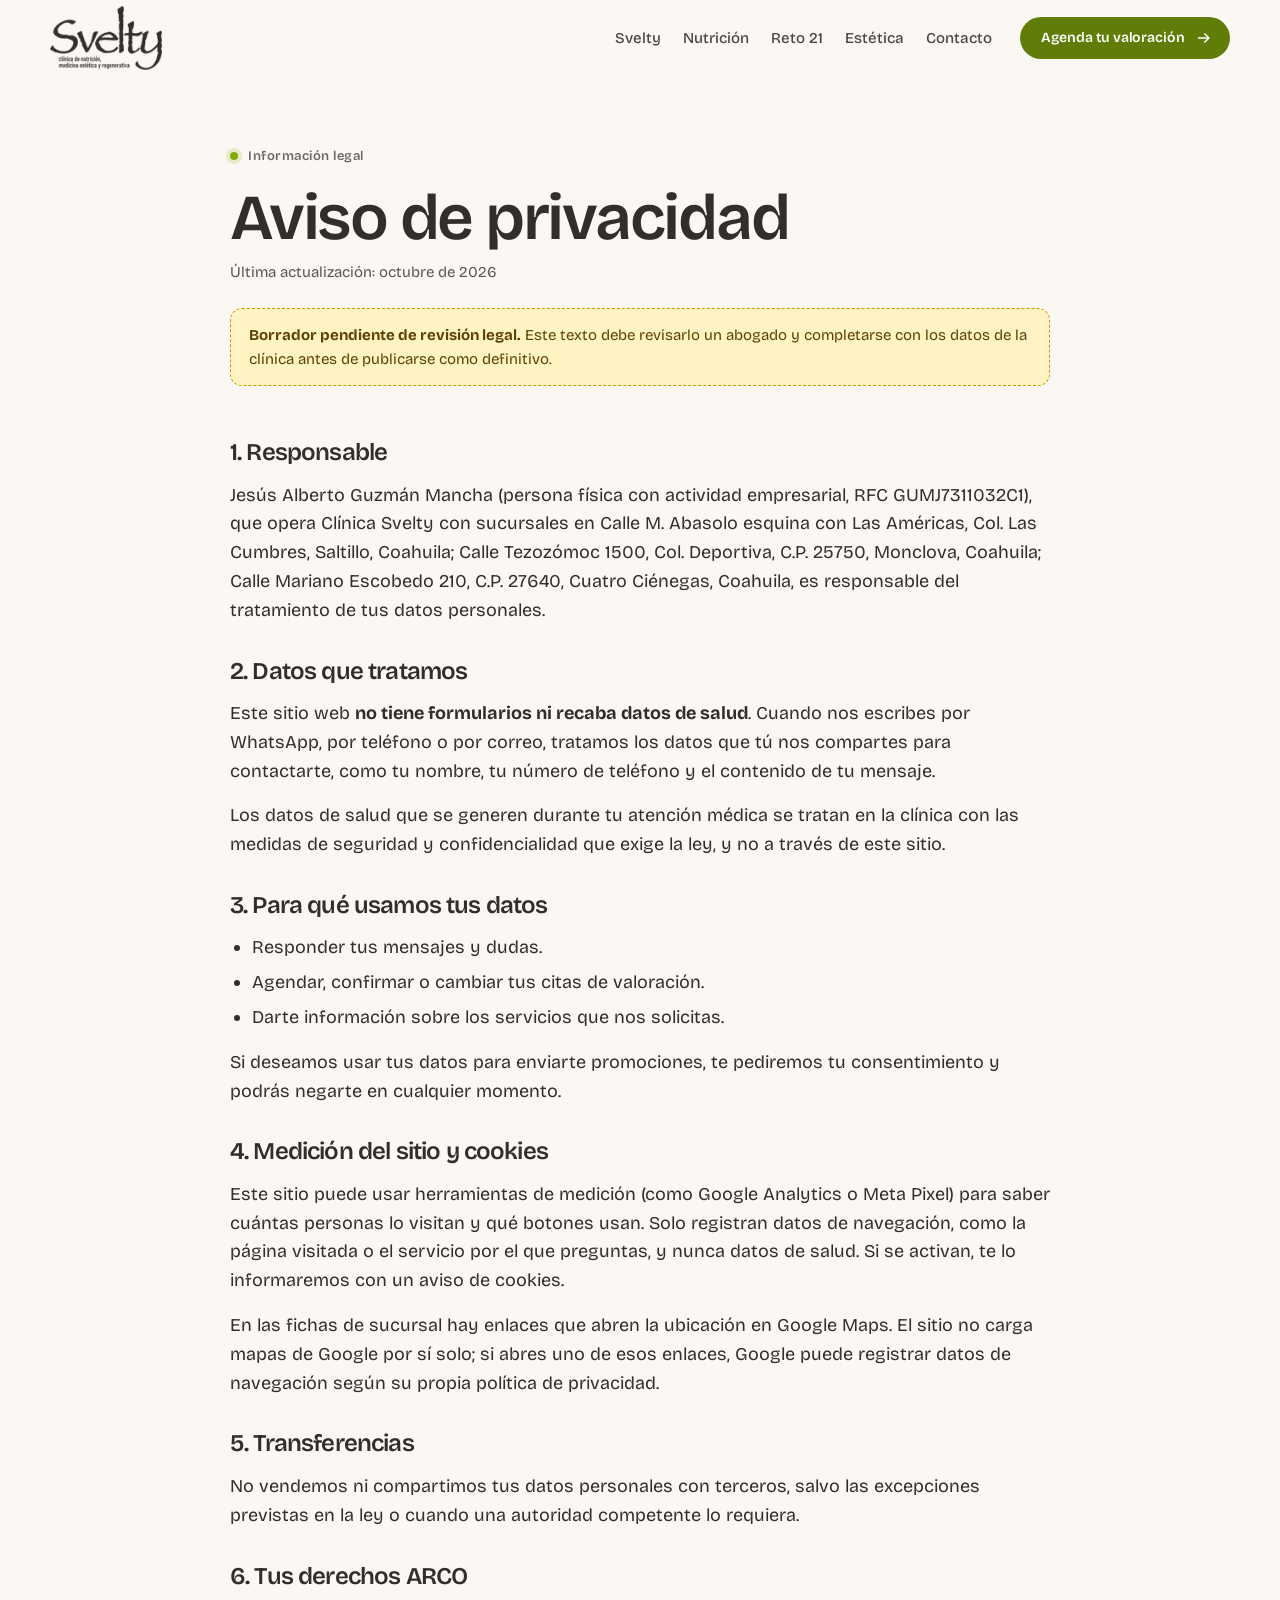
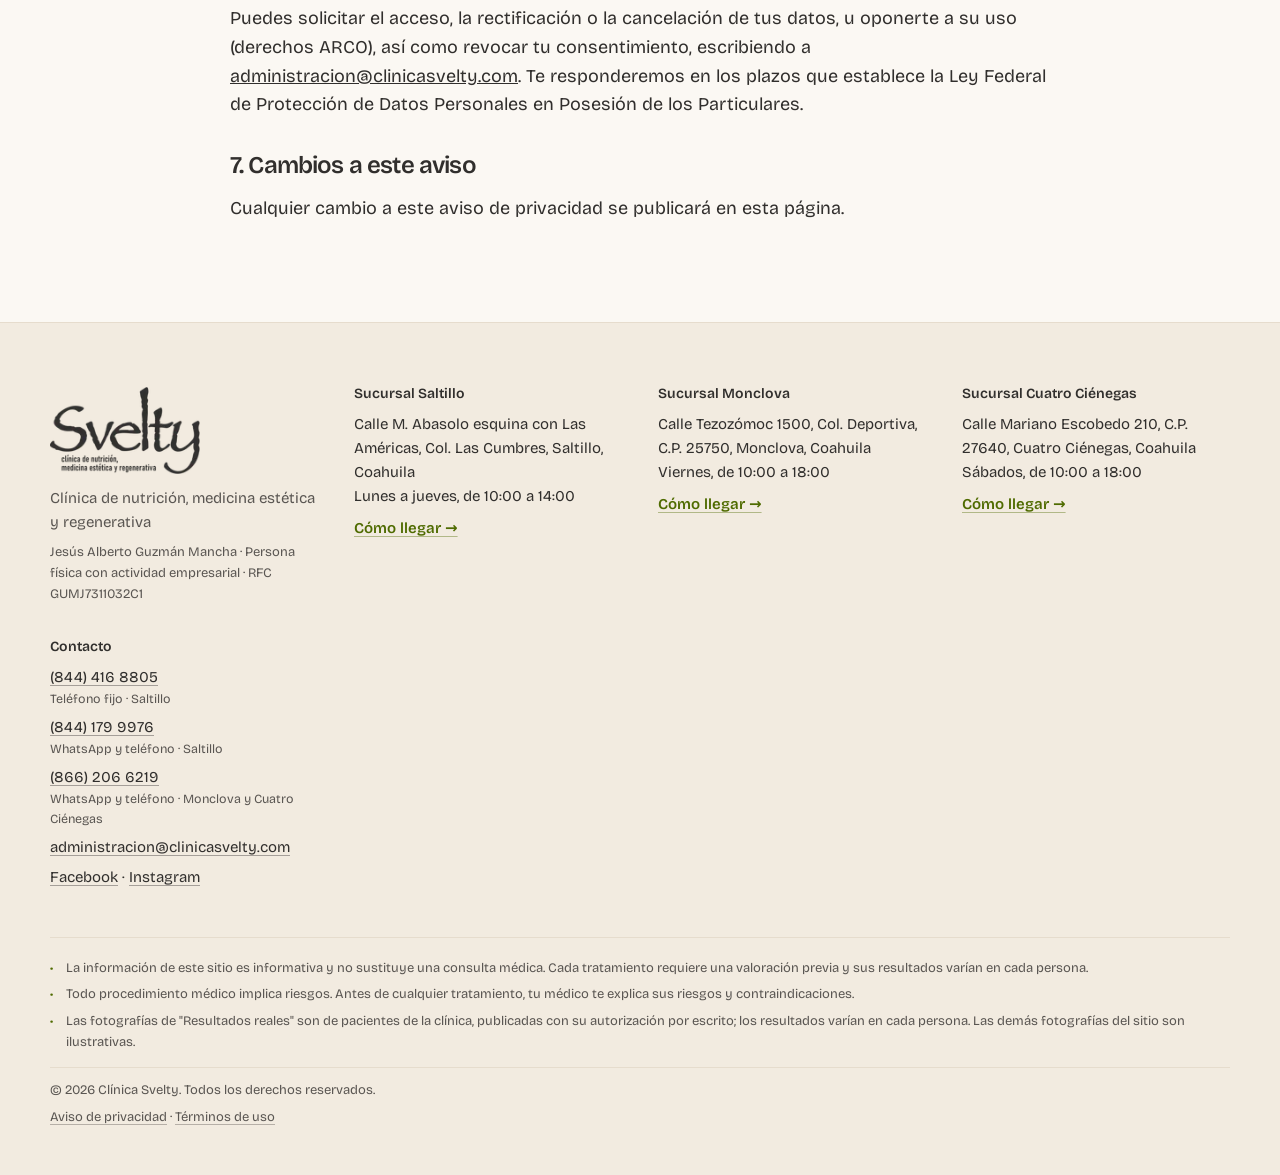
==== commit 1a292c3e: "Carrusel de instalaciones y mapas que abren Google Maps Co-Authored-By: Claude Opus 5.5 <noreply@ant" ====
--- a/aviso-de-privacidad/index.html
+++ b/aviso-de-privacidad/index.html
@@ -1,2 +1,2 @@
 <!DOCTYPE html><html lang="es-MX" data-astro-cid-hkbrpulz><head><meta charset="utf-8"><meta name="viewport" content="width=device-width, initial-scale=1, viewport-fit=cover"><title>Aviso de privacidad | Clínica Svelty</title><meta name="description" content="Aviso de privacidad de Clínica Svelty: qué datos personales tratamos, para qué y cómo ejercer tus derechos ARCO."><link rel="canonical" href="https://clinicasvelty.com/aviso-de-privacidad/"><meta name="theme-color" content="#FFFFFF"><link rel="icon" href="/favicon.png" type="image/png"><meta property="og:type" content="website"><meta property="og:locale" content="es_MX"><meta property="og:site_name" content="Clínica Svelty"><meta property="og:title" content="Aviso de privacidad | Clínica Svelty"><meta property="og:description" content="Aviso de privacidad de Clínica Svelty: qué datos personales tratamos, para qué y cómo ejercer tus derechos ARCO."><meta property="og:url" content="https://clinicasvelty.com/aviso-de-privacidad/"><meta property="og:image" content="https://clinicasvelty.com/og-svelty.jpg"><meta property="og:image:secure_url" content="https://clinicasvelty.com/og-svelty.jpg"><meta property="og:image:type" content="image/jpeg"><meta property="og:image:width" content="1200"><meta property="og:image:height" content="630"><meta property="og:image:alt" content="Clínica Svelty: nutrición, bariatría y medicina estética en Saltillo, Monclova y Cuatro Ciénegas"><meta name="twitter:card" content="summary_large_image"><meta name="twitter:image" content="https://clinicasvelty.com/og-svelty.jpg"><script type="application/ld+json">[{"@context":"https://schema.org","@type":"MedicalClinic","name":"Clínica Svelty","url":"https://clinicasvelty.com/","telephone":"+528441799976","email":"administracion@clinicasvelty.com","sameAs":["https://www.facebook.com/Svelty-350867764945192","https://www.instagram.com/clinicasvelty/"],"department":[{"@type":"MedicalClinic","name":"Clínica Svelty Saltillo","address":{"@type":"PostalAddress","streetAddress":"Calle M. Abasolo esquina con Las Américas, Col. Las Cumbres, Saltillo, Coahuila","addressLocality":"Saltillo","addressRegion":"Coahuila","addressCountry":"MX"},"hasMap":"https://maps.app.goo.gl/13cggZ9k2c9Fe6LT8","telephone":"+528441799976"},{"@type":"MedicalClinic","name":"Clínica Svelty Monclova","address":{"@type":"PostalAddress","streetAddress":"Calle Tezozómoc 1500, Col. Deportiva, C.P. 25750, Monclova, Coahuila","addressLocality":"Monclova","addressRegion":"Coahuila","addressCountry":"MX"},"hasMap":"https://maps.app.goo.gl/36n8ebuC1mjUKLqo8","telephone":"+528662066219","geo":{"@type":"GeoCoordinates","latitude":26.903991,"longitude":-101.446039}},{"@type":"MedicalClinic","name":"Clínica Svelty Cuatro Ciénegas","address":{"@type":"PostalAddress","streetAddress":"Calle Mariano Escobedo 210, C.P. 27640, Cuatro Ciénegas, Coahuila","addressLocality":"Cuatro Ciénegas","addressRegion":"Coahuila","addressCountry":"MX"},"hasMap":"https://www.google.com/maps/search/?api=1&query=Calle%20Mariano%20Escobedo%20210%2C%2027640%20Cuatro%20Ci%C3%A9negas%2C%20Coahuila","telephone":"+528662066219"}]}]</script><link rel="stylesheet" href="/recursos/Base.DeBKU0O6.css"><style>.legal[data-astro-cid-sb6l2mzp]{max-width:820px;padding:140px 0 100px}.legal[data-astro-cid-sb6l2mzp] h1[data-astro-cid-sb6l2mzp]{color:var(--gris);margin-top:16px;font-size:clamp(38px,6vw,64px)}.legal-fecha[data-astro-cid-sb6l2mzp]{color:var(--tinta-suave);margin-top:10px;font-size:15px}.aviso-borrador[data-astro-cid-sb6l2mzp]{color:#5c4300;background:#fff3c4;border:1px dashed #c99a00;border-radius:12px;margin-top:24px;padding:14px 18px;font-size:15px}.legal-cuerpo[data-astro-cid-sb6l2mzp]{gap:16px;margin-top:36px;display:grid}.legal-cuerpo[data-astro-cid-sb6l2mzp] h2{color:var(--gris);margin-top:18px;font-size:24px}.legal-cuerpo[data-astro-cid-sb6l2mzp] ul{gap:6px;margin:0;padding-left:22px;display:grid}
-</style></head><body data-astro-cid-hkbrpulz><a class="saltar" href="#contenido" data-astro-cid-hkbrpulz>Saltar al contenido</a><header class="enc" data-encabezado data-astro-cid-ocp5e6q2><div class="enc-in contenedor" data-astro-cid-ocp5e6q2><a class="enc-logo" href="/" aria-label="Clínica Svelty, inicio" data-astro-cid-ocp5e6q2><img src="/recursos/logo-svelty-gris.DXuzaX31_mACIC.webp" alt="Svelty, clínica de nutrición, medicina estética y regenerativa" loading="eager" data-astro-cid-ocp5e6q2="true" decoding="async" width="132" height="76"></a><nav class="enc-nav" aria-label="Principal" id="menu" data-astro-cid-ocp5e6q2><ul data-astro-cid-ocp5e6q2><li data-astro-cid-ocp5e6q2><a href="/" data-astro-cid-ocp5e6q2>Svelty</a></li><li data-astro-cid-ocp5e6q2><a href="/nutricion/" data-astro-cid-ocp5e6q2>Nutrición</a></li><li data-astro-cid-ocp5e6q2><a href="/reto-21/" data-astro-cid-ocp5e6q2>Reto 21</a></li><li data-astro-cid-ocp5e6q2><a href="/estetica/" data-astro-cid-ocp5e6q2>Estética</a></li><li data-astro-cid-ocp5e6q2><a href="/contacto/" data-astro-cid-ocp5e6q2>Contacto</a></li></ul><a class="btn btn-principal enc-cta" href="https://wa.me/528441799976?text=Hola%2C%20vengo%20del%20sitio%20web%20y%20me%20interesa%20*una%20valoraci%C3%B3n*." data-agenda="una valoración" target="_blank" rel="noopener">Agenda tu valoración<svg width="18" height="18" viewBox="0 0 24 24" aria-hidden="true"><path fill="currentColor" d="M13.2 5.3 19.9 12l-6.7 6.7-1.4-1.4 4.3-4.3H4v-2h12.1l-4.3-4.3z"></path></svg></a></nav><button class="enc-menu" aria-expanded="false" aria-controls="menu" data-menu data-astro-cid-ocp5e6q2><span class="sr-only" data-astro-cid-ocp5e6q2>Abrir menú</span><span data-astro-cid-ocp5e6q2></span><span data-astro-cid-ocp5e6q2></span></button></div></header><main id="contenido" data-astro-cid-hkbrpulz><article class="contenedor legal" data-astro-cid-sb6l2mzp><p class="etiqueta" data-astro-cid-sb6l2mzp>Información legal</p><h1 data-astro-cid-sb6l2mzp>Aviso de privacidad</h1><p class="legal-fecha" data-astro-cid-sb6l2mzp>Última actualización: octubre de 2026</p><div class="aviso-borrador" role="note" data-astro-cid-sb6l2mzp><b data-astro-cid-sb6l2mzp>Borrador pendiente de revisión legal.</b> Este texto debe revisarlo un abogado y completarse con los datos de la clínica antes de publicarse como definitivo.</div><div class="legal-cuerpo" data-astro-cid-sb6l2mzp><h2>1. Responsable</h2><p>Jesús Alberto Guzmán Mancha (persona física con actividad empresarial, RFC GUMJ7311032C1), que opera Clínica Svelty con sucursales en Calle M. Abasolo esquina con Las Américas, Col. Las Cumbres, Saltillo, Coahuila; Calle Tezozómoc 1500, Col. Deportiva, C.P. 25750, Monclova, Coahuila; Calle Mariano Escobedo 210, C.P. 27640, Cuatro Ciénegas, Coahuila, es responsable del tratamiento de tus datos personales.</p><h2>2. Datos que tratamos</h2><p>Este sitio web <b>no tiene formularios ni recaba datos de salud</b>. Cuando nos escribes por WhatsApp, por teléfono o por correo, tratamos los datos que tú nos compartes para contactarte, como tu nombre, tu número de teléfono y el contenido de tu mensaje.</p><p>Los datos de salud que se generen durante tu atención médica se tratan en la clínica con las medidas de seguridad y confidencialidad que exige la ley, y no a través de este sitio.</p><h2>3. Para qué usamos tus datos</h2><ul><li>Responder tus mensajes y dudas.</li><li>Agendar, confirmar o cambiar tus citas de valoración.</li><li>Darte información sobre los servicios que nos solicitas.</li></ul><p>Si deseamos usar tus datos para enviarte promociones, te pediremos tu consentimiento y podrás negarte en cualquier momento.</p><h2>4. Medición del sitio y cookies</h2><p>Este sitio puede usar herramientas de medición (como Google Analytics o Meta Pixel) para saber cuántas personas lo visitan y qué botones usan. Solo registran datos de navegación, como la página visitada o el servicio por el que preguntas, y nunca datos de salud. Si se activan, te lo informaremos con un aviso de cookies.</p><p>En las fichas de sucursal puedes abrir un mapa interactivo de Google Maps. Ese mapa solo se carga si tú lo abres; a partir de ese momento Google puede registrar datos de navegación según su propia política de privacidad.</p><h2>5. Transferencias</h2><p>No vendemos ni compartimos tus datos personales con terceros, salvo las excepciones previstas en la ley o cuando una autoridad competente lo requiera.</p><h2>6. Tus derechos ARCO</h2><p>Puedes solicitar el acceso, la rectificación o la cancelación de tus datos, u oponerte a su uso (derechos ARCO), así como revocar tu consentimiento, escribiendo a <a href="mailto:administracion@clinicasvelty.com">administracion@clinicasvelty.com</a>. Te responderemos en los plazos que establece la Ley Federal de Protección de Datos Personales en Posesión de los Particulares.</p><h2>7. Cambios a este aviso</h2><p>Cualquier cambio a este aviso de privacidad se publicará en esta página.</p></div></article></main><svg class="onda" viewBox="0 0 1440 90" preserveAspectRatio="none" aria-hidden="true" style="background:var(--crema);"><path data-onda fill="var(--sobre-bloque)" d="M0,52 C180,18 360,10 540,34 C720,58 900,86 1080,70 C1260,54 1350,30 1440,40 L1440,90 L0,90 Z"></path></svg><footer class="pie" data-astro-cid-kb2vq6wp><div class="contenedor pie-in" data-astro-cid-kb2vq6wp><div data-astro-cid-kb2vq6wp><img src="/recursos/logo-svelty-gris.DXuzaX31_11blYu.webp" alt="Svelty, clínica de nutrición, medicina estética y regenerativa" data-astro-cid-kb2vq6wp="true" loading="lazy" decoding="async" width="170" height="98"><p class="pie-lema" data-astro-cid-kb2vq6wp>Clínica de nutrición, medicina estética y regenerativa</p><p class="pie-resp" data-astro-cid-kb2vq6wp>Jesús Alberto Guzmán Mancha · Persona física con actividad empresarial · RFC GUMJ7311032C1</p></div><div data-astro-cid-kb2vq6wp><h2 class="pie-t" data-astro-cid-kb2vq6wp>Sucursal Saltillo</h2><p data-astro-cid-kb2vq6wp>Calle M. Abasolo esquina con Las Américas, Col. Las Cumbres, Saltillo, Coahuila</p><p data-astro-cid-kb2vq6wp>Lunes a jueves, de 10:00 a 14:00</p><a class="pie-link" href="https://maps.app.goo.gl/13cggZ9k2c9Fe6LT8" target="_blank" rel="noopener" data-astro-cid-kb2vq6wp>Cómo llegar →</a></div><div data-astro-cid-kb2vq6wp><h2 class="pie-t" data-astro-cid-kb2vq6wp>Sucursal Monclova</h2><p data-astro-cid-kb2vq6wp>Calle Tezozómoc 1500, Col. Deportiva, C.P. 25750, Monclova, Coahuila</p><p data-astro-cid-kb2vq6wp>Viernes, de 10:00 a 18:00</p><a class="pie-link" href="https://maps.app.goo.gl/36n8ebuC1mjUKLqo8" target="_blank" rel="noopener" data-astro-cid-kb2vq6wp>Cómo llegar →</a></div><div data-astro-cid-kb2vq6wp><h2 class="pie-t" data-astro-cid-kb2vq6wp>Sucursal Cuatro Ciénegas</h2><p data-astro-cid-kb2vq6wp>Calle Mariano Escobedo 210, C.P. 27640, Cuatro Ciénegas, Coahuila</p><p data-astro-cid-kb2vq6wp>Sábados, de 10:00 a 18:00</p><a class="pie-link" href="https://www.google.com/maps/search/?api=1&amp;query=Calle%20Mariano%20Escobedo%20210%2C%2027640%20Cuatro%20Ci%C3%A9negas%2C%20Coahuila" target="_blank" rel="noopener" data-astro-cid-kb2vq6wp>Cómo llegar →</a></div><div data-astro-cid-kb2vq6wp><h2 class="pie-t" data-astro-cid-kb2vq6wp>Contacto</h2><ul class="pie-lista" data-astro-cid-kb2vq6wp><li data-astro-cid-kb2vq6wp><a href="tel:+528444168805" data-astro-cid-kb2vq6wp>(844) 416 8805</a><small class="pie-tel-et" data-astro-cid-kb2vq6wp>Teléfono fijo · Saltillo</small></li><li data-astro-cid-kb2vq6wp><a href="tel:+528441799976" data-astro-cid-kb2vq6wp>(844) 179 9976</a><small class="pie-tel-et" data-astro-cid-kb2vq6wp>WhatsApp y teléfono · Saltillo</small></li><li data-astro-cid-kb2vq6wp><a href="tel:+528662066219" data-astro-cid-kb2vq6wp>(866) 206 6219</a><small class="pie-tel-et" data-astro-cid-kb2vq6wp>WhatsApp y teléfono · Monclova y Cuatro Ciénegas</small></li><li data-astro-cid-kb2vq6wp><a href="mailto:administracion@clinicasvelty.com" data-astro-cid-kb2vq6wp>administracion@clinicasvelty.com</a></li><li data-astro-cid-kb2vq6wp><a href="https://www.facebook.com/Svelty-350867764945192" target="_blank" rel="noopener" data-astro-cid-kb2vq6wp>Facebook</a> · <a href="https://www.instagram.com/clinicasvelty/" target="_blank" rel="noopener" data-astro-cid-kb2vq6wp>Instagram</a></li></ul></div></div><div class="contenedor pie-legal" data-astro-cid-kb2vq6wp><!-- Leyendas sanitarias (Reglamento de la LGS en Materia de Publicidad, arts. 7, 9, 64 y 65). --><ul class="pie-avisos" data-astro-cid-kb2vq6wp><li data-astro-cid-kb2vq6wp>La información de este sitio es informativa y no sustituye una consulta médica. Cada tratamiento requiere una valoración previa y sus resultados varían en cada persona.</li><li data-astro-cid-kb2vq6wp>Todo procedimiento médico implica riesgos. Antes de cualquier tratamiento, tu médico te explica sus riesgos y contraindicaciones.</li><li data-astro-cid-kb2vq6wp>Las fotografías de "Resultados reales" son de pacientes de la clínica, publicadas con su autorización por escrito; los resultados varían en cada persona. Las demás fotografías del sitio son ilustrativas.</li></ul><p data-astro-cid-kb2vq6wp>© 2026 Clínica Svelty. Todos los derechos reservados.</p><p data-astro-cid-kb2vq6wp><a href="/aviso-de-privacidad/" data-astro-cid-kb2vq6wp>Aviso de privacidad</a> · <a href="/terminos/" data-astro-cid-kb2vq6wp>Términos de uso</a></p></div></footer><a class="wa" href="https://wa.me/528441799976?text=Hola%2C%20vengo%20del%20sitio%20web%20y%20me%20interesa%20*una%20valoraci%C3%B3n*." data-agenda="una valoración" target="_blank" rel="noopener" data-astro-cid-ic3vkkfi><svg width="26" height="26" viewBox="0 0 24 24" aria-hidden="true" data-astro-cid-ic3vkkfi><path fill="currentColor" d="M12 2a10 10 0 0 0-8.6 15.1L2 22l5-1.3A10 10 0 1 0 12 2Zm0 18.2a8.2 8.2 0 0 1-4.2-1.1l-.3-.2-3 .8.8-2.9-.2-.3A8.2 8.2 0 1 1 12 20.2Zm4.5-6.1c-.2-.1-1.5-.7-1.7-.8-.2-.1-.4-.1-.6.1l-.8 1c-.1.2-.3.2-.5.1a6.7 6.7 0 0 1-3.3-2.9c-.3-.4.2-.4.7-1.4.1-.2 0-.3 0-.4l-.8-1.8c-.2-.5-.4-.4-.6-.4h-.5a1 1 0 0 0-.7.3 3 3 0 0 0-.9 2.2 5.2 5.2 0 0 0 1.1 2.7 11.8 11.8 0 0 0 4.5 4c1.7.7 2.3.8 3.2.6.5-.1 1.5-.6 1.7-1.2.2-.6.2-1.1.2-1.2-.1-.1-.3-.2-.5-.3Z" data-astro-cid-ic3vkkfi></path></svg><span data-astro-cid-ic3vkkfi>Agenda tu valoración</span></a><dialog class="sel" data-selector aria-labelledby="sel-t" data-astro-cid-7jrd67i7><form method="dialog" class="sel-in" data-astro-cid-7jrd67i7><p class="etiqueta" data-astro-cid-7jrd67i7>Agenda tu valoración</p><h2 id="sel-t" data-astro-cid-7jrd67i7>¿En qué sucursal te queda mejor?</h2><p class="sel-serv" data-sel-servicio data-astro-cid-7jrd67i7></p><div class="sel-ops" data-astro-cid-7jrd67i7><button class="sel-op" value="Saltillo" data-areas="nutricion estetica" data-astro-cid-7jrd67i7><b data-astro-cid-7jrd67i7>Saltillo</b><span data-astro-cid-7jrd67i7>Calle M. Abasolo esquina con Las Américas, Col. Las Cumbres, Saltillo, Coahuila</span></button><button class="sel-op" value="Monclova" data-areas="estetica" data-astro-cid-7jrd67i7><b data-astro-cid-7jrd67i7>Monclova</b><span data-astro-cid-7jrd67i7>Calle Tezozómoc 1500, Col. Deportiva, C.P. 25750, Monclova, Coahuila</span></button><button class="sel-op" value="Cuatro Ciénegas" data-areas="estetica" data-astro-cid-7jrd67i7><b data-astro-cid-7jrd67i7>Cuatro Ciénegas</b><span data-astro-cid-7jrd67i7>Calle Mariano Escobedo 210, C.P. 27640, Cuatro Ciénegas, Coahuila</span></button><button class="sel-op sel-op-nose" value="nose" data-astro-cid-7jrd67i7>Aún no sé</button></div><p class="sel-priv" data-astro-cid-7jrd67i7>Se abrirá WhatsApp para platicar con la clínica. No compartas datos de salud por ese medio; los revisamos en consulta. Consulta nuestro <a href="/aviso-de-privacidad/" data-astro-cid-7jrd67i7>Aviso de privacidad</a>.</p><button class="sel-cerrar" value="cancelar" aria-label="Cerrar" data-astro-cid-7jrd67i7>×</button></form></dialog><script type="module">var e={nombre:`Clínica Svelty`,lema:`Clínica de nutrición, medicina estética y regenerativa`,whatsapp:`528441799976`,telefonos:[{numero:`(844) 416 8805`,etiqueta:`Teléfono fijo · Saltillo`},{numero:`(844) 179 9976`,etiqueta:`WhatsApp y teléfono · Saltillo`},{numero:`(866) 206 6219`,etiqueta:`WhatsApp y teléfono · Monclova y Cuatro Ciénegas`}],correo:`administracion@clinicasvelty.com`,redes:{facebook:`https://www.facebook.com/Svelty-350867764945192`,instagram:`https://www.instagram.com/clinicasvelty/`},cofepris:null,sucursales:[{id:`saltillo`,nombre:`Saltillo`,direccion:`Calle M. Abasolo esquina con Las Américas, Col. Las Cumbres, Saltillo, Coahuila`,horario:`Lunes a jueves, de 10:00 a 14:00`,maps:`https://maps.app.goo.gl/13cggZ9k2c9Fe6LT8`,areas:[`nutricion`,`estetica`],whatsapp:`528441799976`,telefonos:[`(844) 416 8805`,`(844) 179 9976`]},{id:`monclova`,nombre:`Monclova`,direccion:`Calle Tezozómoc 1500, Col. Deportiva, C.P. 25750, Monclova, Coahuila`,horario:`Viernes, de 10:00 a 18:00`,maps:`https://maps.app.goo.gl/36n8ebuC1mjUKLqo8`,areas:[`estetica`],coordenadas:`26.903991,-101.446039`,whatsapp:`528662066219`,telefonos:[`(866) 206 6219`]},{id:`cuatro-cienegas`,nombre:`Cuatro Ciénegas`,direccion:`Calle Mariano Escobedo 210, C.P. 27640, Cuatro Ciénegas, Coahuila`,horario:`Sábados, de 10:00 a 18:00`,maps:`https://www.google.com/maps/search/?api=1&query=Calle%20Mariano%20Escobedo%20210%2C%2027640%20Cuatro%20Ci%C3%A9negas%2C%20Coahuila`,whatsapp:`528662066219`,telefonos:[`(866) 206 6219`],areas:[`estetica`]}],menu:[{texto:`Svelty`,ruta:``,listo:!0},{texto:`Nutrición`,ruta:`nutricion/`,listo:!0},{texto:`Reto 21`,ruta:`reto-21/`,listo:!0},{texto:`Estética`,ruta:`estetica/`,listo:!0},{texto:`Contacto`,ruta:`contacto/`,listo:!0}],responsable:{nombre:`Jesús Alberto Guzmán Mancha`,regimen:`Persona física con actividad empresarial`,rfc:`GUMJ7311032C1`}};function t(t,n){let r=`Hola, vengo del sitio web`;return t&&(r+=` y me interesa *${t}*`),n&&(r+=` en la sucursal *${n}*`),`https://wa.me/${e.sucursales.find(e=>e.nombre===n)?.whatsapp??e.whatsapp}?text=${encodeURIComponent(r+`.`)}`}var n=document.querySelector(`[data-selector]`),r=n.querySelector(`[data-sel-servicio]`),i=n.querySelector(`#sel-t`),a=``;function o(e,t){let n=window;n.dataLayer?.push({event:`whatsapp_click`,servicio:e,sucursal:t||`sin elegir`}),n.fbq?.(`trackCustom`,`WhatsApp`,{servicio:e,sucursal:t||`sin elegir`})}document.addEventListener(`click`,e=>{let t=e.target.closest(`[data-wa-directo]`);if(t){o(t.dataset.waDirecto||``,t.dataset.sucursal||``);return}let s=e.target.closest(`[data-agenda]`);if(!s||typeof n.showModal!=`function`)return;e.preventDefault(),a=s.dataset.agenda||``,r.textContent=a?`Te interesa ${a}.`:``;let c=s.dataset.area||document.body.dataset.area||``,l=[...n.querySelectorAll(`.sel-op:not(.sel-op-nose)`)];l.forEach(e=>{e.hidden=!!c&&!(e.dataset.areas||``).split(` `).includes(c)});let u=l.filter(e=>!e.hidden),d=u.length===1;n.querySelector(`.sel-op-nose`).hidden=d,i.textContent=d?`Te atendemos en ${u[0].value}`:`¿En qué sucursal te queda mejor?`,n.showModal()}),n.querySelectorAll(`.sel-op`).forEach(e=>e.addEventListener(`click`,()=>{let n=e.value===`nose`?``:e.value;o(a,n),window.open(t(a,n||void 0),`_blank`,`noopener`)})),n.addEventListener(`click`,e=>{e.target===n&&n.close(`cancelar`)});</script><script type="module" src="/recursos/Base.astro_astro_type_script_index_0_lang.Cf61lNgS.js"></script></body></html>+</style></head><body data-astro-cid-hkbrpulz><a class="saltar" href="#contenido" data-astro-cid-hkbrpulz>Saltar al contenido</a><header class="enc" data-encabezado data-astro-cid-ocp5e6q2><div class="enc-in contenedor" data-astro-cid-ocp5e6q2><a class="enc-logo" href="/" aria-label="Clínica Svelty, inicio" data-astro-cid-ocp5e6q2><img src="/recursos/logo-svelty-gris.DXuzaX31_mACIC.webp" alt="Svelty, clínica de nutrición, medicina estética y regenerativa" loading="eager" data-astro-cid-ocp5e6q2="true" decoding="async" width="132" height="76"></a><nav class="enc-nav" aria-label="Principal" id="menu" data-astro-cid-ocp5e6q2><ul data-astro-cid-ocp5e6q2><li data-astro-cid-ocp5e6q2><a href="/" data-astro-cid-ocp5e6q2>Svelty</a></li><li data-astro-cid-ocp5e6q2><a href="/nutricion/" data-astro-cid-ocp5e6q2>Nutrición</a></li><li data-astro-cid-ocp5e6q2><a href="/reto-21/" data-astro-cid-ocp5e6q2>Reto 21</a></li><li data-astro-cid-ocp5e6q2><a href="/estetica/" data-astro-cid-ocp5e6q2>Estética</a></li><li data-astro-cid-ocp5e6q2><a href="/contacto/" data-astro-cid-ocp5e6q2>Contacto</a></li></ul><a class="btn btn-principal enc-cta" href="https://wa.me/528441799976?text=Hola%2C%20vengo%20del%20sitio%20web%20y%20me%20interesa%20*una%20valoraci%C3%B3n*." data-agenda="una valoración" target="_blank" rel="noopener">Agenda tu valoración<svg width="18" height="18" viewBox="0 0 24 24" aria-hidden="true"><path fill="currentColor" d="M13.2 5.3 19.9 12l-6.7 6.7-1.4-1.4 4.3-4.3H4v-2h12.1l-4.3-4.3z"></path></svg></a></nav><button class="enc-menu" aria-expanded="false" aria-controls="menu" data-menu data-astro-cid-ocp5e6q2><span class="sr-only" data-astro-cid-ocp5e6q2>Abrir menú</span><span data-astro-cid-ocp5e6q2></span><span data-astro-cid-ocp5e6q2></span></button></div></header><main id="contenido" data-astro-cid-hkbrpulz><article class="contenedor legal" data-astro-cid-sb6l2mzp><p class="etiqueta" data-astro-cid-sb6l2mzp>Información legal</p><h1 data-astro-cid-sb6l2mzp>Aviso de privacidad</h1><p class="legal-fecha" data-astro-cid-sb6l2mzp>Última actualización: octubre de 2026</p><div class="aviso-borrador" role="note" data-astro-cid-sb6l2mzp><b data-astro-cid-sb6l2mzp>Borrador pendiente de revisión legal.</b> Este texto debe revisarlo un abogado y completarse con los datos de la clínica antes de publicarse como definitivo.</div><div class="legal-cuerpo" data-astro-cid-sb6l2mzp><h2>1. Responsable</h2><p>Jesús Alberto Guzmán Mancha (persona física con actividad empresarial, RFC GUMJ7311032C1), que opera Clínica Svelty con sucursales en Calle M. Abasolo esquina con Las Américas, Col. Las Cumbres, Saltillo, Coahuila; Calle Tezozómoc 1500, Col. Deportiva, C.P. 25750, Monclova, Coahuila; Calle Mariano Escobedo 210, C.P. 27640, Cuatro Ciénegas, Coahuila, es responsable del tratamiento de tus datos personales.</p><h2>2. Datos que tratamos</h2><p>Este sitio web <b>no tiene formularios ni recaba datos de salud</b>. Cuando nos escribes por WhatsApp, por teléfono o por correo, tratamos los datos que tú nos compartes para contactarte, como tu nombre, tu número de teléfono y el contenido de tu mensaje.</p><p>Los datos de salud que se generen durante tu atención médica se tratan en la clínica con las medidas de seguridad y confidencialidad que exige la ley, y no a través de este sitio.</p><h2>3. Para qué usamos tus datos</h2><ul><li>Responder tus mensajes y dudas.</li><li>Agendar, confirmar o cambiar tus citas de valoración.</li><li>Darte información sobre los servicios que nos solicitas.</li></ul><p>Si deseamos usar tus datos para enviarte promociones, te pediremos tu consentimiento y podrás negarte en cualquier momento.</p><h2>4. Medición del sitio y cookies</h2><p>Este sitio puede usar herramientas de medición (como Google Analytics o Meta Pixel) para saber cuántas personas lo visitan y qué botones usan. Solo registran datos de navegación, como la página visitada o el servicio por el que preguntas, y nunca datos de salud. Si se activan, te lo informaremos con un aviso de cookies.</p><p>En las fichas de sucursal hay enlaces que abren la ubicación en Google Maps. El sitio no carga mapas de Google por sí solo; si abres uno de esos enlaces, Google puede registrar datos de navegación según su propia política de privacidad.</p><h2>5. Transferencias</h2><p>No vendemos ni compartimos tus datos personales con terceros, salvo las excepciones previstas en la ley o cuando una autoridad competente lo requiera.</p><h2>6. Tus derechos ARCO</h2><p>Puedes solicitar el acceso, la rectificación o la cancelación de tus datos, u oponerte a su uso (derechos ARCO), así como revocar tu consentimiento, escribiendo a <a href="mailto:administracion@clinicasvelty.com">administracion@clinicasvelty.com</a>. Te responderemos en los plazos que establece la Ley Federal de Protección de Datos Personales en Posesión de los Particulares.</p><h2>7. Cambios a este aviso</h2><p>Cualquier cambio a este aviso de privacidad se publicará en esta página.</p></div></article></main><svg class="onda" viewBox="0 0 1440 90" preserveAspectRatio="none" aria-hidden="true" style="background:var(--crema);"><path data-onda fill="var(--sobre-bloque)" d="M0,52 C180,18 360,10 540,34 C720,58 900,86 1080,70 C1260,54 1350,30 1440,40 L1440,90 L0,90 Z"></path></svg><footer class="pie" data-astro-cid-kb2vq6wp><div class="contenedor pie-in" data-astro-cid-kb2vq6wp><div data-astro-cid-kb2vq6wp><img src="/recursos/logo-svelty-gris.DXuzaX31_11blYu.webp" alt="Svelty, clínica de nutrición, medicina estética y regenerativa" data-astro-cid-kb2vq6wp="true" loading="lazy" decoding="async" width="170" height="98"><p class="pie-lema" data-astro-cid-kb2vq6wp>Clínica de nutrición, medicina estética y regenerativa</p><p class="pie-resp" data-astro-cid-kb2vq6wp>Jesús Alberto Guzmán Mancha · Persona física con actividad empresarial · RFC GUMJ7311032C1</p></div><div data-astro-cid-kb2vq6wp><h2 class="pie-t" data-astro-cid-kb2vq6wp>Sucursal Saltillo</h2><p data-astro-cid-kb2vq6wp>Calle M. Abasolo esquina con Las Américas, Col. Las Cumbres, Saltillo, Coahuila</p><p data-astro-cid-kb2vq6wp>Lunes a jueves, de 10:00 a 14:00</p><a class="pie-link" href="https://maps.app.goo.gl/13cggZ9k2c9Fe6LT8" target="_blank" rel="noopener" data-astro-cid-kb2vq6wp>Cómo llegar →</a></div><div data-astro-cid-kb2vq6wp><h2 class="pie-t" data-astro-cid-kb2vq6wp>Sucursal Monclova</h2><p data-astro-cid-kb2vq6wp>Calle Tezozómoc 1500, Col. Deportiva, C.P. 25750, Monclova, Coahuila</p><p data-astro-cid-kb2vq6wp>Viernes, de 10:00 a 18:00</p><a class="pie-link" href="https://maps.app.goo.gl/36n8ebuC1mjUKLqo8" target="_blank" rel="noopener" data-astro-cid-kb2vq6wp>Cómo llegar →</a></div><div data-astro-cid-kb2vq6wp><h2 class="pie-t" data-astro-cid-kb2vq6wp>Sucursal Cuatro Ciénegas</h2><p data-astro-cid-kb2vq6wp>Calle Mariano Escobedo 210, C.P. 27640, Cuatro Ciénegas, Coahuila</p><p data-astro-cid-kb2vq6wp>Sábados, de 10:00 a 18:00</p><a class="pie-link" href="https://www.google.com/maps/search/?api=1&amp;query=Calle%20Mariano%20Escobedo%20210%2C%2027640%20Cuatro%20Ci%C3%A9negas%2C%20Coahuila" target="_blank" rel="noopener" data-astro-cid-kb2vq6wp>Cómo llegar →</a></div><div data-astro-cid-kb2vq6wp><h2 class="pie-t" data-astro-cid-kb2vq6wp>Contacto</h2><ul class="pie-lista" data-astro-cid-kb2vq6wp><li data-astro-cid-kb2vq6wp><a href="tel:+528444168805" data-astro-cid-kb2vq6wp>(844) 416 8805</a><small class="pie-tel-et" data-astro-cid-kb2vq6wp>Teléfono fijo · Saltillo</small></li><li data-astro-cid-kb2vq6wp><a href="tel:+528441799976" data-astro-cid-kb2vq6wp>(844) 179 9976</a><small class="pie-tel-et" data-astro-cid-kb2vq6wp>WhatsApp y teléfono · Saltillo</small></li><li data-astro-cid-kb2vq6wp><a href="tel:+528662066219" data-astro-cid-kb2vq6wp>(866) 206 6219</a><small class="pie-tel-et" data-astro-cid-kb2vq6wp>WhatsApp y teléfono · Monclova y Cuatro Ciénegas</small></li><li data-astro-cid-kb2vq6wp><a href="mailto:administracion@clinicasvelty.com" data-astro-cid-kb2vq6wp>administracion@clinicasvelty.com</a></li><li data-astro-cid-kb2vq6wp><a href="https://www.facebook.com/Svelty-350867764945192" target="_blank" rel="noopener" data-astro-cid-kb2vq6wp>Facebook</a> · <a href="https://www.instagram.com/clinicasvelty/" target="_blank" rel="noopener" data-astro-cid-kb2vq6wp>Instagram</a></li></ul></div></div><div class="contenedor pie-legal" data-astro-cid-kb2vq6wp><!-- Leyendas sanitarias (Reglamento de la LGS en Materia de Publicidad, arts. 7, 9, 64 y 65). --><ul class="pie-avisos" data-astro-cid-kb2vq6wp><li data-astro-cid-kb2vq6wp>La información de este sitio es informativa y no sustituye una consulta médica. Cada tratamiento requiere una valoración previa y sus resultados varían en cada persona.</li><li data-astro-cid-kb2vq6wp>Todo procedimiento médico implica riesgos. Antes de cualquier tratamiento, tu médico te explica sus riesgos y contraindicaciones.</li><li data-astro-cid-kb2vq6wp>Las fotografías de "Resultados reales" son de pacientes de la clínica, publicadas con su autorización por escrito; los resultados varían en cada persona. Las demás fotografías del sitio son ilustrativas.</li></ul><p data-astro-cid-kb2vq6wp>© 2026 Clínica Svelty. Todos los derechos reservados.</p><p data-astro-cid-kb2vq6wp><a href="/aviso-de-privacidad/" data-astro-cid-kb2vq6wp>Aviso de privacidad</a> · <a href="/terminos/" data-astro-cid-kb2vq6wp>Términos de uso</a></p></div></footer><a class="wa" href="https://wa.me/528441799976?text=Hola%2C%20vengo%20del%20sitio%20web%20y%20me%20interesa%20*una%20valoraci%C3%B3n*." data-agenda="una valoración" target="_blank" rel="noopener" data-astro-cid-ic3vkkfi><svg width="26" height="26" viewBox="0 0 24 24" aria-hidden="true" data-astro-cid-ic3vkkfi><path fill="currentColor" d="M12 2a10 10 0 0 0-8.6 15.1L2 22l5-1.3A10 10 0 1 0 12 2Zm0 18.2a8.2 8.2 0 0 1-4.2-1.1l-.3-.2-3 .8.8-2.9-.2-.3A8.2 8.2 0 1 1 12 20.2Zm4.5-6.1c-.2-.1-1.5-.7-1.7-.8-.2-.1-.4-.1-.6.1l-.8 1c-.1.2-.3.2-.5.1a6.7 6.7 0 0 1-3.3-2.9c-.3-.4.2-.4.7-1.4.1-.2 0-.3 0-.4l-.8-1.8c-.2-.5-.4-.4-.6-.4h-.5a1 1 0 0 0-.7.3 3 3 0 0 0-.9 2.2 5.2 5.2 0 0 0 1.1 2.7 11.8 11.8 0 0 0 4.5 4c1.7.7 2.3.8 3.2.6.5-.1 1.5-.6 1.7-1.2.2-.6.2-1.1.2-1.2-.1-.1-.3-.2-.5-.3Z" data-astro-cid-ic3vkkfi></path></svg><span data-astro-cid-ic3vkkfi>Agenda tu valoración</span></a><dialog class="sel" data-selector aria-labelledby="sel-t" data-astro-cid-7jrd67i7><form method="dialog" class="sel-in" data-astro-cid-7jrd67i7><p class="etiqueta" data-astro-cid-7jrd67i7>Agenda tu valoración</p><h2 id="sel-t" data-astro-cid-7jrd67i7>¿En qué sucursal te queda mejor?</h2><p class="sel-serv" data-sel-servicio data-astro-cid-7jrd67i7></p><div class="sel-ops" data-astro-cid-7jrd67i7><button class="sel-op" value="Saltillo" data-areas="nutricion estetica" data-astro-cid-7jrd67i7><b data-astro-cid-7jrd67i7>Saltillo</b><span data-astro-cid-7jrd67i7>Calle M. Abasolo esquina con Las Américas, Col. Las Cumbres, Saltillo, Coahuila</span></button><button class="sel-op" value="Monclova" data-areas="estetica" data-astro-cid-7jrd67i7><b data-astro-cid-7jrd67i7>Monclova</b><span data-astro-cid-7jrd67i7>Calle Tezozómoc 1500, Col. Deportiva, C.P. 25750, Monclova, Coahuila</span></button><button class="sel-op" value="Cuatro Ciénegas" data-areas="estetica" data-astro-cid-7jrd67i7><b data-astro-cid-7jrd67i7>Cuatro Ciénegas</b><span data-astro-cid-7jrd67i7>Calle Mariano Escobedo 210, C.P. 27640, Cuatro Ciénegas, Coahuila</span></button><button class="sel-op sel-op-nose" value="nose" data-astro-cid-7jrd67i7>Aún no sé</button></div><p class="sel-priv" data-astro-cid-7jrd67i7>Se abrirá WhatsApp para platicar con la clínica. No compartas datos de salud por ese medio; los revisamos en consulta. Consulta nuestro <a href="/aviso-de-privacidad/" data-astro-cid-7jrd67i7>Aviso de privacidad</a>.</p><button class="sel-cerrar" value="cancelar" aria-label="Cerrar" data-astro-cid-7jrd67i7>×</button></form></dialog><script type="module">var e={nombre:`Clínica Svelty`,lema:`Clínica de nutrición, medicina estética y regenerativa`,whatsapp:`528441799976`,telefonos:[{numero:`(844) 416 8805`,etiqueta:`Teléfono fijo · Saltillo`},{numero:`(844) 179 9976`,etiqueta:`WhatsApp y teléfono · Saltillo`},{numero:`(866) 206 6219`,etiqueta:`WhatsApp y teléfono · Monclova y Cuatro Ciénegas`}],correo:`administracion@clinicasvelty.com`,redes:{facebook:`https://www.facebook.com/Svelty-350867764945192`,instagram:`https://www.instagram.com/clinicasvelty/`},cofepris:null,sucursales:[{id:`saltillo`,nombre:`Saltillo`,direccion:`Calle M. Abasolo esquina con Las Américas, Col. Las Cumbres, Saltillo, Coahuila`,horario:`Lunes a jueves, de 10:00 a 14:00`,maps:`https://maps.app.goo.gl/13cggZ9k2c9Fe6LT8`,areas:[`nutricion`,`estetica`],whatsapp:`528441799976`,telefonos:[`(844) 416 8805`,`(844) 179 9976`]},{id:`monclova`,nombre:`Monclova`,direccion:`Calle Tezozómoc 1500, Col. Deportiva, C.P. 25750, Monclova, Coahuila`,horario:`Viernes, de 10:00 a 18:00`,maps:`https://maps.app.goo.gl/36n8ebuC1mjUKLqo8`,areas:[`estetica`],coordenadas:`26.903991,-101.446039`,whatsapp:`528662066219`,telefonos:[`(866) 206 6219`]},{id:`cuatro-cienegas`,nombre:`Cuatro Ciénegas`,direccion:`Calle Mariano Escobedo 210, C.P. 27640, Cuatro Ciénegas, Coahuila`,horario:`Sábados, de 10:00 a 18:00`,maps:`https://www.google.com/maps/search/?api=1&query=Calle%20Mariano%20Escobedo%20210%2C%2027640%20Cuatro%20Ci%C3%A9negas%2C%20Coahuila`,whatsapp:`528662066219`,telefonos:[`(866) 206 6219`],areas:[`estetica`]}],menu:[{texto:`Svelty`,ruta:``,listo:!0},{texto:`Nutrición`,ruta:`nutricion/`,listo:!0},{texto:`Reto 21`,ruta:`reto-21/`,listo:!0},{texto:`Estética`,ruta:`estetica/`,listo:!0},{texto:`Contacto`,ruta:`contacto/`,listo:!0}],responsable:{nombre:`Jesús Alberto Guzmán Mancha`,regimen:`Persona física con actividad empresarial`,rfc:`GUMJ7311032C1`}};function t(t,n){let r=`Hola, vengo del sitio web`;return t&&(r+=` y me interesa *${t}*`),n&&(r+=` en la sucursal *${n}*`),`https://wa.me/${e.sucursales.find(e=>e.nombre===n)?.whatsapp??e.whatsapp}?text=${encodeURIComponent(r+`.`)}`}var n=document.querySelector(`[data-selector]`),r=n.querySelector(`[data-sel-servicio]`),i=n.querySelector(`#sel-t`),a=``;function o(e,t){let n=window;n.dataLayer?.push({event:`whatsapp_click`,servicio:e,sucursal:t||`sin elegir`}),n.fbq?.(`trackCustom`,`WhatsApp`,{servicio:e,sucursal:t||`sin elegir`})}document.addEventListener(`click`,e=>{let t=e.target.closest(`[data-wa-directo]`);if(t){o(t.dataset.waDirecto||``,t.dataset.sucursal||``);return}let s=e.target.closest(`[data-agenda]`);if(!s||typeof n.showModal!=`function`)return;e.preventDefault(),a=s.dataset.agenda||``,r.textContent=a?`Te interesa ${a}.`:``;let c=s.dataset.area||document.body.dataset.area||``,l=[...n.querySelectorAll(`.sel-op:not(.sel-op-nose)`)];l.forEach(e=>{e.hidden=!!c&&!(e.dataset.areas||``).split(` `).includes(c)});let u=l.filter(e=>!e.hidden),d=u.length===1;n.querySelector(`.sel-op-nose`).hidden=d,i.textContent=d?`Te atendemos en ${u[0].value}`:`¿En qué sucursal te queda mejor?`,n.showModal()}),n.querySelectorAll(`.sel-op`).forEach(e=>e.addEventListener(`click`,()=>{let n=e.value===`nose`?``:e.value;o(a,n),window.open(t(a,n||void 0),`_blank`,`noopener`)})),n.addEventListener(`click`,e=>{e.target===n&&n.close(`cancelar`)});</script><script type="module" src="/recursos/Base.astro_astro_type_script_index_0_lang.Cf61lNgS.js"></script></body></html>
